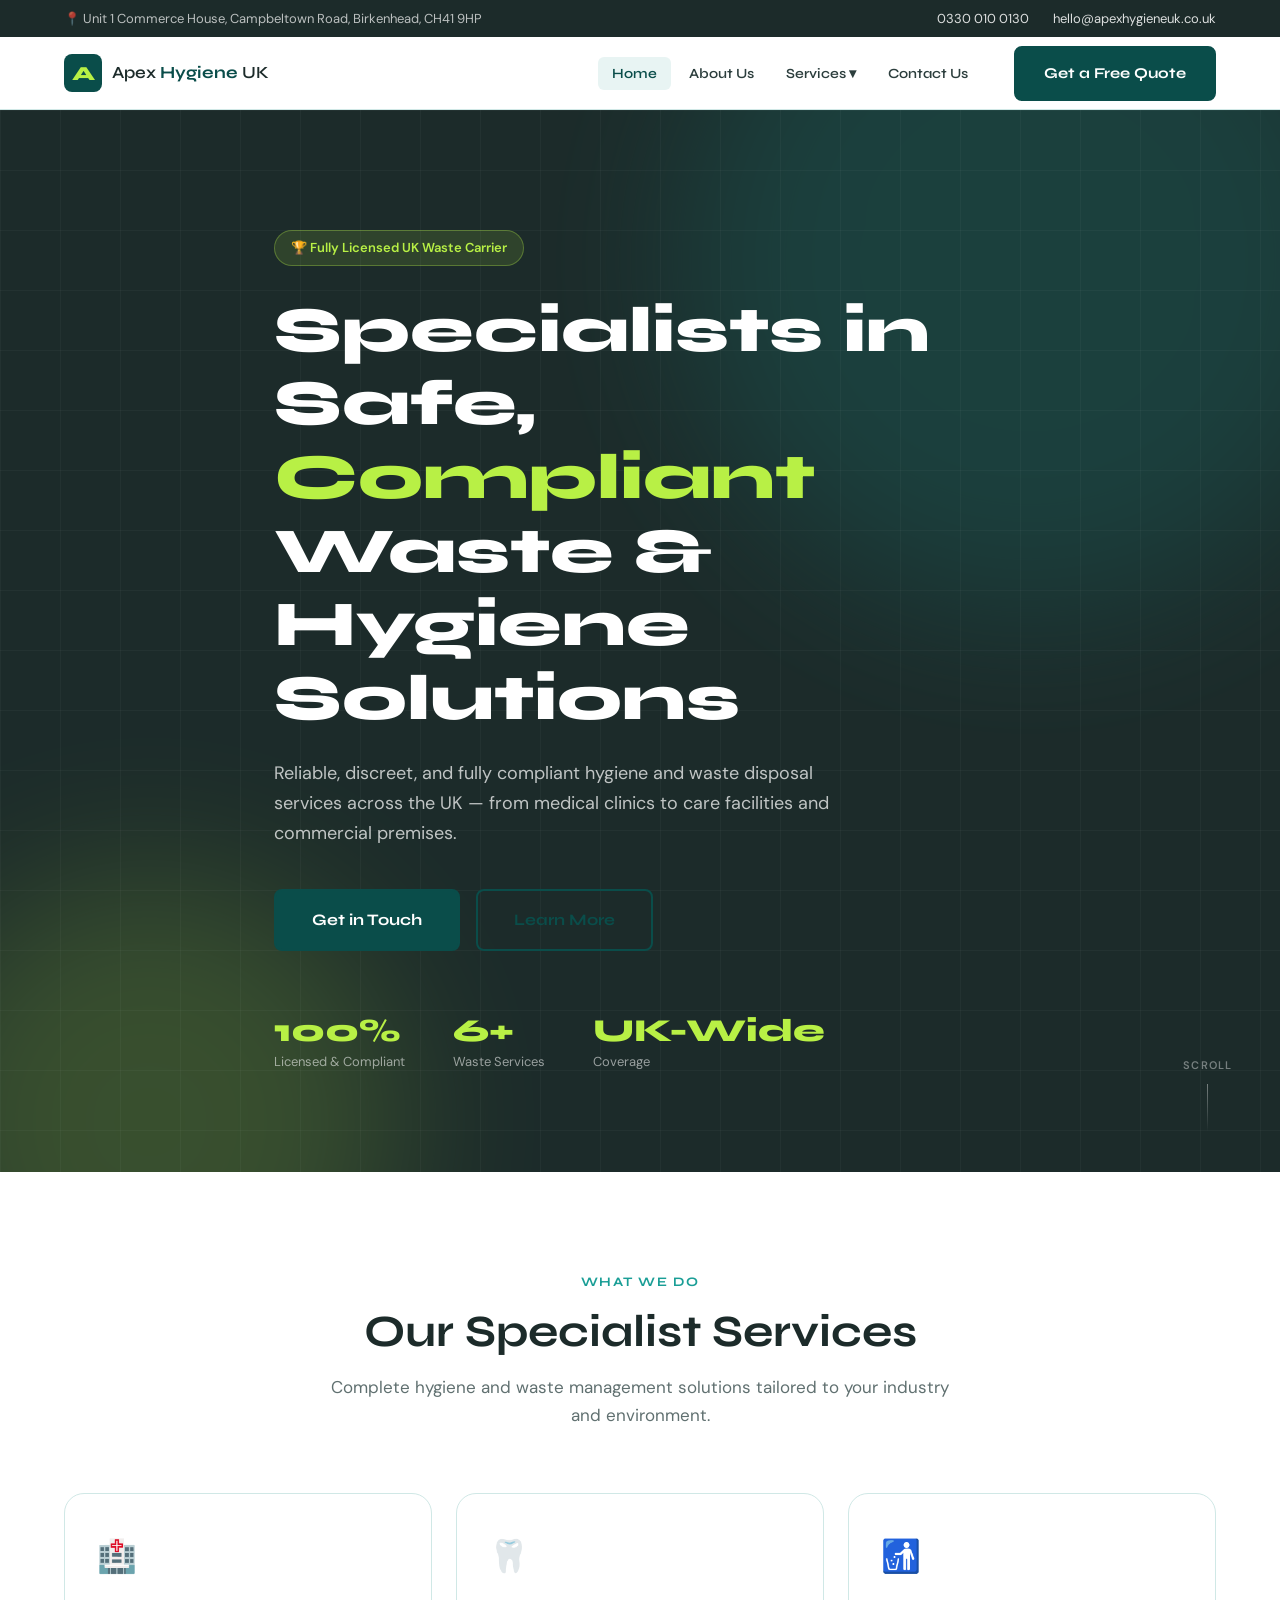
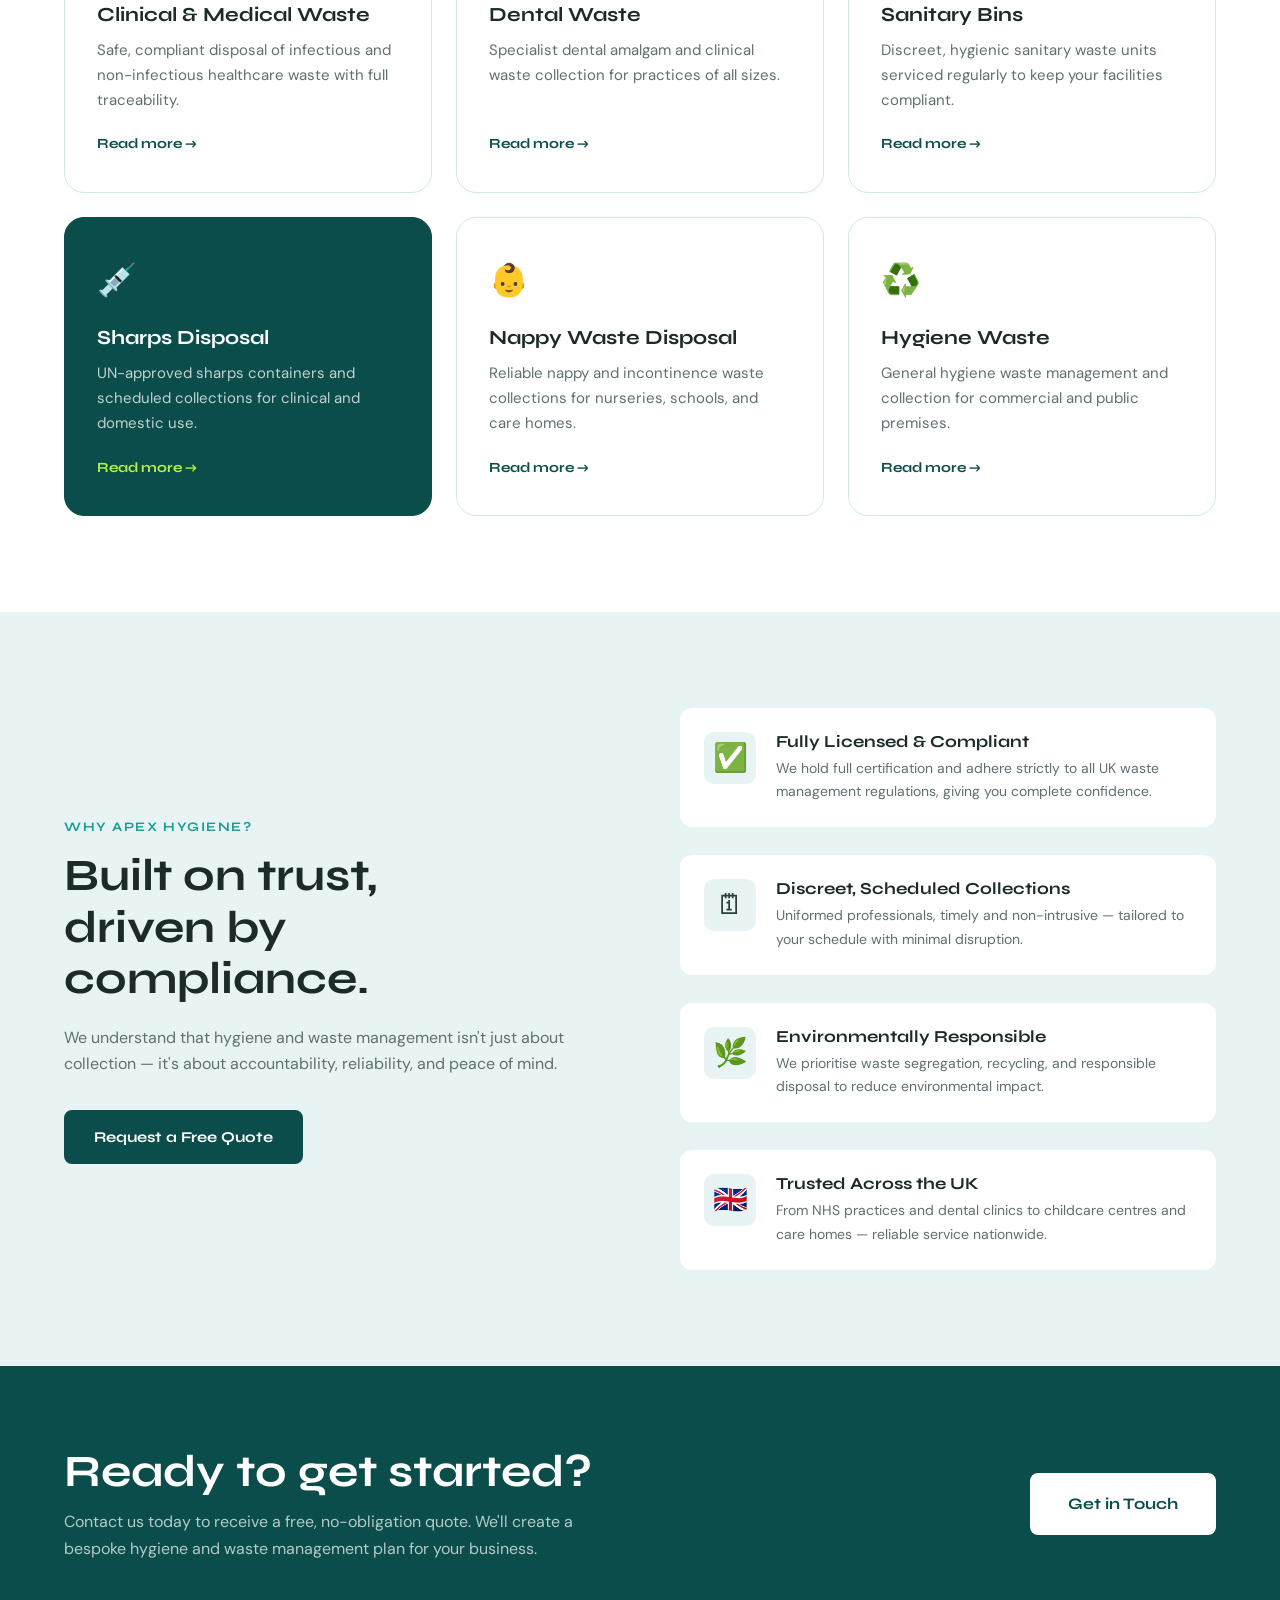
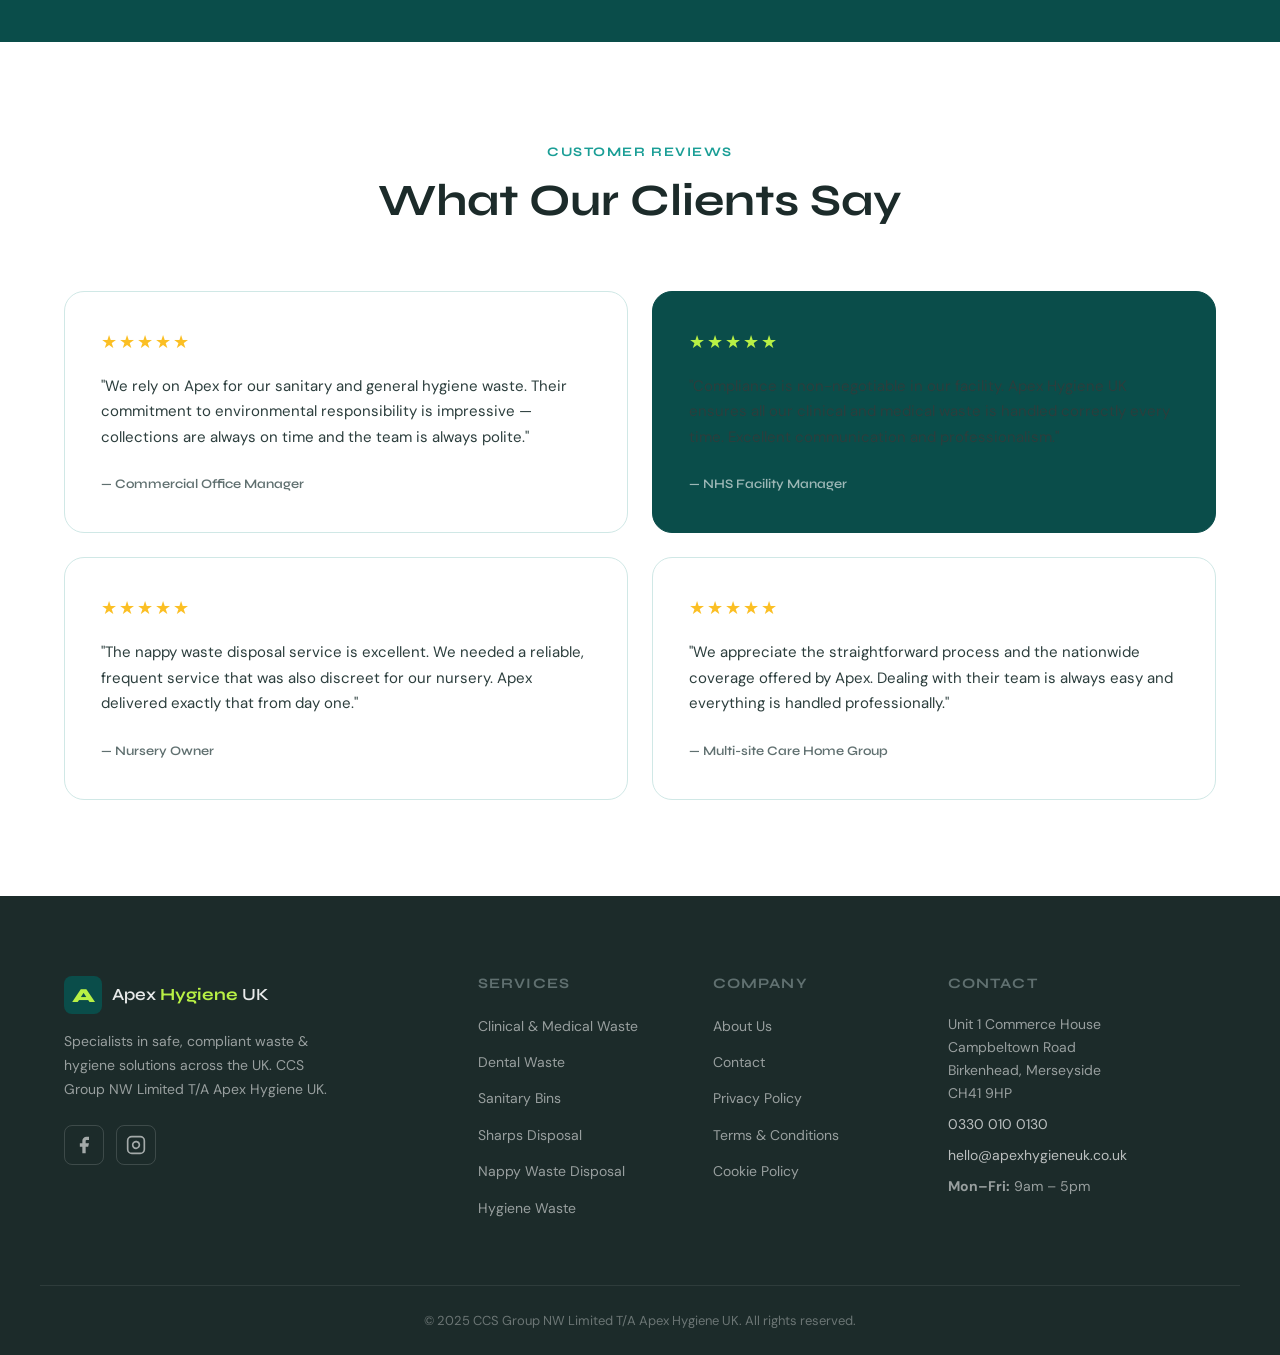
==== index.html @ f3678c31 "Initial commit: Apex Hygiene UK website Static HTML/CSS/JS website with homepage, 6 service pages, a" ====
<!DOCTYPE html>
<html lang="en">
<head>
  <meta charset="UTF-8" />
  <meta name="viewport" content="width=device-width, initial-scale=1.0" />
  <title>Apex Hygiene UK – Safe, Compliant Waste & Hygiene Solutions</title>
  <meta name="description" content="Reliable, discreet, and fully compliant hygiene and waste disposal services across the UK. Clinical, dental, sharps, sanitary and more." />
  <link rel="preconnect" href="https://fonts.googleapis.com" />
  <link rel="preconnect" href="https://fonts.gstatic.com" crossorigin />
  <link href="https://fonts.googleapis.com/css2?family=Syne:wght@400;600;700;800&family=DM+Sans:wght@300;400;500&display=swap" rel="stylesheet" />
  <link rel="stylesheet" href="css/style.css" />
</head>
<body>

  <!-- TOP BAR -->
  <div class="topbar">
    <div class="container topbar__inner">
      <span>📍 Unit 1 Commerce House, Campbeltown Road, Birkenhead, CH41 9HP</span>
      <span class="topbar__right">
        <a href="tel:03300100130">0330 010 0130</a>
        <a href="mailto:hello@apexhygieneuk.co.uk">hello@apexhygieneuk.co.uk</a>
      </span>
    </div>
  </div>

  <!-- HEADER / NAV -->
  <header class="header" id="header">
    <div class="container header__inner">
      <a href="index.html" class="logo">
        <span class="logo__mark">A</span>
        <span class="logo__text">Apex <strong>Hygiene</strong> UK</span>
      </a>
      <nav class="nav" id="nav">
        <ul class="nav__list">
          <li><a href="index.html" class="nav__link active">Home</a></li>
          <li><a href="pages/about.html" class="nav__link">About Us</a></li>
          <li class="nav__dropdown">
            <button class="nav__link nav__drop-btn">Services <span>▾</span></button>
            <ul class="dropdown">
              <li><a href="pages/clinical-medical-waste.html">Clinical &amp; Medical Waste</a></li>
              <li><a href="pages/dental-waste.html">Dental Waste</a></li>
              <li><a href="pages/sanitary-bins.html">Sanitary Bins</a></li>
              <li><a href="pages/sharps-disposal.html">Sharps Disposal</a></li>
              <li><a href="pages/nappy-waste.html">Nappy Waste Disposal</a></li>
              <li><a href="pages/hygiene-waste.html">Hygiene Waste</a></li>
            </ul>
          </li>
          <li><a href="pages/contact.html" class="nav__link">Contact Us</a></li>
        </ul>
      </nav>
      <a href="pages/contact.html" class="btn btn--primary">Get a Free Quote</a>
      <button class="hamburger" id="hamburger" aria-label="Open menu">
        <span></span><span></span><span></span>
      </button>
    </div>
  </header>

  <!-- HERO -->
  <section class="hero">
    <div class="hero__bg">
      <div class="hero__shape hero__shape--1"></div>
      <div class="hero__shape hero__shape--2"></div>
      <div class="hero__grid"></div>
    </div>
    <div class="container hero__inner">
      <div class="hero__badge">🏆 Fully Licensed UK Waste Carrier</div>
      <h1 class="hero__title">
        Specialists in Safe,<br />
        <em>Compliant</em> Waste &amp;<br />
        Hygiene Solutions
      </h1>
      <p class="hero__sub">
        Reliable, discreet, and fully compliant hygiene and waste disposal services
        across the UK — from medical clinics to care facilities and commercial premises.
      </p>
      <div class="hero__ctas">
        <a href="pages/contact.html" class="btn btn--primary btn--lg">Get in Touch</a>
        <a href="pages/about.html" class="btn btn--ghost btn--lg">Learn More</a>
      </div>
      <div class="hero__stats">
        <div class="stat"><strong>100%</strong><span>Licensed &amp; Compliant</span></div>
        <div class="stat"><strong>6+</strong><span>Waste Services</span></div>
        <div class="stat"><strong>UK-Wide</strong><span>Coverage</span></div>
      </div>
    </div>
    <div class="hero__scroll">
      <span>Scroll</span>
      <div class="hero__scroll-line"></div>
    </div>
  </section>

  <!-- SERVICES GRID -->
  <section class="section services" id="services">
    <div class="container">
      <div class="section__header">
        <span class="eyebrow">What We Do</span>
        <h2>Our Specialist Services</h2>
        <p>Complete hygiene and waste management solutions tailored to your industry and environment.</p>
      </div>
      <div class="services__grid">
        <a href="pages/clinical-medical-waste.html" class="service-card">
          <div class="service-card__icon">🏥</div>
          <h3>Clinical &amp; Medical Waste</h3>
          <p>Safe, compliant disposal of infectious and non-infectious healthcare waste with full traceability.</p>
          <span class="service-card__link">Read more →</span>
        </a>
        <a href="pages/dental-waste.html" class="service-card">
          <div class="service-card__icon">🦷</div>
          <h3>Dental Waste</h3>
          <p>Specialist dental amalgam and clinical waste collection for practices of all sizes.</p>
          <span class="service-card__link">Read more →</span>
        </a>
        <a href="pages/sanitary-bins.html" class="service-card">
          <div class="service-card__icon">🚮</div>
          <h3>Sanitary Bins</h3>
          <p>Discreet, hygienic sanitary waste units serviced regularly to keep your facilities compliant.</p>
          <span class="service-card__link">Read more →</span>
        </a>
        <a href="pages/sharps-disposal.html" class="service-card service-card--accent">
          <div class="service-card__icon">💉</div>
          <h3>Sharps Disposal</h3>
          <p>UN-approved sharps containers and scheduled collections for clinical and domestic use.</p>
          <span class="service-card__link">Read more →</span>
        </a>
        <a href="pages/nappy-waste.html" class="service-card">
          <div class="service-card__icon">👶</div>
          <h3>Nappy Waste Disposal</h3>
          <p>Reliable nappy and incontinence waste collections for nurseries, schools, and care homes.</p>
          <span class="service-card__link">Read more →</span>
        </a>
        <a href="pages/hygiene-waste.html" class="service-card">
          <div class="service-card__icon">♻️</div>
          <h3>Hygiene Waste</h3>
          <p>General hygiene waste management and collection for commercial and public premises.</p>
          <span class="service-card__link">Read more →</span>
        </a>
      </div>
    </div>
  </section>

  <!-- WHY CHOOSE -->
  <section class="section why-us">
    <div class="container why-us__inner">
      <div class="why-us__text">
        <span class="eyebrow">Why Apex Hygiene?</span>
        <h2>Built on trust,<br />driven by compliance.</h2>
        <p>We understand that hygiene and waste management isn't just about collection — it's about accountability, reliability, and peace of mind.</p>
        <a href="pages/contact.html" class="btn btn--primary">Request a Free Quote</a>
      </div>
      <div class="why-us__features">
        <div class="feature">
          <div class="feature__icon">✅</div>
          <div>
            <h4>Fully Licensed &amp; Compliant</h4>
            <p>We hold full certification and adhere strictly to all UK waste management regulations, giving you complete confidence.</p>
          </div>
        </div>
        <div class="feature">
          <div class="feature__icon">🗓</div>
          <div>
            <h4>Discreet, Scheduled Collections</h4>
            <p>Uniformed professionals, timely and non-intrusive — tailored to your schedule with minimal disruption.</p>
          </div>
        </div>
        <div class="feature">
          <div class="feature__icon">🌿</div>
          <div>
            <h4>Environmentally Responsible</h4>
            <p>We prioritise waste segregation, recycling, and responsible disposal to reduce environmental impact.</p>
          </div>
        </div>
        <div class="feature">
          <div class="feature__icon">🇬🇧</div>
          <div>
            <h4>Trusted Across the UK</h4>
            <p>From NHS practices and dental clinics to childcare centres and care homes — reliable service nationwide.</p>
          </div>
        </div>
      </div>
    </div>
  </section>

  <!-- CTA BANNER -->
  <section class="cta-banner">
    <div class="container cta-banner__inner">
      <div>
        <h2>Ready to get started?</h2>
        <p>Contact us today to receive a free, no-obligation quote. We'll create a bespoke hygiene and waste management plan for your business.</p>
      </div>
      <a href="pages/contact.html" class="btn btn--white btn--lg">Get in Touch</a>
    </div>
  </section>

  <!-- TESTIMONIALS -->
  <section class="section testimonials">
    <div class="container">
      <div class="section__header">
        <span class="eyebrow">Customer Reviews</span>
        <h2>What Our Clients Say</h2>
      </div>
      <div class="testimonials__grid">
        <div class="testimonial">
          <div class="testimonial__stars">★★★★★</div>
          <p>"We rely on Apex for our sanitary and general hygiene waste. Their commitment to environmental responsibility is impressive — collections are always on time and the team is always polite."</p>
          <span class="testimonial__author">— Commercial Office Manager</span>
        </div>
        <div class="testimonial testimonial--featured">
          <div class="testimonial__stars">★★★★★</div>
          <p>"Compliance is non-negotiable in our facility. Apex Hygiene UK ensures all our clinical and medical waste is handled correctly every time. Excellent communication and professionalism."</p>
          <span class="testimonial__author">— NHS Facility Manager</span>
        </div>
        <div class="testimonial">
          <div class="testimonial__stars">★★★★★</div>
          <p>"The nappy waste disposal service is excellent. We needed a reliable, frequent service that was also discreet for our nursery. Apex delivered exactly that from day one."</p>
          <span class="testimonial__author">— Nursery Owner</span>
        </div>
        <div class="testimonial">
          <div class="testimonial__stars">★★★★★</div>
          <p>"We appreciate the straightforward process and the nationwide coverage offered by Apex. Dealing with their team is always easy and everything is handled professionally."</p>
          <span class="testimonial__author">— Multi-site Care Home Group</span>
        </div>
      </div>
    </div>
  </section>

  <!-- FOOTER -->
  <footer class="footer">
    <div class="container footer__inner">
      <div class="footer__brand">
        <a href="index.html" class="logo logo--light">
          <span class="logo__mark">A</span>
          <span class="logo__text">Apex <strong>Hygiene</strong> UK</span>
        </a>
        <p>Specialists in safe, compliant waste &amp; hygiene solutions across the UK. CCS Group NW Limited T/A Apex Hygiene UK.</p>
        <div class="footer__social">
          <a href="https://facebook.com/" target="_blank" rel="noopener" aria-label="Facebook">
            <svg width="20" height="20" viewBox="0 0 24 24" fill="currentColor"><path d="M18 2h-3a5 5 0 00-5 5v3H7v4h3v8h4v-8h3l1-4h-4V7a1 1 0 011-1h3z"/></svg>
          </a>
          <a href="https://instagram.com/" target="_blank" rel="noopener" aria-label="Instagram">
            <svg width="20" height="20" viewBox="0 0 24 24" fill="none" stroke="currentColor" stroke-width="2"><rect x="2" y="2" width="20" height="20" rx="5" ry="5"/><path d="M16 11.37A4 4 0 1112.63 8 4 4 0 0116 11.37z"/><line x1="17.5" y1="6.5" x2="17.51" y2="6.5"/></svg>
          </a>
        </div>
      </div>
      <div class="footer__col">
        <h5>Services</h5>
        <ul>
          <li><a href="pages/clinical-medical-waste.html">Clinical &amp; Medical Waste</a></li>
          <li><a href="pages/dental-waste.html">Dental Waste</a></li>
          <li><a href="pages/sanitary-bins.html">Sanitary Bins</a></li>
          <li><a href="pages/sharps-disposal.html">Sharps Disposal</a></li>
          <li><a href="pages/nappy-waste.html">Nappy Waste Disposal</a></li>
          <li><a href="pages/hygiene-waste.html">Hygiene Waste</a></li>
        </ul>
      </div>
      <div class="footer__col">
        <h5>Company</h5>
        <ul>
          <li><a href="pages/about.html">About Us</a></li>
          <li><a href="pages/contact.html">Contact</a></li>
          <li><a href="pages/privacy-policy.html">Privacy Policy</a></li>
          <li><a href="pages/terms.html">Terms &amp; Conditions</a></li>
          <li><a href="pages/cookie-policy.html">Cookie Policy</a></li>
        </ul>
      </div>
      <div class="footer__col">
        <h5>Contact</h5>
        <address>
          <p>Unit 1 Commerce House<br />Campbeltown Road<br />Birkenhead, Merseyside<br />CH41 9HP</p>
          <p><a href="tel:03300100130">0330 010 0130</a></p>
          <p><a href="mailto:hello@apexhygieneuk.co.uk">hello@apexhygieneuk.co.uk</a></p>
          <p><strong>Mon–Fri:</strong> 9am – 5pm</p>
        </address>
      </div>
    </div>
    <div class="footer__bottom">
      <div class="container">
        <p>© 2025 CCS Group NW Limited T/A Apex Hygiene UK. All rights reserved.</p>
      </div>
    </div>
  </footer>

  <script src="js/main.js"></script>
</body>
</html>
---- css/style.css ----
/* ============================================
   APEX HYGIENE UK — Main Stylesheet
   Aesthetic: Clean authority meets environmental trust
   Fonts: Syne (headings) + DM Sans (body)
   Palette: Deep teal / slate / white / lime accent
============================================ */

:root {
  --teal:       #0a4d4a;
  --teal-mid:   #0d6b66;
  --teal-light: #1a9e96;
  --lime:       #b8f045;
  --slate:      #1c2b2a;
  --mist:       #e8f4f3;
  --white:      #ffffff;
  --text:       #2c3e3d;
  --text-muted: #607070;
  --border:     #d0e8e6;

  --font-display: 'Syne', sans-serif;
  --font-body:    'DM Sans', sans-serif;

  --radius:   12px;
  --radius-lg: 20px;
  --shadow:   0 4px 24px rgba(10,77,74,0.10);
  --shadow-lg: 0 16px 56px rgba(10,77,74,0.16);

  --max-w: 1200px;
  --transition: 0.22s ease;
}

/* RESET */
*, *::before, *::after { box-sizing: border-box; margin: 0; padding: 0; }
html { scroll-behavior: smooth; }
body {
  font-family: var(--font-body);
  font-size: 16px;
  line-height: 1.65;
  color: var(--text);
  background: var(--white);
  -webkit-font-smoothing: antialiased;
}
img { display: block; max-width: 100%; }
a { color: inherit; text-decoration: none; }
address { font-style: normal; }
ul { list-style: none; }

/* UTILS */
.container {
  width: 100%;
  max-width: var(--max-w);
  margin: 0 auto;
  padding: 0 24px;
}
.section { padding: 96px 0; }
.eyebrow {
  display: inline-block;
  font-family: var(--font-display);
  font-size: 13px;
  font-weight: 700;
  letter-spacing: 0.12em;
  text-transform: uppercase;
  color: var(--teal-light);
  margin-bottom: 12px;
}
.section__header {
  text-align: center;
  max-width: 640px;
  margin: 0 auto 64px;
}
.section__header h2 { margin-bottom: 16px; }
.section__header p { color: var(--text-muted); font-size: 17px; }

/* TYPOGRAPHY */
h1, h2, h3, h4, h5 {
  font-family: var(--font-display);
  line-height: 1.15;
  color: var(--slate);
}
h1 { font-size: clamp(2.4rem, 5vw, 4rem); font-weight: 800; }
h2 { font-size: clamp(1.8rem, 3.5vw, 2.8rem); font-weight: 700; }
h3 { font-size: 1.25rem; font-weight: 700; }
h4 { font-size: 1.05rem; font-weight: 700; }
h5 { font-size: 0.9rem; font-weight: 700; letter-spacing: 0.08em; text-transform: uppercase; color: var(--text-muted); margin-bottom: 20px; }
p { margin-bottom: 1em; }
p:last-child { margin-bottom: 0; }

/* BUTTONS */
.btn {
  display: inline-flex;
  align-items: center;
  gap: 8px;
  font-family: var(--font-display);
  font-size: 15px;
  font-weight: 700;
  padding: 13px 28px;
  border-radius: 8px;
  border: 2px solid transparent;
  cursor: pointer;
  transition: all var(--transition);
  text-decoration: none;
  white-space: nowrap;
}
.btn--primary {
  background: var(--teal);
  color: var(--white);
  border-color: var(--teal);
}
.btn--primary:hover {
  background: var(--teal-mid);
  border-color: var(--teal-mid);
  transform: translateY(-1px);
  box-shadow: 0 8px 24px rgba(10,77,74,0.25);
}
.btn--ghost {
  background: transparent;
  color: var(--teal);
  border-color: var(--teal);
}
.btn--ghost:hover {
  background: var(--teal);
  color: var(--white);
  transform: translateY(-1px);
}
.btn--white {
  background: var(--white);
  color: var(--teal);
  border-color: var(--white);
}
.btn--white:hover {
  background: var(--lime);
  border-color: var(--lime);
  transform: translateY(-1px);
}
.btn--lg { padding: 16px 36px; font-size: 16px; }

/* ============================================
   TOP BAR
============================================ */
.topbar {
  background: var(--slate);
  color: rgba(255,255,255,0.7);
  font-size: 13px;
  padding: 8px 0;
}
.topbar__inner {
  display: flex;
  justify-content: space-between;
  align-items: center;
  flex-wrap: wrap;
  gap: 8px;
}
.topbar__right { display: flex; gap: 24px; }
.topbar a { color: rgba(255,255,255,0.85); }
.topbar a:hover { color: var(--lime); }

/* ============================================
   HEADER / NAV
============================================ */
.header {
  position: sticky;
  top: 0;
  z-index: 100;
  background: var(--white);
  border-bottom: 1px solid var(--border);
  transition: box-shadow var(--transition);
}
.header.scrolled { box-shadow: var(--shadow); }
.header__inner {
  display: flex;
  align-items: center;
  gap: 32px;
  height: 72px;
}

/* Logo */
.logo {
  display: flex;
  align-items: center;
  gap: 10px;
  text-decoration: none;
  flex-shrink: 0;
}
.logo__mark {
  width: 38px; height: 38px;
  background: var(--teal);
  color: var(--lime);
  font-family: var(--font-display);
  font-size: 20px;
  font-weight: 800;
  display: flex;
  align-items: center;
  justify-content: center;
  border-radius: 8px;
}
.logo__text {
  font-family: var(--font-display);
  font-size: 17px;
  font-weight: 600;
  color: var(--slate);
}
.logo__text strong { color: var(--teal); }
.logo--light .logo__text { color: rgba(255,255,255,0.9); }
.logo--light .logo__text strong { color: var(--lime); }

/* Nav */
.nav { margin-left: auto; }
.nav__list {
  display: flex;
  align-items: center;
  gap: 4px;
}
.nav__link {
  font-family: var(--font-display);
  font-size: 14px;
  font-weight: 600;
  color: var(--text);
  padding: 8px 14px;
  border-radius: 6px;
  transition: all var(--transition);
  background: none;
  border: none;
  cursor: pointer;
}
.nav__link:hover, .nav__link.active {
  color: var(--teal);
  background: var(--mist);
}

/* Dropdown */
.nav__dropdown { position: relative; }
.dropdown {
  position: absolute;
  top: calc(100% + 8px);
  left: 0;
  min-width: 220px;
  background: var(--white);
  border: 1px solid var(--border);
  border-radius: var(--radius);
  box-shadow: var(--shadow-lg);
  padding: 8px;
  opacity: 0;
  visibility: hidden;
  transform: translateY(-8px);
  transition: all var(--transition);
  z-index: 200;
}
.nav__dropdown:hover .dropdown,
.nav__dropdown:focus-within .dropdown {
  opacity: 1;
  visibility: visible;
  transform: translateY(0);
}
.dropdown li a {
  display: block;
  padding: 10px 14px;
  font-size: 14px;
  font-weight: 500;
  color: var(--text);
  border-radius: 6px;
  transition: all var(--transition);
}
.dropdown li a:hover {
  background: var(--mist);
  color: var(--teal);
}

.hamburger {
  display: none;
  flex-direction: column;
  gap: 5px;
  background: none;
  border: none;
  cursor: pointer;
  padding: 4px;
  margin-left: auto;
}
.hamburger span {
  display: block;
  width: 24px;
  height: 2px;
  background: var(--slate);
  border-radius: 2px;
  transition: all var(--transition);
}

/* ============================================
   HERO
============================================ */
.hero {
  position: relative;
  min-height: 90vh;
  display: flex;
  align-items: center;
  overflow: hidden;
  background: var(--slate);
  color: var(--white);
}
.hero__bg {
  position: absolute;
  inset: 0;
  overflow: hidden;
}
.hero__shape {
  position: absolute;
  border-radius: 50%;
  filter: blur(80px);
  opacity: 0.18;
}
.hero__shape--1 {
  width: 700px; height: 700px;
  background: var(--teal-light);
  top: -200px; right: -100px;
}
.hero__shape--2 {
  width: 500px; height: 500px;
  background: var(--lime);
  bottom: -200px; left: -100px;
}
.hero__grid {
  position: absolute;
  inset: 0;
  background-image:
    linear-gradient(rgba(255,255,255,0.03) 1px, transparent 1px),
    linear-gradient(90deg, rgba(255,255,255,0.03) 1px, transparent 1px);
  background-size: 60px 60px;
}
.hero__inner {
  position: relative;
  z-index: 2;
  padding: 120px 24px 100px;
  max-width: 780px;
}
.hero__badge {
  display: inline-flex;
  align-items: center;
  gap: 8px;
  background: rgba(184,240,69,0.12);
  border: 1px solid rgba(184,240,69,0.3);
  color: var(--lime);
  font-size: 13px;
  font-weight: 600;
  padding: 6px 16px;
  border-radius: 100px;
  margin-bottom: 28px;
  animation: fadeUp 0.6s ease both;
}
.hero__title {
  color: var(--white);
  margin-bottom: 24px;
  animation: fadeUp 0.6s 0.1s ease both;
}
.hero__title em {
  font-style: normal;
  color: var(--lime);
}
.hero__sub {
  font-size: 18px;
  color: rgba(255,255,255,0.72);
  max-width: 560px;
  margin-bottom: 40px;
  animation: fadeUp 0.6s 0.2s ease both;
}
.hero__ctas {
  display: flex;
  gap: 16px;
  flex-wrap: wrap;
  margin-bottom: 64px;
  animation: fadeUp 0.6s 0.3s ease both;
}
.hero__stats {
  display: flex;
  gap: 48px;
  flex-wrap: wrap;
  animation: fadeUp 0.6s 0.4s ease both;
}
.stat {
  display: flex;
  flex-direction: column;
}
.stat strong {
  font-family: var(--font-display);
  font-size: 2rem;
  font-weight: 800;
  color: var(--lime);
  line-height: 1;
}
.stat span {
  font-size: 13px;
  color: rgba(255,255,255,0.55);
  margin-top: 4px;
}
.hero__scroll {
  position: absolute;
  bottom: 40px;
  right: 48px;
  display: flex;
  flex-direction: column;
  align-items: center;
  gap: 10px;
  color: rgba(255,255,255,0.4);
  font-size: 11px;
  font-weight: 600;
  letter-spacing: 0.1em;
  text-transform: uppercase;
  z-index: 2;
}
.hero__scroll-line {
  width: 1px;
  height: 48px;
  background: linear-gradient(to bottom, rgba(255,255,255,0.4), transparent);
  animation: scrollLine 1.8s ease-in-out infinite;
}
@keyframes scrollLine {
  0%, 100% { transform: scaleY(1); opacity: 0.4; }
  50% { transform: scaleY(1.3); opacity: 0.9; }
}

/* ============================================
   SERVICES
============================================ */
.services { background: var(--white); }
.services__grid {
  display: grid;
  grid-template-columns: repeat(3, 1fr);
  gap: 24px;
}
.service-card {
  display: flex;
  flex-direction: column;
  padding: 36px 32px;
  border: 1px solid var(--border);
  border-radius: var(--radius-lg);
  background: var(--white);
  transition: all var(--transition);
  text-decoration: none;
  color: var(--text);
  position: relative;
  overflow: hidden;
}
.service-card::before {
  content: '';
  position: absolute;
  bottom: 0; left: 0; right: 0;
  height: 3px;
  background: var(--teal-light);
  transform: scaleX(0);
  transition: transform var(--transition);
  transform-origin: left;
}
.service-card:hover {
  box-shadow: var(--shadow-lg);
  transform: translateY(-4px);
  border-color: var(--teal-light);
}
.service-card:hover::before { transform: scaleX(1); }
.service-card--accent {
  background: var(--teal);
  border-color: var(--teal);
  color: var(--white);
}
.service-card--accent h3 { color: var(--white); }
.service-card--accent p { color: rgba(255,255,255,0.75); }
.service-card--accent .service-card__link { color: var(--lime); }
.service-card--accent::before { background: var(--lime); }
.service-card__icon {
  font-size: 32px;
  margin-bottom: 20px;
}
.service-card h3 { margin-bottom: 12px; }
.service-card p { font-size: 15px; color: var(--text-muted); flex: 1; margin-bottom: 20px; }
.service-card--accent p { color: rgba(255,255,255,0.75); }
.service-card__link {
  font-family: var(--font-display);
  font-size: 14px;
  font-weight: 700;
  color: var(--teal);
  transition: gap var(--transition);
}

/* ============================================
   WHY CHOOSE
============================================ */
.why-us { background: var(--mist); }
.why-us__inner {
  display: grid;
  grid-template-columns: 1fr 1fr;
  gap: 80px;
  align-items: center;
}
.why-us__text h2 { margin-bottom: 20px; }
.why-us__text p { color: var(--text-muted); margin-bottom: 32px; }
.why-us__features { display: flex; flex-direction: column; gap: 28px; }
.feature {
  display: flex;
  gap: 20px;
  align-items: flex-start;
  padding: 24px;
  background: var(--white);
  border-radius: var(--radius);
  transition: all var(--transition);
}
.feature:hover {
  box-shadow: var(--shadow);
  transform: translateX(4px);
}
.feature__icon {
  font-size: 28px;
  flex-shrink: 0;
  width: 52px; height: 52px;
  display: flex; align-items: center; justify-content: center;
  background: var(--mist);
  border-radius: 10px;
}
.feature h4 { margin-bottom: 6px; }
.feature p { font-size: 14px; color: var(--text-muted); margin: 0; }

/* ============================================
   CTA BANNER
============================================ */
.cta-banner {
  background: var(--teal);
  padding: 80px 0;
}
.cta-banner__inner {
  display: flex;
  align-items: center;
  justify-content: space-between;
  gap: 40px;
  flex-wrap: wrap;
}
.cta-banner h2 { color: var(--white); margin-bottom: 12px; }
.cta-banner p { color: rgba(255,255,255,0.7); max-width: 520px; font-size: 16px; }

/* ============================================
   TESTIMONIALS
============================================ */
.testimonials { background: var(--white); }
.testimonials__grid {
  display: grid;
  grid-template-columns: repeat(2, 1fr);
  gap: 24px;
}
.testimonial {
  padding: 36px;
  border: 1px solid var(--border);
  border-radius: var(--radius-lg);
  background: var(--white);
  transition: all var(--transition);
}
.testimonial:hover {
  box-shadow: var(--shadow);
  border-color: var(--teal-light);
}
.testimonial--featured {
  background: var(--teal);
  border-color: var(--teal);
  color: var(--white);
}
.testimonial--featured p { color: rgba(255,255,255,0.85); }
.testimonial__stars {
  color: #fbbf24;
  font-size: 18px;
  margin-bottom: 16px;
  letter-spacing: 2px;
}
.testimonial--featured .testimonial__stars { color: var(--lime); }
.testimonial p {
  font-size: 15px;
  line-height: 1.7;
  color: var(--text);
  margin-bottom: 20px;
}
.testimonial__author {
  font-size: 13px;
  font-weight: 600;
  font-family: var(--font-display);
  color: var(--text-muted);
}
.testimonial--featured .testimonial__author { color: rgba(255,255,255,0.6); }

/* ============================================
   FOOTER
============================================ */
.footer {
  background: var(--slate);
  color: rgba(255,255,255,0.7);
  padding: 80px 0 0;
}
.footer__inner {
  display: grid;
  grid-template-columns: 2fr 1fr 1fr 1.5fr;
  gap: 56px;
  padding-bottom: 64px;
  border-bottom: 1px solid rgba(255,255,255,0.08);
}
.footer__brand p {
  font-size: 14px;
  color: rgba(255,255,255,0.55);
  margin: 16px 0 24px;
  max-width: 280px;
  line-height: 1.7;
}
.footer__social {
  display: flex;
  gap: 12px;
}
.footer__social a {
  width: 40px; height: 40px;
  display: flex; align-items: center; justify-content: center;
  border: 1px solid rgba(255,255,255,0.15);
  border-radius: 8px;
  color: rgba(255,255,255,0.6);
  transition: all var(--transition);
}
.footer__social a:hover {
  background: var(--teal);
  border-color: var(--teal);
  color: var(--white);
}
.footer__col ul { display: flex; flex-direction: column; gap: 10px; }
.footer__col li a {
  font-size: 14px;
  color: rgba(255,255,255,0.55);
  transition: color var(--transition);
}
.footer__col li a:hover { color: var(--lime); }
.footer__col address p { font-size: 14px; color: rgba(255,255,255,0.55); margin-bottom: 8px; }
.footer__col address a { color: rgba(255,255,255,0.7); }
.footer__col address a:hover { color: var(--lime); }
.footer__bottom {
  padding: 24px 0;
  text-align: center;
  font-size: 13px;
  color: rgba(255,255,255,0.35);
}

/* ============================================
   PAGE HERO (inner pages)
============================================ */
.page-hero {
  background: var(--slate);
  color: var(--white);
  padding: 80px 0;
  position: relative;
  overflow: hidden;
}
.page-hero::after {
  content: '';
  position: absolute;
  top: 0; right: 0;
  width: 400px; height: 400px;
  background: var(--teal-light);
  border-radius: 50%;
  filter: blur(100px);
  opacity: 0.1;
}
.page-hero .breadcrumb {
  display: flex;
  gap: 8px;
  align-items: center;
  font-size: 13px;
  color: rgba(255,255,255,0.45);
  margin-bottom: 20px;
}
.page-hero .breadcrumb a { color: rgba(255,255,255,0.55); }
.page-hero .breadcrumb a:hover { color: var(--lime); }
.page-hero .breadcrumb span { color: rgba(255,255,255,0.25); }
.page-hero h1 { color: var(--white); }
.page-hero p { color: rgba(255,255,255,0.65); max-width: 600px; font-size: 18px; margin-top: 16px; }

/* ============================================
   SERVICE PAGE
============================================ */
.service-page { padding: 96px 0; }
.service-page__inner {
  display: grid;
  grid-template-columns: 1fr 380px;
  gap: 64px;
  align-items: start;
}
.service-content h2 { margin: 40px 0 16px; }
.service-content h2:first-child { margin-top: 0; }
.service-content p { font-size: 16px; color: var(--text-muted); margin-bottom: 20px; }
.service-content ul {
  list-style: none;
  display: flex;
  flex-direction: column;
  gap: 12px;
  margin-bottom: 32px;
}
.service-content ul li {
  display: flex;
  align-items: flex-start;
  gap: 12px;
  font-size: 15px;
  color: var(--text);
}
.service-content ul li::before {
  content: '✓';
  width: 22px; height: 22px;
  background: var(--teal);
  color: var(--white);
  border-radius: 50%;
  display: flex; align-items: center; justify-content: center;
  font-size: 12px;
  font-weight: 700;
  flex-shrink: 0;
  margin-top: 2px;
}
.service-sidebar {
  position: sticky;
  top: 100px;
}
.sidebar-card {
  background: var(--teal);
  color: var(--white);
  padding: 36px;
  border-radius: var(--radius-lg);
  margin-bottom: 24px;
}
.sidebar-card h4 { color: var(--lime); margin-bottom: 16px; font-size: 11px; letter-spacing: 0.12em; text-transform: uppercase; }
.sidebar-card p { color: rgba(255,255,255,0.75); font-size: 15px; margin-bottom: 24px; }
.sidebar-card .btn { width: 100%; justify-content: center; }
.sidebar-links {
  background: var(--mist);
  padding: 32px;
  border-radius: var(--radius-lg);
}
.sidebar-links h5 { margin-bottom: 16px; color: var(--text-muted); }
.sidebar-links ul { display: flex; flex-direction: column; gap: 8px; }
.sidebar-links li a {
  display: flex;
  align-items: center;
  gap: 10px;
  padding: 10px 14px;
  border-radius: 8px;
  font-size: 14px;
  color: var(--text);
  transition: all var(--transition);
}
.sidebar-links li a:hover {
  background: var(--white);
  color: var(--teal);
}
.sidebar-links li a.active {
  background: var(--teal);
  color: var(--white);
}

/* ============================================
   CONTACT PAGE
============================================ */
.contact-page { padding: 96px 0; }
.contact-page__inner {
  display: grid;
  grid-template-columns: 1fr 1.2fr;
  gap: 64px;
}
.contact-info h2 { margin-bottom: 16px; }
.contact-info p { color: var(--text-muted); margin-bottom: 40px; }
.contact-detail {
  display: flex;
  gap: 16px;
  align-items: flex-start;
  margin-bottom: 28px;
}
.contact-detail__icon {
  width: 48px; height: 48px;
  background: var(--mist);
  border-radius: 12px;
  display: flex; align-items: center; justify-content: center;
  font-size: 22px;
  flex-shrink: 0;
}
.contact-detail h4 { margin-bottom: 4px; font-size: 14px; }
.contact-detail p { font-size: 15px; color: var(--text-muted); margin: 0; }
.contact-detail a { color: var(--teal); }
.contact-form {
  background: var(--white);
  padding: 48px;
  border-radius: var(--radius-lg);
  box-shadow: var(--shadow-lg);
  border: 1px solid var(--border);
}
.contact-form h3 { margin-bottom: 32px; }
.form-group { margin-bottom: 20px; }
.form-group label {
  display: block;
  font-size: 13px;
  font-weight: 600;
  font-family: var(--font-display);
  color: var(--text);
  margin-bottom: 8px;
}
.form-group input,
.form-group select,
.form-group textarea {
  width: 100%;
  padding: 13px 16px;
  border: 1px solid var(--border);
  border-radius: 8px;
  font-family: var(--font-body);
  font-size: 15px;
  color: var(--text);
  background: var(--white);
  transition: border-color var(--transition);
  outline: none;
}
.form-group input:focus,
.form-group select:focus,
.form-group textarea:focus {
  border-color: var(--teal);
  box-shadow: 0 0 0 3px rgba(10,77,74,0.08);
}
.form-group textarea { resize: vertical; min-height: 120px; }
.form-row { display: grid; grid-template-columns: 1fr 1fr; gap: 16px; }

/* ============================================
   ABOUT PAGE
============================================ */
.about-section { padding: 96px 0; }
.about-grid {
  display: grid;
  grid-template-columns: 1fr 1fr;
  gap: 80px;
  align-items: center;
}
.about-visual {
  background: var(--teal);
  border-radius: var(--radius-lg);
  padding: 60px 48px;
  color: var(--white);
  position: relative;
  overflow: hidden;
}
.about-visual::before {
  content: '';
  position: absolute;
  top: -40px; right: -40px;
  width: 200px; height: 200px;
  background: var(--lime);
  opacity: 0.08;
  border-radius: 50%;
}
.about-visual__stat {
  text-align: center;
  padding: 24px;
  border-radius: var(--radius);
  background: rgba(255,255,255,0.07);
  margin-bottom: 16px;
}
.about-visual__stat strong {
  display: block;
  font-family: var(--font-display);
  font-size: 3rem;
  font-weight: 800;
  color: var(--lime);
  line-height: 1;
}
.about-visual__stat span { font-size: 14px; color: rgba(255,255,255,0.65); }
.about-stats-row {
  display: grid;
  grid-template-columns: 1fr 1fr;
  gap: 16px;
}

/* ============================================
   ANIMATIONS
============================================ */
@keyframes fadeUp {
  from { opacity: 0; transform: translateY(20px); }
  to   { opacity: 1; transform: translateY(0); }
}
.animate-in {
  opacity: 0;
  transform: translateY(24px);
  transition: opacity 0.5s ease, transform 0.5s ease;
}
.animate-in.visible {
  opacity: 1;
  transform: translateY(0);
}

/* ============================================
   RESPONSIVE
============================================ */
@media (max-width: 1024px) {
  .services__grid { grid-template-columns: repeat(2, 1fr); }
  .footer__inner { grid-template-columns: 1fr 1fr; gap: 40px; }
  .why-us__inner { grid-template-columns: 1fr; gap: 48px; }
  .service-page__inner { grid-template-columns: 1fr; }
  .service-sidebar { position: static; }
}

@media (max-width: 768px) {
  .topbar { display: none; }
  .nav { display: none; }
  .nav.open {
    display: block;
    position: fixed;
    inset: 72px 0 0 0;
    background: var(--white);
    z-index: 99;
    padding: 24px;
    overflow-y: auto;
  }
  .nav.open .nav__list {
    flex-direction: column;
    align-items: flex-start;
    gap: 4px;
  }
  .nav.open .dropdown {
    position: static;
    opacity: 1;
    visibility: visible;
    transform: none;
    box-shadow: none;
    border: none;
    padding: 0 0 0 16px;
    margin-top: 4px;
  }
  .hamburger { display: flex; }
  .header .btn--primary { display: none; }
  .services__grid { grid-template-columns: 1fr; }
  .testimonials__grid { grid-template-columns: 1fr; }
  .footer__inner { grid-template-columns: 1fr; gap: 32px; }
  .contact-page__inner { grid-template-columns: 1fr; }
  .about-grid { grid-template-columns: 1fr; }
  .contact-form { padding: 32px 24px; }
  .form-row { grid-template-columns: 1fr; }
  .cta-banner__inner { flex-direction: column; text-align: center; }
  .hero__stats { gap: 32px; }
  .hero__scroll { display: none; }
}

@media (max-width: 480px) {
  .section { padding: 64px 0; }
  .hero__inner { padding: 80px 24px 60px; }
}
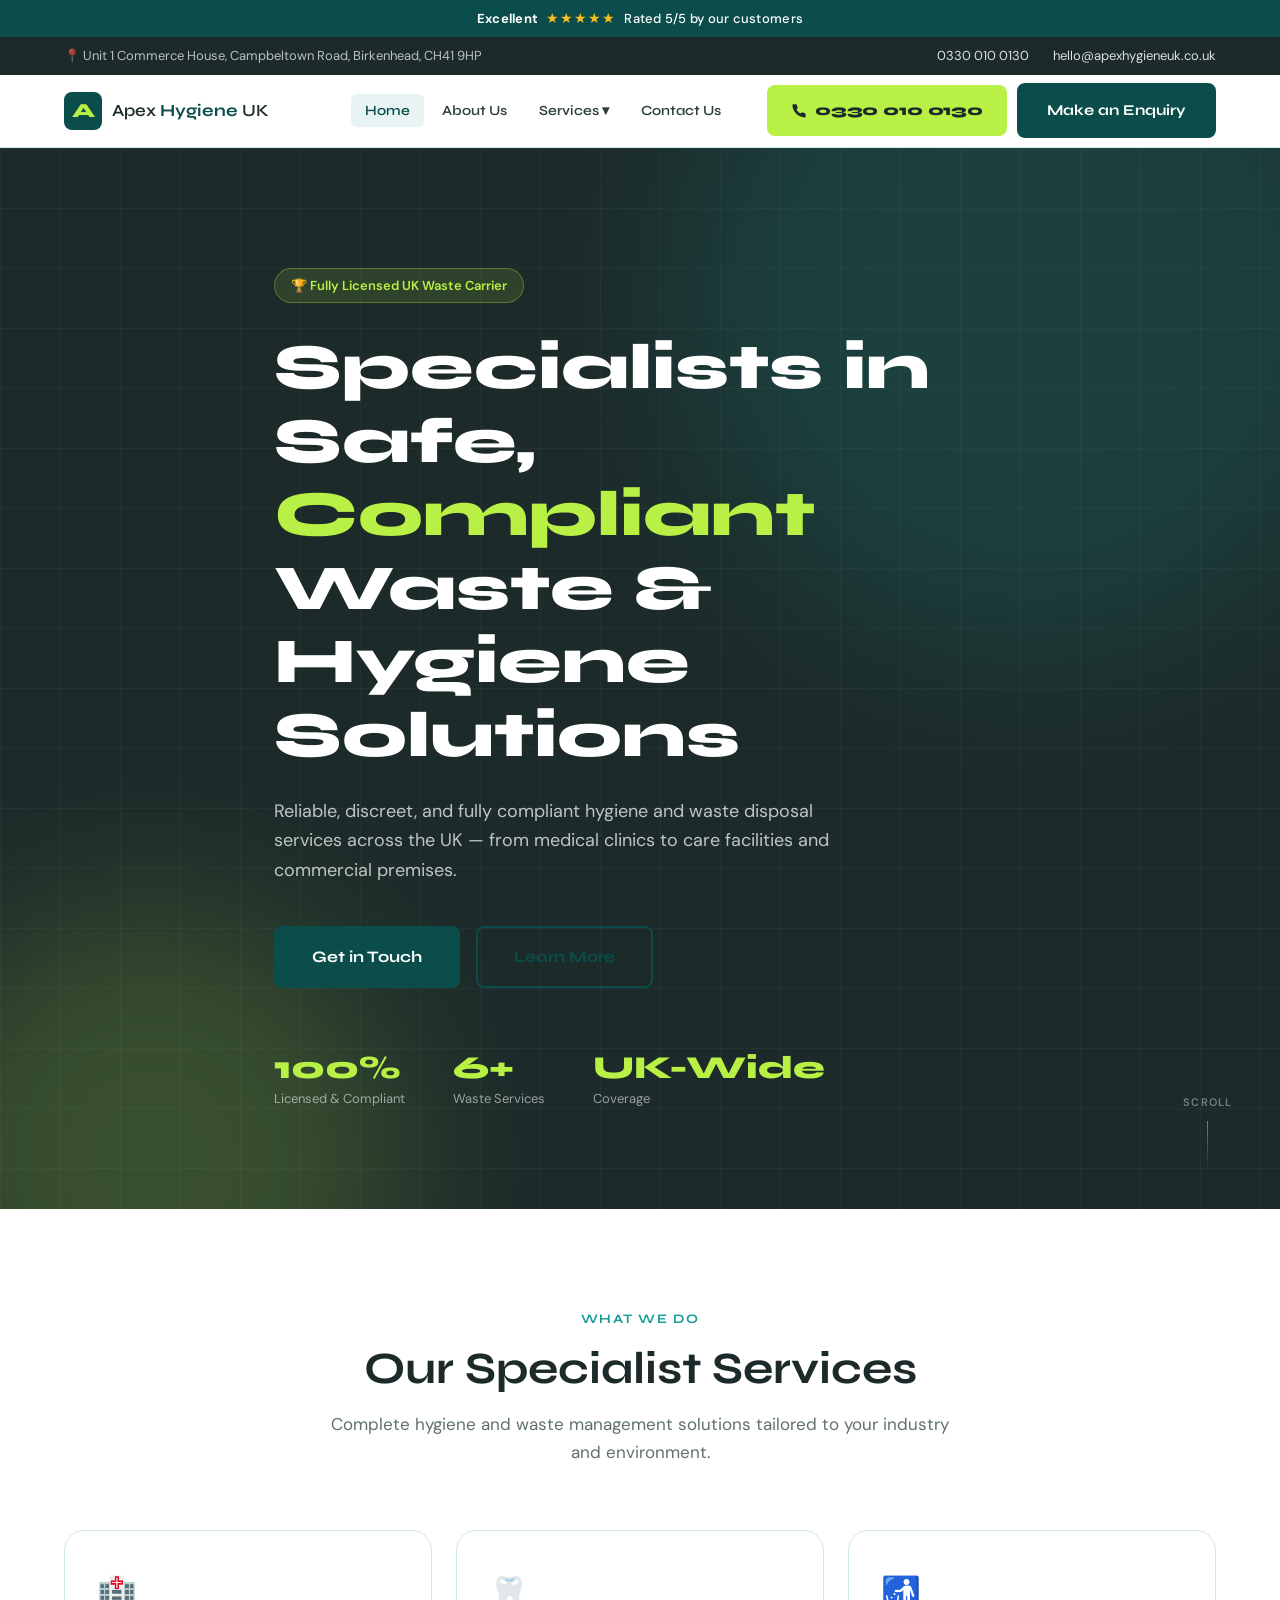
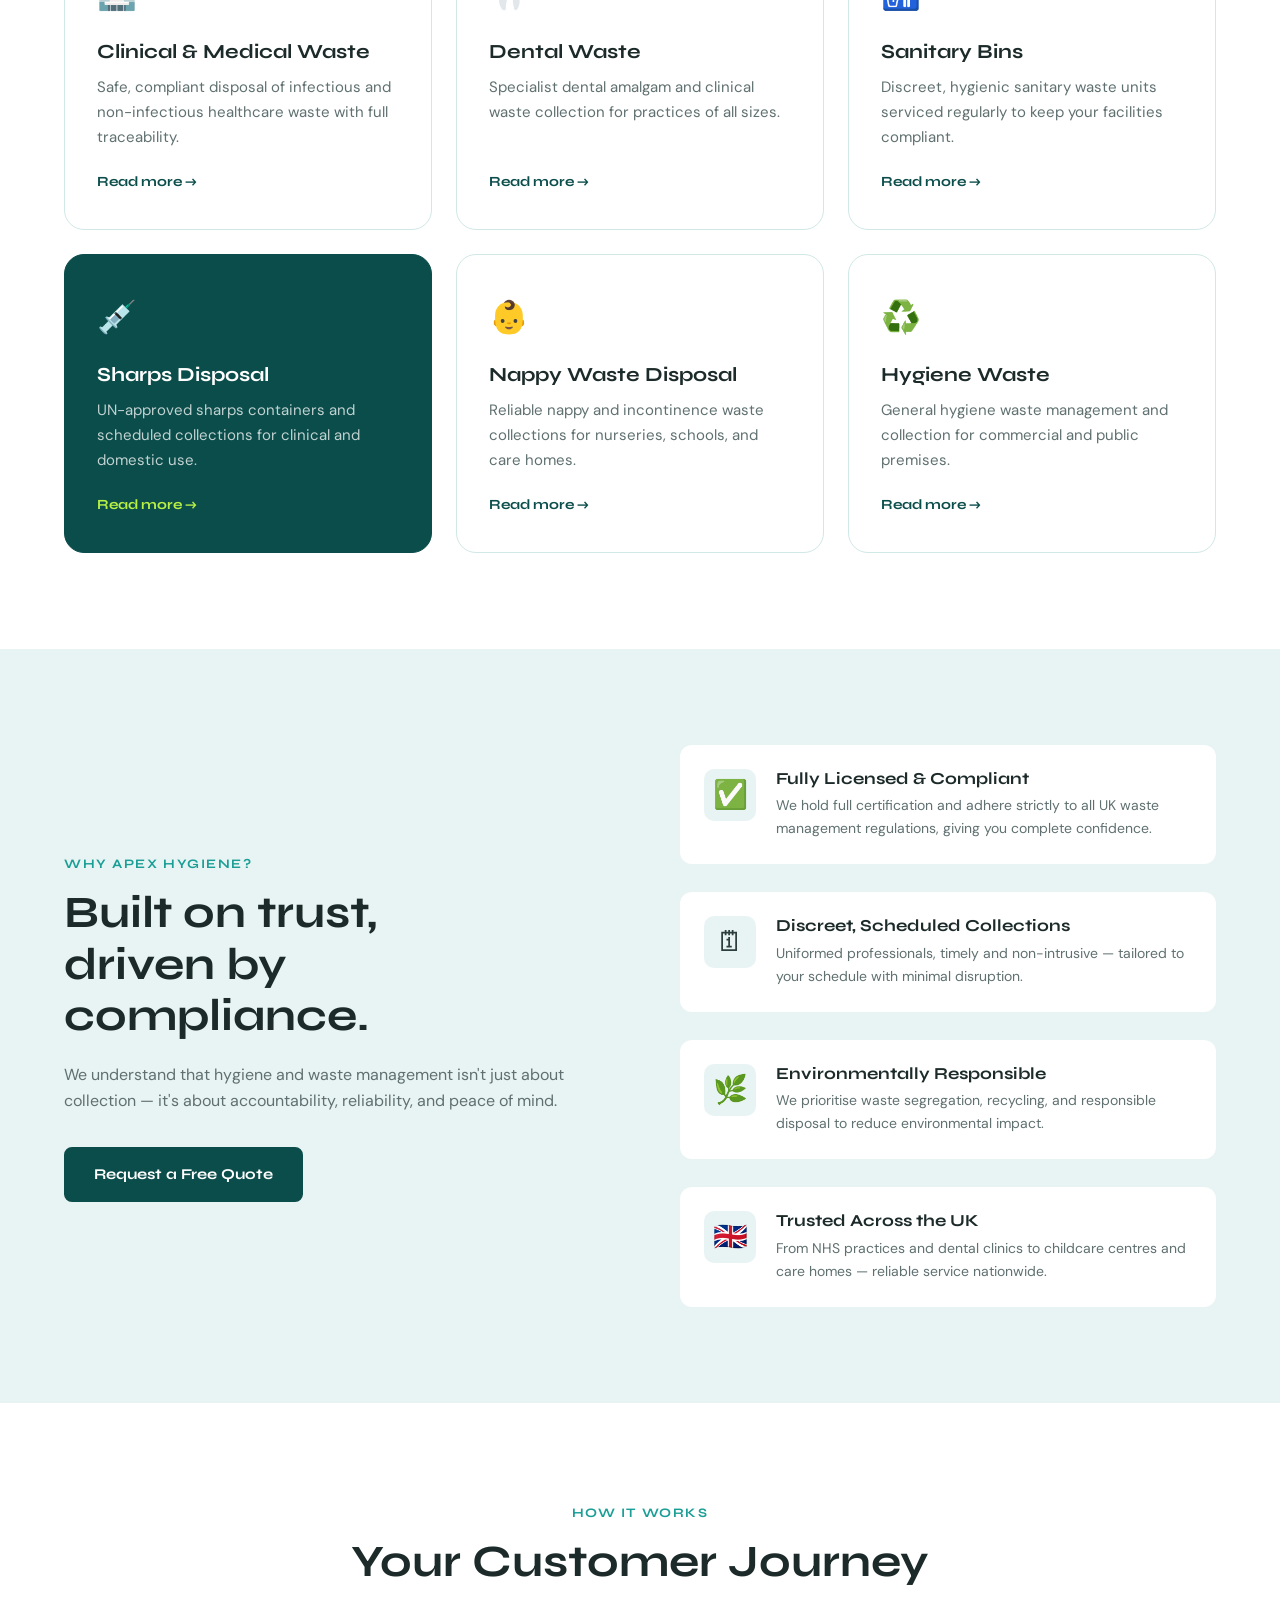
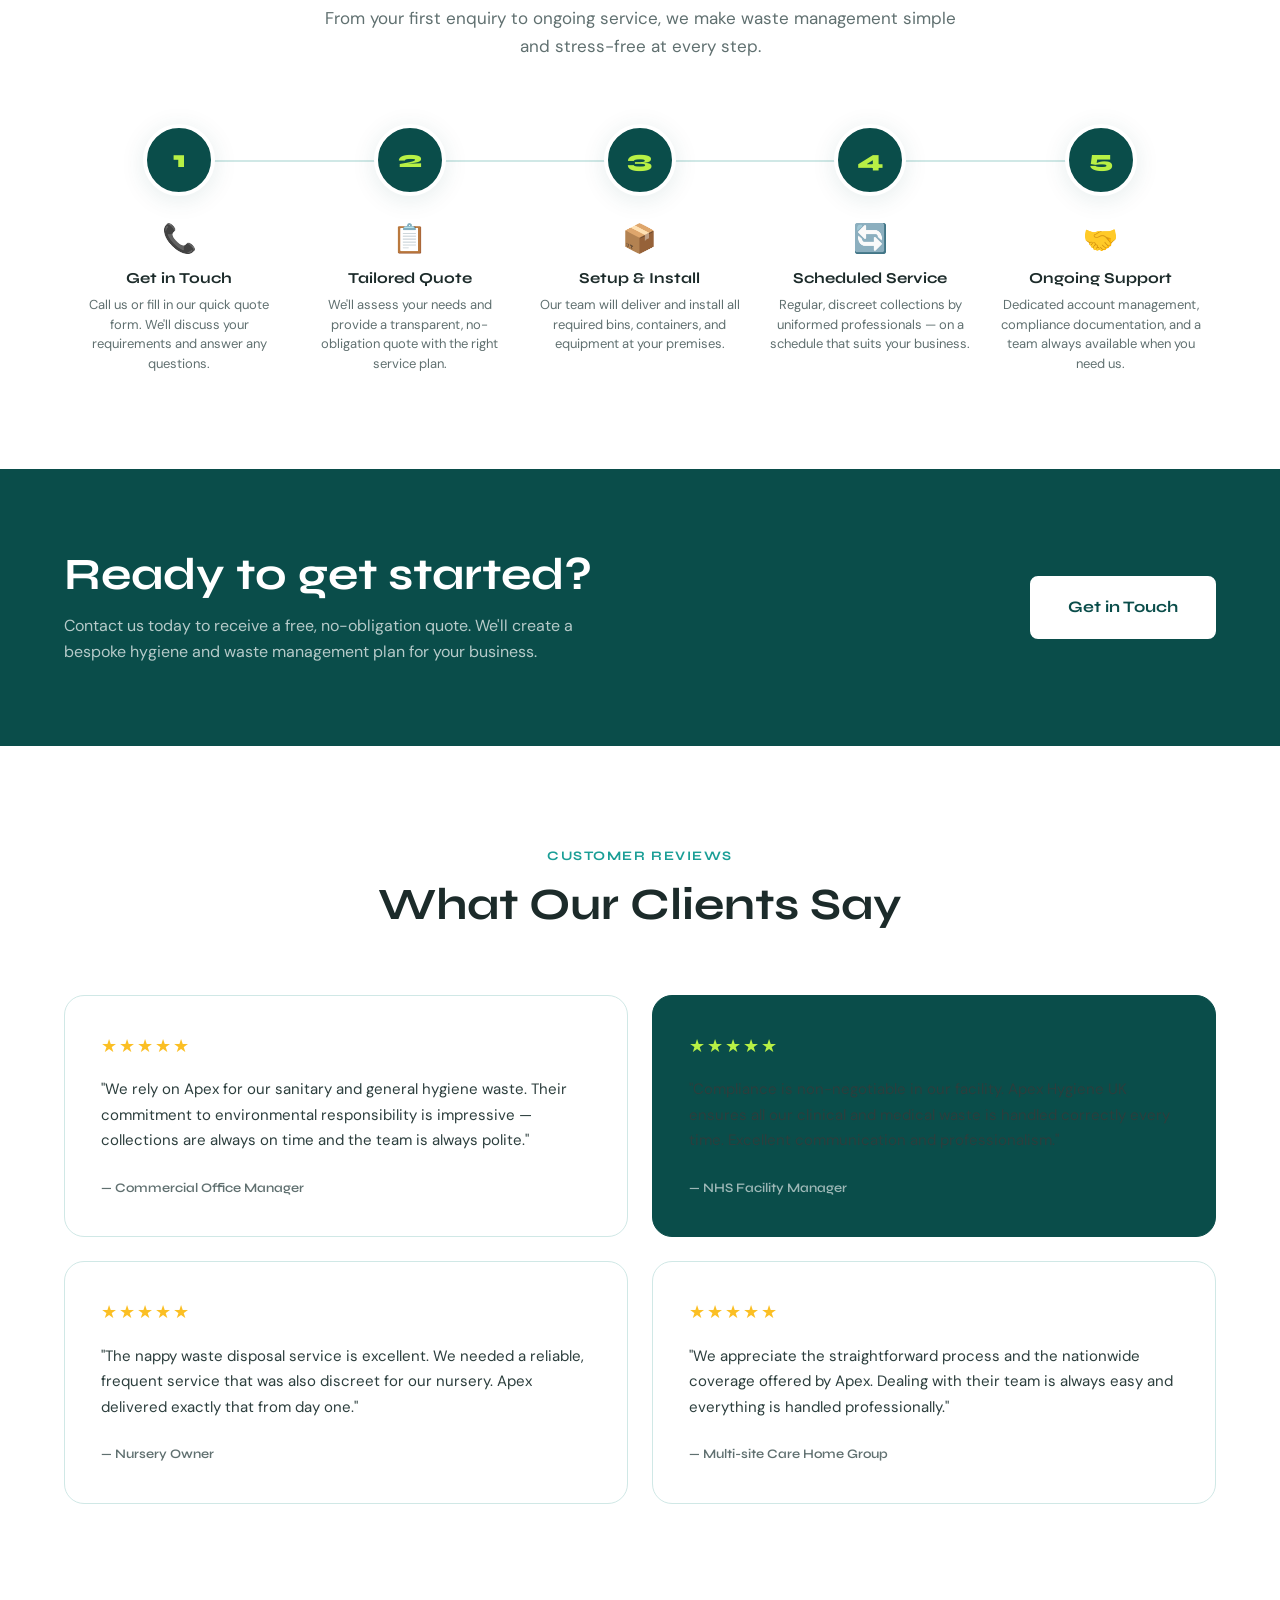
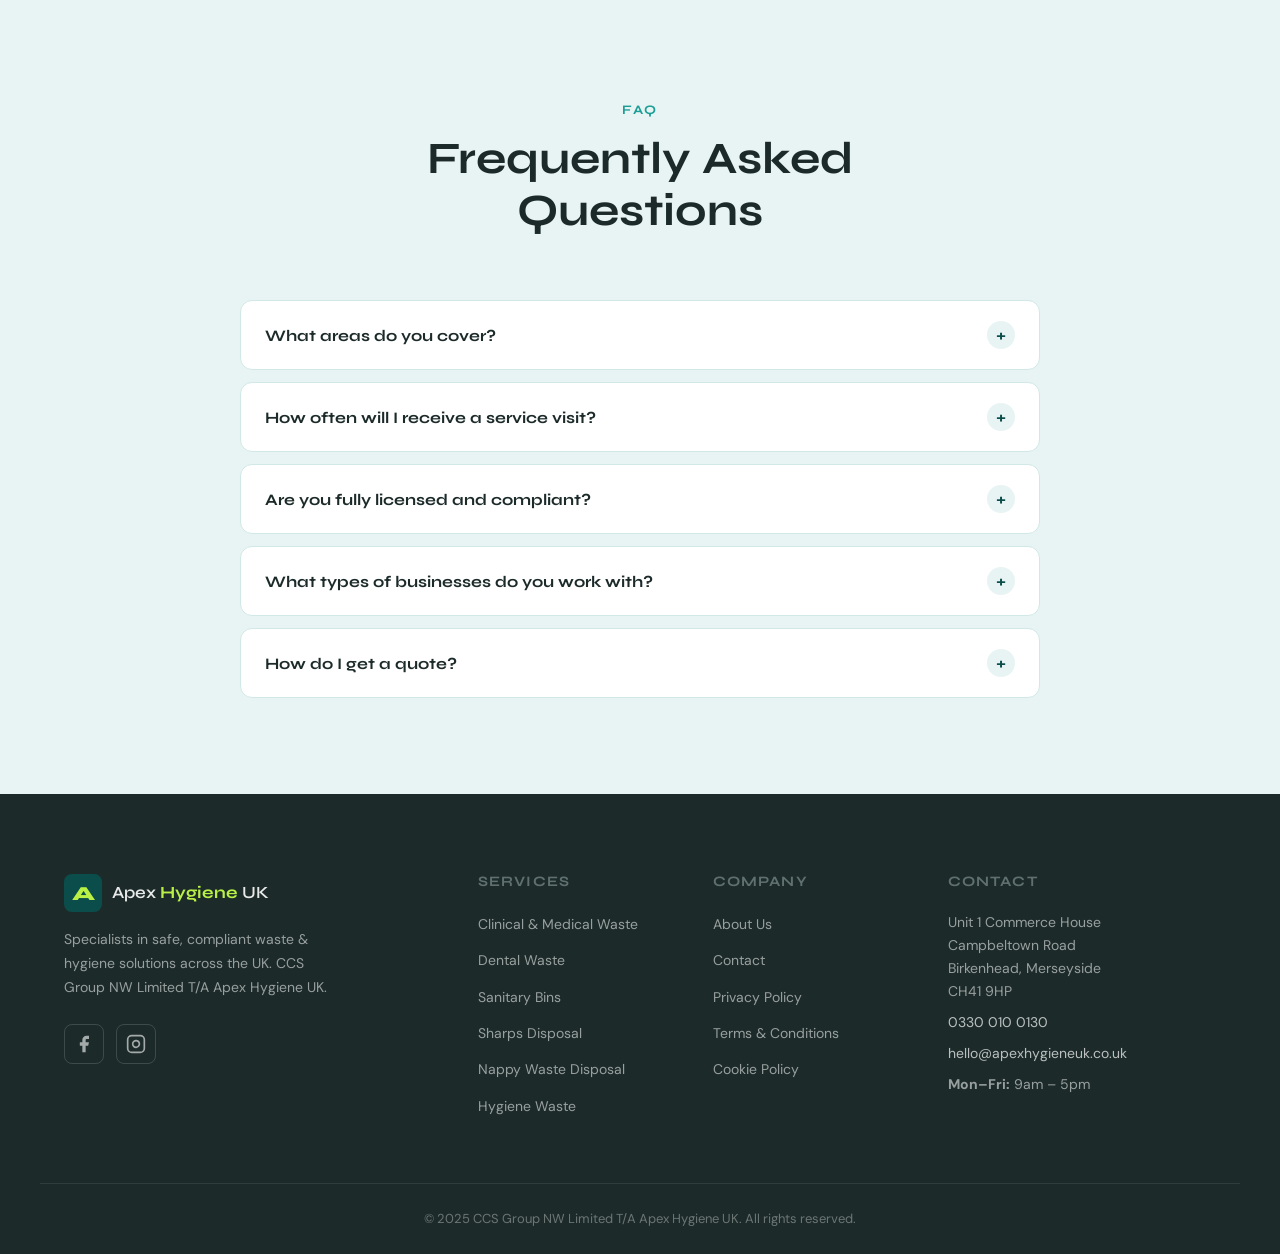
==== commit f4873310: "Add review bar, dual-CTA header, How It Works section, and FAQ accordion Inspired by Cathedral Hygie" ====
--- a/index.html
+++ b/index.html
@@ -11,6 +11,15 @@
   <link rel="stylesheet" href="css/style.css" />
 </head>
 <body>
+
+  <!-- REVIEW BAR -->
+  <div class="review-bar">
+    <div class="review-bar__inner">
+      <strong>Excellent</strong>
+      <span class="review-bar__stars">★★★★★</span>
+      <span>Rated 5/5 by our customers</span>
+    </div>
+  </div>
 
   <!-- TOP BAR -->
   <div class="topbar">
@@ -48,7 +57,10 @@
           <li><a href="pages/contact.html" class="nav__link">Contact Us</a></li>
         </ul>
       </nav>
-      <a href="pages/contact.html" class="btn btn--primary">Get a Free Quote</a>
+      <div class="header__ctas">
+        <a href="tel:03300100130" class="btn btn--phone"><svg viewBox="0 0 24 24"><path d="M22 16.92v3a2 2 0 01-2.18 2 19.79 19.79 0 01-8.63-3.07 19.5 19.5 0 01-6-6 19.79 19.79 0 01-3.07-8.67A2 2 0 014.11 2h3a2 2 0 012 1.72c.127.96.361 1.903.7 2.81a2 2 0 01-.45 2.11L8.09 9.91a16 16 0 006 6l1.27-1.27a2 2 0 012.11-.45c.907.339 1.85.573 2.81.7A2 2 0 0122 16.92z"/></svg> 0330 010 0130</a>
+        <a href="pages/contact.html" class="btn btn--primary">Make an Enquiry</a>
+      </div>
       <button class="hamburger" id="hamburger" aria-label="Open menu">
         <span></span><span></span><span></span>
       </button>
@@ -180,6 +192,49 @@
     </div>
   </section>
 
+  <!-- HOW IT WORKS -->
+  <section class="section how-it-works">
+    <div class="container">
+      <div class="section__header">
+        <span class="eyebrow">How It Works</span>
+        <h2>Your Customer Journey</h2>
+        <p>From your first enquiry to ongoing service, we make waste management simple and stress-free at every step.</p>
+      </div>
+      <div class="steps">
+        <div class="step">
+          <div class="step__number">1</div>
+          <div class="step__icon">📞</div>
+          <h4>Get in Touch</h4>
+          <p>Call us or fill in our quick quote form. We'll discuss your requirements and answer any questions.</p>
+        </div>
+        <div class="step">
+          <div class="step__number">2</div>
+          <div class="step__icon">📋</div>
+          <h4>Tailored Quote</h4>
+          <p>We'll assess your needs and provide a transparent, no-obligation quote with the right service plan.</p>
+        </div>
+        <div class="step">
+          <div class="step__number">3</div>
+          <div class="step__icon">📦</div>
+          <h4>Setup &amp; Install</h4>
+          <p>Our team will deliver and install all required bins, containers, and equipment at your premises.</p>
+        </div>
+        <div class="step">
+          <div class="step__number">4</div>
+          <div class="step__icon">🔄</div>
+          <h4>Scheduled Service</h4>
+          <p>Regular, discreet collections by uniformed professionals — on a schedule that suits your business.</p>
+        </div>
+        <div class="step">
+          <div class="step__number">5</div>
+          <div class="step__icon">🤝</div>
+          <h4>Ongoing Support</h4>
+          <p>Dedicated account management, compliance documentation, and a team always available when you need us.</p>
+        </div>
+      </div>
+    </div>
+  </section>
+
   <!-- CTA BANNER -->
   <section class="cta-banner">
     <div class="container cta-banner__inner">
@@ -218,6 +273,38 @@
           <div class="testimonial__stars">★★★★★</div>
           <p>"We appreciate the straightforward process and the nationwide coverage offered by Apex. Dealing with their team is always easy and everything is handled professionally."</p>
           <span class="testimonial__author">— Multi-site Care Home Group</span>
+        </div>
+      </div>
+    </div>
+  </section>
+
+  <!-- FAQ -->
+  <section class="section faq">
+    <div class="container">
+      <div class="section__header">
+        <span class="eyebrow">FAQ</span>
+        <h2>Frequently Asked Questions</h2>
+      </div>
+      <div class="faq__list">
+        <div class="faq__item">
+          <button class="faq__question">What areas do you cover? <span class="faq__icon">+</span></button>
+          <div class="faq__answer"><div class="faq__answer-inner">We provide nationwide coverage across the UK. Whether you're based in a major city or a rural area, our regional teams can service your premises on a regular, scheduled basis.</div></div>
+        </div>
+        <div class="faq__item">
+          <button class="faq__question">How often will I receive a service visit? <span class="faq__icon">+</span></button>
+          <div class="faq__answer"><div class="faq__answer-inner">Service frequency depends on your needs and the type of waste. We offer weekly, fortnightly, four-weekly, and custom schedules. Your account manager will work with you to find the right plan.</div></div>
+        </div>
+        <div class="faq__item">
+          <button class="faq__question">Are you fully licensed and compliant? <span class="faq__icon">+</span></button>
+          <div class="faq__answer"><div class="faq__answer-inner">Yes. We hold full waste carrier licences and operate in strict compliance with all UK waste management and environmental regulations. Every collection is documented and fully traceable.</div></div>
+        </div>
+        <div class="faq__item">
+          <button class="faq__question">What types of businesses do you work with? <span class="faq__icon">+</span></button>
+          <div class="faq__answer"><div class="faq__answer-inner">We work with healthcare facilities, dental practices, nurseries, schools, care homes, commercial offices, hospitality venues, and public buildings — any business that requires professional hygiene or waste management.</div></div>
+        </div>
+        <div class="faq__item">
+          <button class="faq__question">How do I get a quote? <span class="faq__icon">+</span></button>
+          <div class="faq__answer"><div class="faq__answer-inner">Simply call us on 0330 010 0130 or fill in our online contact form. We'll get back to you promptly with a free, no-obligation quote tailored to your requirements.</div></div>
         </div>
       </div>
     </div>
--- a/css/style.css
+++ b/css/style.css
@@ -133,6 +133,39 @@
   transform: translateY(-1px);
 }
 .btn--lg { padding: 16px 36px; font-size: 16px; }
+
+/* ============================================
+   REVIEW BAR (Trustpilot-style)
+============================================ */
+.review-bar {
+  background: var(--teal);
+  color: var(--white);
+  text-align: center;
+  padding: 7px 0;
+  font-size: 13px;
+  font-weight: 500;
+  letter-spacing: 0.02em;
+}
+.review-bar__inner {
+  display: flex;
+  align-items: center;
+  justify-content: center;
+  gap: 8px;
+}
+.review-bar__stars {
+  color: #fbbf24;
+  font-size: 14px;
+  letter-spacing: 1px;
+}
+.review-bar strong {
+  font-weight: 700;
+}
+.review-bar a {
+  color: var(--lime);
+  text-decoration: underline;
+  text-underline-offset: 2px;
+}
+.review-bar a:hover { opacity: 0.85; }
 
 /* ============================================
    TOP BAR
@@ -265,6 +298,34 @@
   color: var(--teal);
 }
 
+/* Header CTAs */
+.header__ctas {
+  display: flex;
+  align-items: center;
+  gap: 10px;
+  flex-shrink: 0;
+}
+.btn--phone {
+  background: var(--lime);
+  color: var(--slate);
+  border-color: var(--lime);
+  font-size: 15px;
+  font-weight: 800;
+  padding: 11px 22px;
+  letter-spacing: -0.01em;
+}
+.btn--phone:hover {
+  background: #a6d83e;
+  border-color: #a6d83e;
+  transform: translateY(-1px);
+  box-shadow: 0 8px 24px rgba(184,240,69,0.3);
+}
+.btn--phone svg {
+  width: 16px;
+  height: 16px;
+  fill: currentColor;
+}
+
 .hamburger {
   display: none;
   flex-direction: column;
@@ -866,6 +927,141 @@
 }
 
 /* ============================================
+   HOW IT WORKS
+============================================ */
+.how-it-works { background: var(--white); }
+.steps {
+  display: grid;
+  grid-template-columns: repeat(5, 1fr);
+  gap: 0;
+  position: relative;
+  counter-reset: step;
+}
+.steps::before {
+  content: '';
+  position: absolute;
+  top: 36px;
+  left: 10%;
+  right: 10%;
+  height: 2px;
+  background: var(--border);
+  z-index: 0;
+}
+.step {
+  text-align: center;
+  position: relative;
+  z-index: 1;
+  padding: 0 12px;
+}
+.step__number {
+  width: 72px;
+  height: 72px;
+  border-radius: 50%;
+  background: var(--teal);
+  color: var(--lime);
+  font-family: var(--font-display);
+  font-size: 24px;
+  font-weight: 800;
+  display: flex;
+  align-items: center;
+  justify-content: center;
+  margin: 0 auto 20px;
+  border: 4px solid var(--white);
+  box-shadow: var(--shadow);
+  transition: all var(--transition);
+}
+.step:hover .step__number {
+  transform: scale(1.1);
+  background: var(--teal-mid);
+  box-shadow: var(--shadow-lg);
+}
+.step__icon {
+  font-size: 28px;
+  margin-bottom: 8px;
+}
+.step h4 {
+  font-size: 0.95rem;
+  margin-bottom: 8px;
+}
+.step p {
+  font-size: 13px;
+  color: var(--text-muted);
+  line-height: 1.5;
+}
+
+/* ============================================
+   FAQ ACCORDION
+============================================ */
+.faq { background: var(--mist); }
+.faq__list {
+  max-width: 800px;
+  margin: 0 auto;
+  display: flex;
+  flex-direction: column;
+  gap: 12px;
+}
+.faq__item {
+  background: var(--white);
+  border-radius: var(--radius);
+  border: 1px solid var(--border);
+  overflow: hidden;
+  transition: border-color var(--transition);
+}
+.faq__item:hover {
+  border-color: var(--teal-light);
+}
+.faq__question {
+  width: 100%;
+  display: flex;
+  align-items: center;
+  justify-content: space-between;
+  padding: 20px 24px;
+  background: none;
+  border: none;
+  cursor: pointer;
+  font-family: var(--font-display);
+  font-size: 16px;
+  font-weight: 700;
+  color: var(--slate);
+  text-align: left;
+  gap: 16px;
+  transition: color var(--transition);
+}
+.faq__question:hover {
+  color: var(--teal);
+}
+.faq__icon {
+  width: 28px;
+  height: 28px;
+  border-radius: 50%;
+  background: var(--mist);
+  display: flex;
+  align-items: center;
+  justify-content: center;
+  font-size: 18px;
+  font-weight: 700;
+  color: var(--teal);
+  flex-shrink: 0;
+  transition: all var(--transition);
+}
+.faq__item.open .faq__icon {
+  background: var(--teal);
+  color: var(--white);
+  transform: rotate(45deg);
+}
+.faq__answer {
+  max-height: 0;
+  overflow: hidden;
+  transition: max-height 0.3s ease;
+}
+.faq__answer-inner {
+  padding: 0 24px 20px;
+  font-size: 15px;
+  color: var(--text-muted);
+  line-height: 1.7;
+}
+
+/* ============================================
    ANIMATIONS
 ============================================ */
 @keyframes fadeUp {
@@ -891,6 +1087,8 @@
   .why-us__inner { grid-template-columns: 1fr; gap: 48px; }
   .service-page__inner { grid-template-columns: 1fr; }
   .service-sidebar { position: static; }
+  .steps { grid-template-columns: repeat(3, 1fr); gap: 32px; }
+  .steps::before { display: none; }
 }
 
 @media (max-width: 768px) {
@@ -921,7 +1119,9 @@
     margin-top: 4px;
   }
   .hamburger { display: flex; }
-  .header .btn--primary { display: none; }
+  .header__ctas { display: none; }
+  .review-bar { font-size: 12px; }
+  .review-bar__inner { gap: 6px; }
   .services__grid { grid-template-columns: 1fr; }
   .testimonials__grid { grid-template-columns: 1fr; }
   .footer__inner { grid-template-columns: 1fr; gap: 32px; }
@@ -932,9 +1132,11 @@
   .cta-banner__inner { flex-direction: column; text-align: center; }
   .hero__stats { gap: 32px; }
   .hero__scroll { display: none; }
+  .steps { grid-template-columns: repeat(2, 1fr); gap: 24px; }
 }
 
 @media (max-width: 480px) {
+  .steps { grid-template-columns: 1fr; gap: 20px; }
   .section { padding: 64px 0; }
   .hero__inner { padding: 80px 24px 60px; }
 }
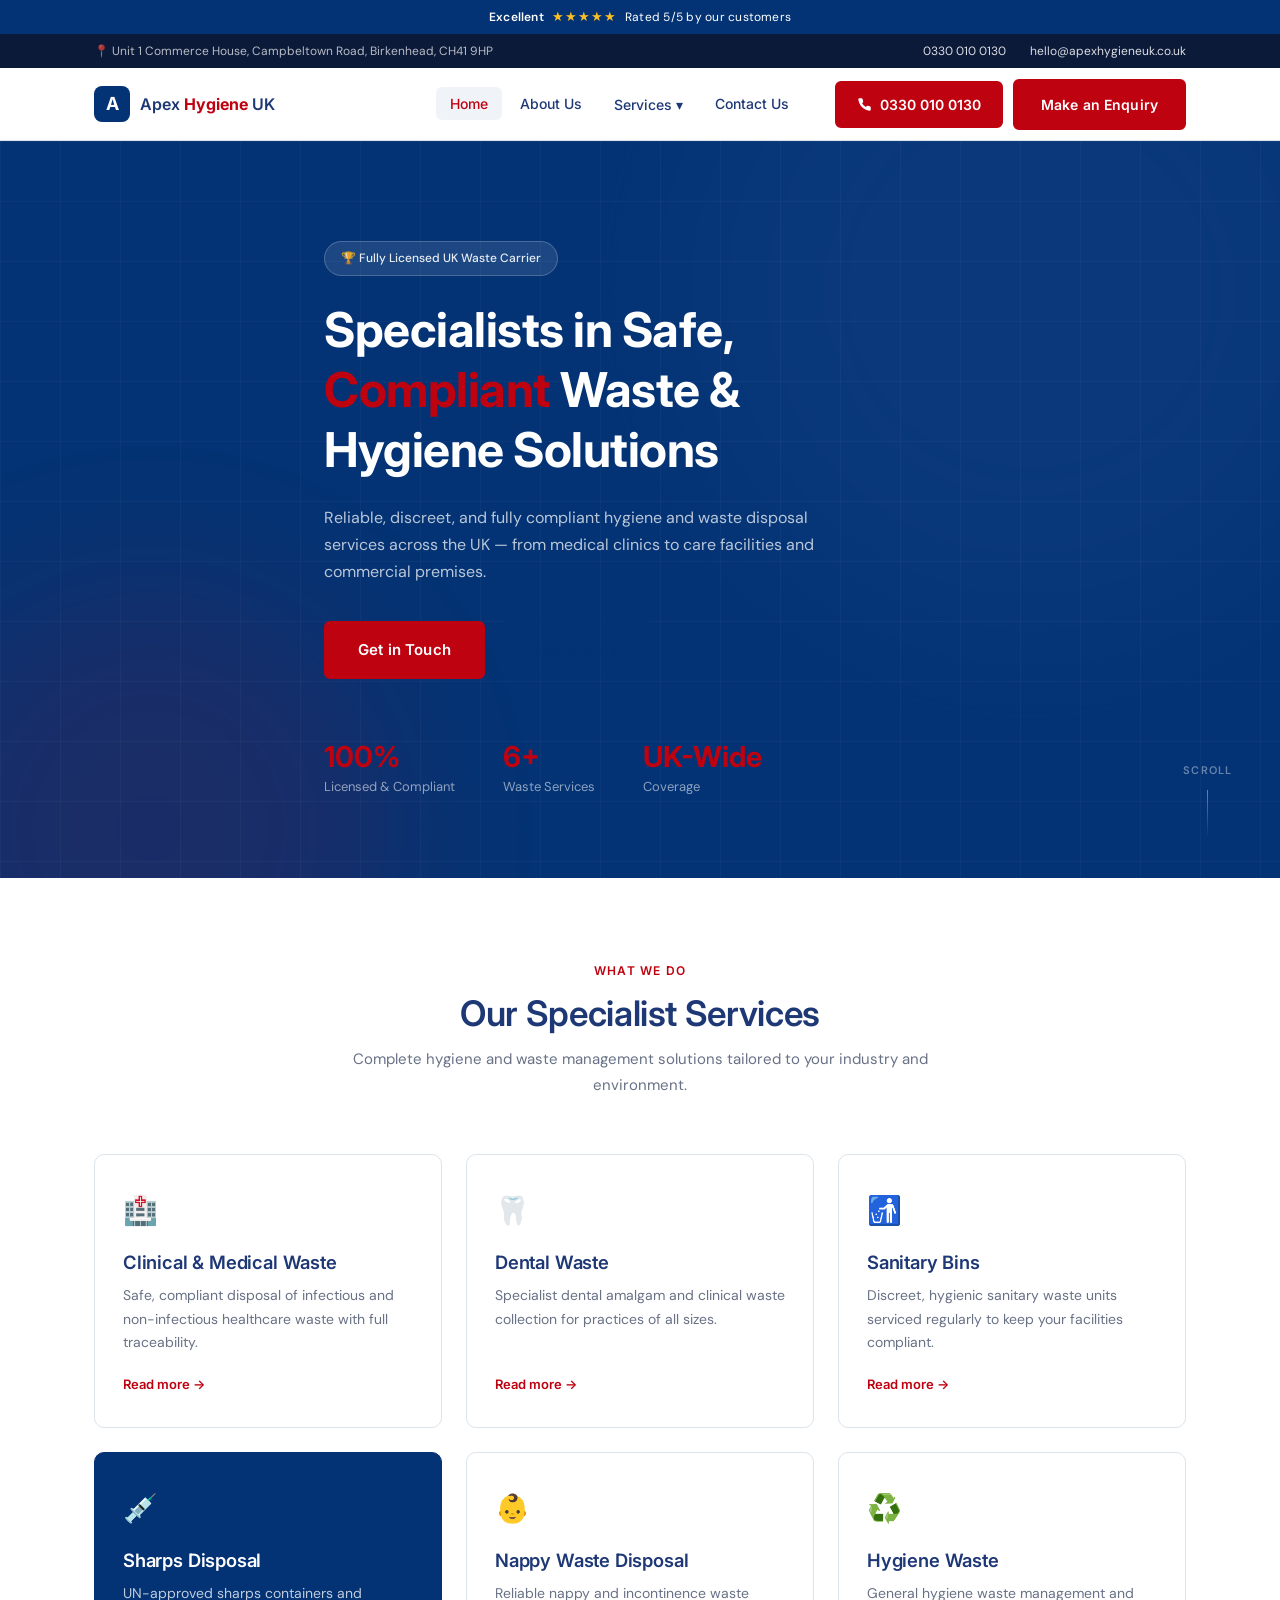
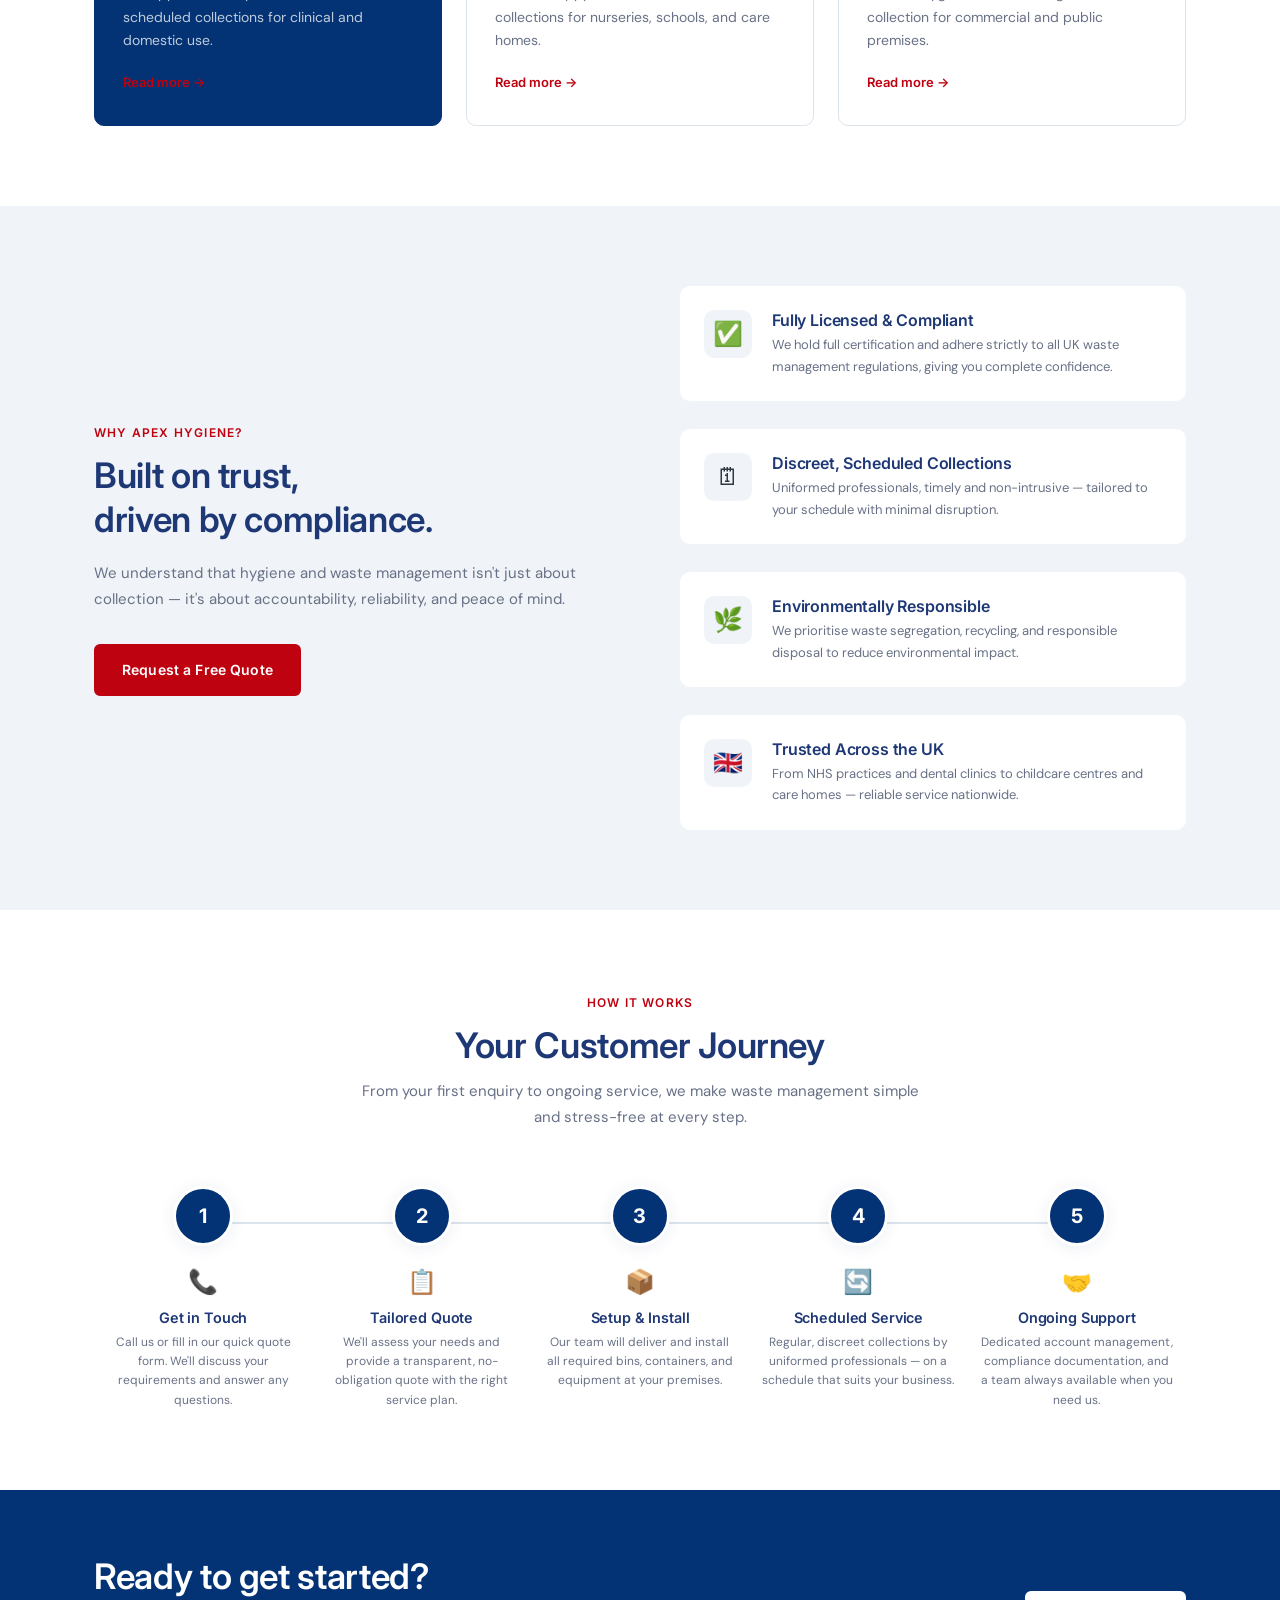
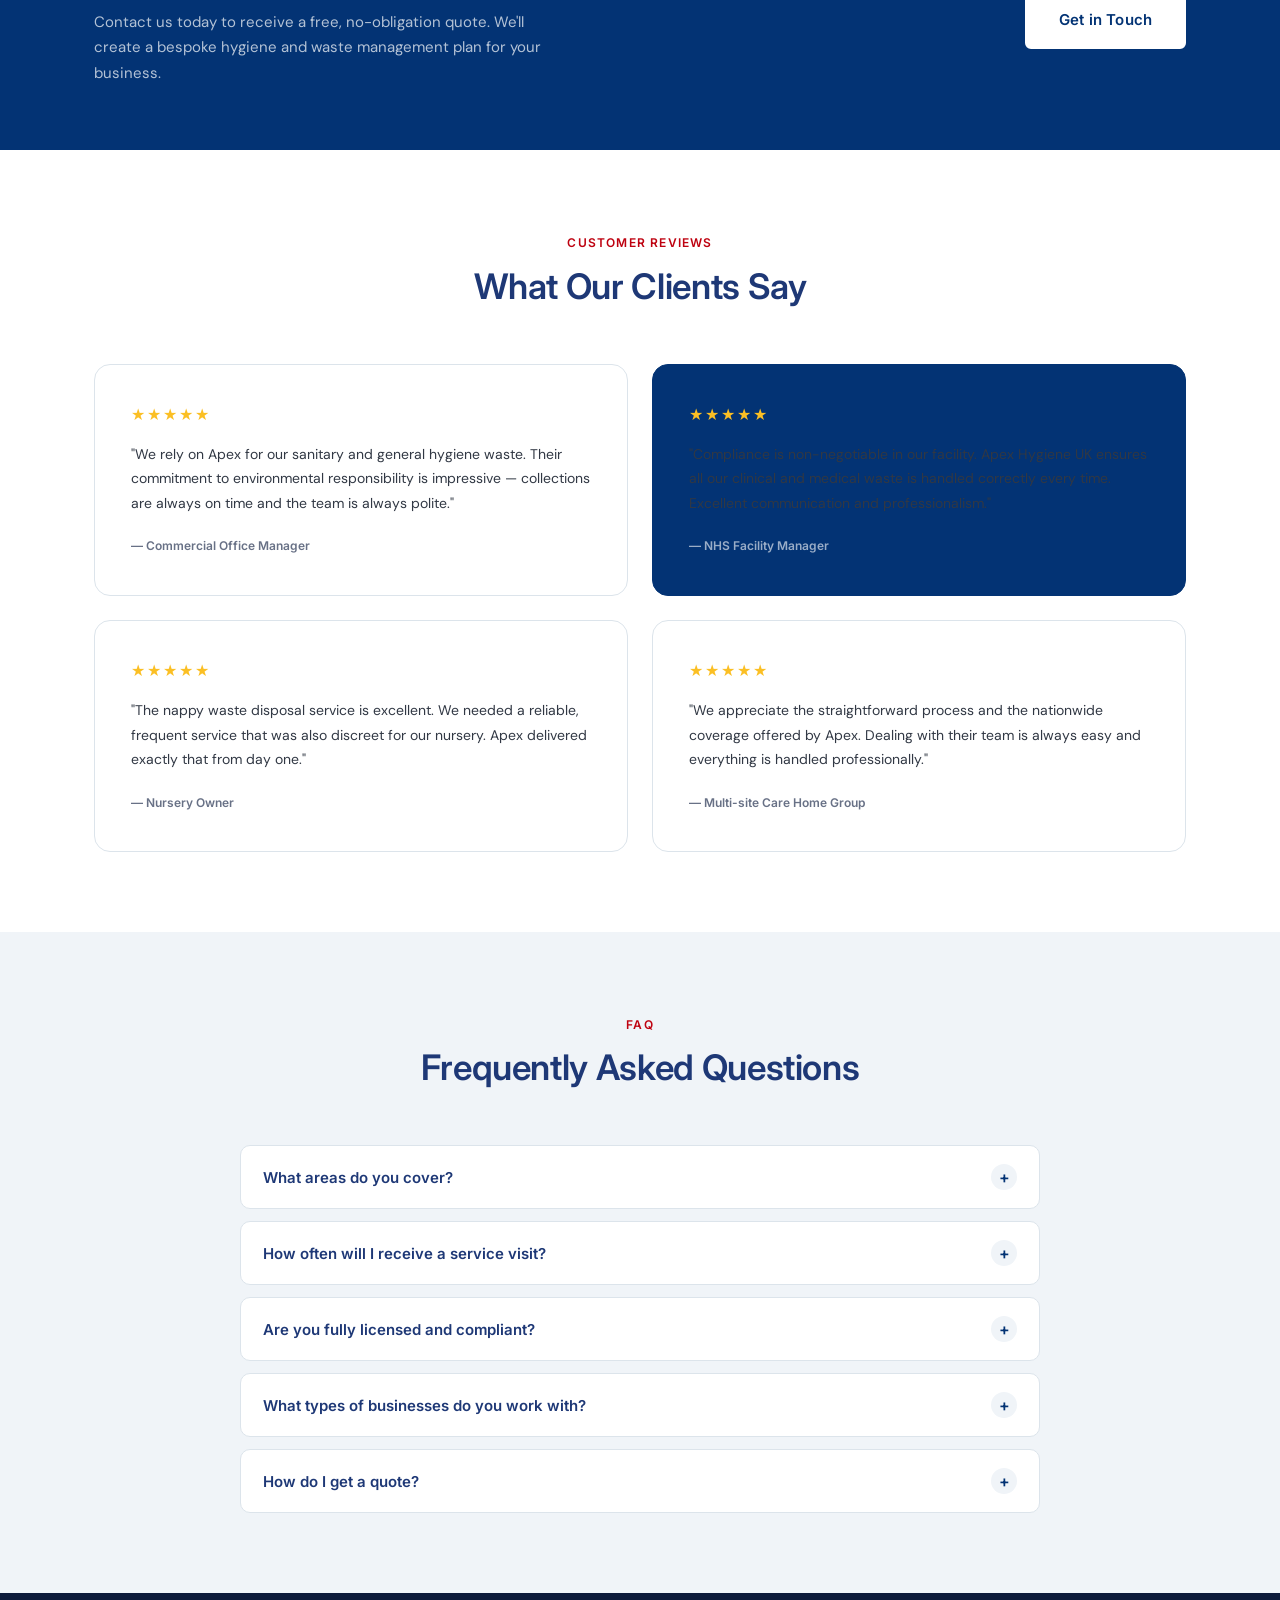
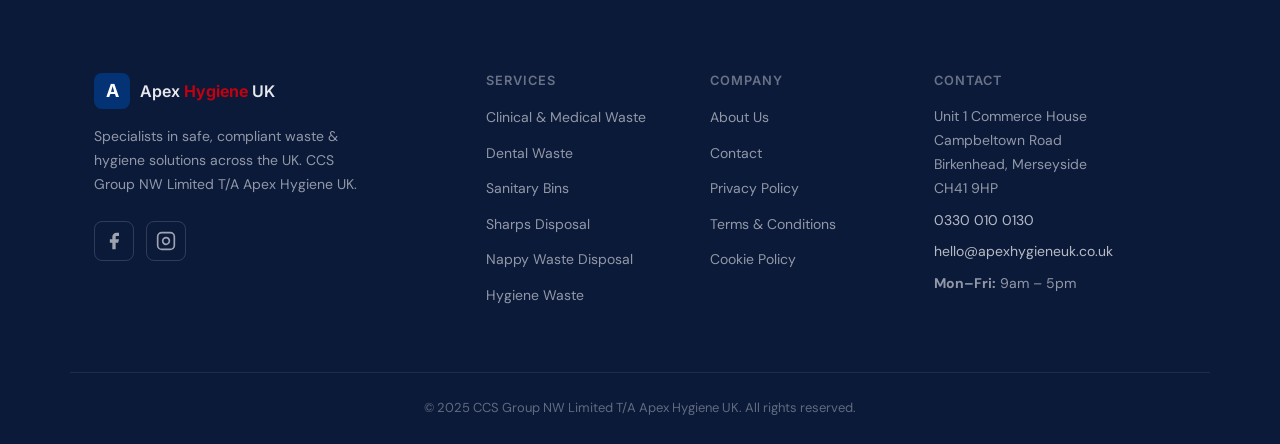
==== commit 48cbf449: "Rebrand to navy/red colour scheme with improved typography - Replace teal/lime palette with navy (#0" ====
--- a/index.html
+++ b/index.html
@@ -7,7 +7,7 @@
   <meta name="description" content="Reliable, discreet, and fully compliant hygiene and waste disposal services across the UK. Clinical, dental, sharps, sanitary and more." />
   <link rel="preconnect" href="https://fonts.googleapis.com" />
   <link rel="preconnect" href="https://fonts.gstatic.com" crossorigin />
-  <link href="https://fonts.googleapis.com/css2?family=Syne:wght@400;600;700;800&family=DM+Sans:wght@300;400;500&display=swap" rel="stylesheet" />
+  <link href="https://fonts.googleapis.com/css2?family=Inter:wght@400;500;600;700&family=DM+Sans:opsz,wght@9..40,300;9..40,400;9..40,500&display=swap" rel="stylesheet" />
   <link rel="stylesheet" href="css/style.css" />
 </head>
 <body>
--- a/css/style.css
+++ b/css/style.css
@@ -1,32 +1,39 @@
 /* ============================================
    APEX HYGIENE UK — Main Stylesheet
-   Aesthetic: Clean authority meets environmental trust
-   Fonts: Syne (headings) + DM Sans (body)
-   Palette: Deep teal / slate / white / lime accent
+   Aesthetic: Professional authority, clean & modern
+   Fonts: Inter (headings) + DM Sans (body)
+   Palette: Navy / white / red accent
 ============================================ */
 
 :root {
-  --teal:       #0a4d4a;
-  --teal-mid:   #0d6b66;
-  --teal-light: #1a9e96;
-  --lime:       #b8f045;
-  --slate:      #1c2b2a;
-  --mist:       #e8f4f3;
+  --navy:       #033374;
+  --navy-mid:   #1E3876;
+  --navy-light: #2a5298;
+  --red:        #BE0210;
+  --red-hover:  #a50010;
+  --slate:      #0c1a3a;
+  --mist:       #F0F4F8;
   --white:      #ffffff;
-  --text:       #2c3e3d;
-  --text-muted: #607070;
-  --border:     #d0e8e6;
-
-  --font-display: 'Syne', sans-serif;
+  --text:       #313844;
+  --text-muted: #687186;
+  --border:     #DCE4EB;
+
+  /* Legacy aliases for easy migration */
+  --teal:       var(--navy);
+  --teal-mid:   var(--navy-mid);
+  --teal-light: var(--navy-light);
+  --lime:       var(--red);
+
+  --font-display: 'Inter', sans-serif;
   --font-body:    'DM Sans', sans-serif;
 
-  --radius:   12px;
-  --radius-lg: 20px;
-  --shadow:   0 4px 24px rgba(10,77,74,0.10);
-  --shadow-lg: 0 16px 56px rgba(10,77,74,0.16);
-
-  --max-w: 1200px;
-  --transition: 0.22s ease;
+  --radius:   10px;
+  --radius-lg: 16px;
+  --shadow:   0 2px 16px rgba(3,51,116,0.08);
+  --shadow-lg: 0 12px 40px rgba(3,51,116,0.12);
+
+  --max-w: 1140px;
+  --transition: 0.2s ease;
 }
 
 /* RESET */
@@ -34,11 +41,12 @@
 html { scroll-behavior: smooth; }
 body {
   font-family: var(--font-body);
-  font-size: 16px;
-  line-height: 1.65;
+  font-size: 15px;
+  line-height: 1.7;
   color: var(--text);
   background: var(--white);
   -webkit-font-smoothing: antialiased;
+  font-weight: 400;
 }
 img { display: block; max-width: 100%; }
 a { color: inherit; text-decoration: none; }
@@ -52,37 +60,38 @@
   margin: 0 auto;
   padding: 0 24px;
 }
-.section { padding: 96px 0; }
+.section { padding: 80px 0; }
 .eyebrow {
   display: inline-block;
   font-family: var(--font-display);
-  font-size: 13px;
-  font-weight: 700;
-  letter-spacing: 0.12em;
+  font-size: 12px;
+  font-weight: 600;
+  letter-spacing: 0.1em;
   text-transform: uppercase;
-  color: var(--teal-light);
-  margin-bottom: 12px;
+  color: var(--red);
+  margin-bottom: 10px;
 }
 .section__header {
   text-align: center;
-  max-width: 640px;
-  margin: 0 auto 64px;
-}
-.section__header h2 { margin-bottom: 16px; }
-.section__header p { color: var(--text-muted); font-size: 17px; }
+  max-width: 580px;
+  margin: 0 auto 56px;
+}
+.section__header h2 { margin-bottom: 12px; }
+.section__header p { color: var(--text-muted); font-size: 15px; line-height: 1.7; }
 
 /* TYPOGRAPHY */
 h1, h2, h3, h4, h5 {
   font-family: var(--font-display);
-  line-height: 1.15;
-  color: var(--slate);
-}
-h1 { font-size: clamp(2.4rem, 5vw, 4rem); font-weight: 800; }
-h2 { font-size: clamp(1.8rem, 3.5vw, 2.8rem); font-weight: 700; }
-h3 { font-size: 1.25rem; font-weight: 700; }
-h4 { font-size: 1.05rem; font-weight: 700; }
-h5 { font-size: 0.9rem; font-weight: 700; letter-spacing: 0.08em; text-transform: uppercase; color: var(--text-muted); margin-bottom: 20px; }
-p { margin-bottom: 1em; }
+  line-height: 1.25;
+  color: var(--navy-mid);
+  letter-spacing: -0.01em;
+}
+h1 { font-size: clamp(1.9rem, 4vw, 3rem); font-weight: 700; }
+h2 { font-size: clamp(1.5rem, 3vw, 2.2rem); font-weight: 600; }
+h3 { font-size: 1.15rem; font-weight: 600; }
+h4 { font-size: 1rem; font-weight: 600; }
+h5 { font-size: 0.8rem; font-weight: 600; letter-spacing: 0.08em; text-transform: uppercase; color: var(--text-muted); margin-bottom: 16px; }
+p { margin-bottom: 0.85em; }
 p:last-child { margin-bottom: 0; }
 
 /* BUTTONS */
@@ -91,59 +100,61 @@
   align-items: center;
   gap: 8px;
   font-family: var(--font-display);
-  font-size: 15px;
-  font-weight: 700;
-  padding: 13px 28px;
-  border-radius: 8px;
+  font-size: 14px;
+  font-weight: 600;
+  padding: 12px 26px;
+  border-radius: 6px;
   border: 2px solid transparent;
   cursor: pointer;
   transition: all var(--transition);
   text-decoration: none;
   white-space: nowrap;
+  letter-spacing: 0.01em;
 }
 .btn--primary {
-  background: var(--teal);
-  color: var(--white);
-  border-color: var(--teal);
+  background: var(--red);
+  color: var(--white);
+  border-color: var(--red);
 }
 .btn--primary:hover {
-  background: var(--teal-mid);
-  border-color: var(--teal-mid);
+  background: var(--red-hover);
+  border-color: var(--red-hover);
   transform: translateY(-1px);
-  box-shadow: 0 8px 24px rgba(10,77,74,0.25);
+  box-shadow: 0 6px 20px rgba(190,2,16,0.25);
 }
 .btn--ghost {
   background: transparent;
-  color: var(--teal);
-  border-color: var(--teal);
+  color: var(--navy);
+  border-color: var(--navy);
 }
 .btn--ghost:hover {
-  background: var(--teal);
+  background: var(--navy);
   color: var(--white);
   transform: translateY(-1px);
 }
 .btn--white {
   background: var(--white);
-  color: var(--teal);
+  color: var(--navy);
   border-color: var(--white);
 }
 .btn--white:hover {
-  background: var(--lime);
-  border-color: var(--lime);
+  background: var(--red);
+  color: var(--white);
+  border-color: var(--red);
   transform: translateY(-1px);
 }
-.btn--lg { padding: 16px 36px; font-size: 16px; }
+.btn--lg { padding: 14px 32px; font-size: 15px; }
 
 /* ============================================
    REVIEW BAR (Trustpilot-style)
 ============================================ */
 .review-bar {
-  background: var(--teal);
+  background: var(--navy);
   color: var(--white);
   text-align: center;
-  padding: 7px 0;
-  font-size: 13px;
-  font-weight: 500;
+  padding: 6px 0;
+  font-size: 12px;
+  font-weight: 400;
   letter-spacing: 0.02em;
 }
 .review-bar__inner {
@@ -154,14 +165,14 @@
 }
 .review-bar__stars {
   color: #fbbf24;
-  font-size: 14px;
+  font-size: 13px;
   letter-spacing: 1px;
 }
 .review-bar strong {
-  font-weight: 700;
+  font-weight: 600;
 }
 .review-bar a {
-  color: var(--lime);
+  color: #fbbf24;
   text-decoration: underline;
   text-underline-offset: 2px;
 }
@@ -173,8 +184,8 @@
 .topbar {
   background: var(--slate);
   color: rgba(255,255,255,0.7);
-  font-size: 13px;
-  padding: 8px 0;
+  font-size: 12px;
+  padding: 7px 0;
 }
 .topbar__inner {
   display: flex;
@@ -185,7 +196,7 @@
 }
 .topbar__right { display: flex; gap: 24px; }
 .topbar a { color: rgba(255,255,255,0.85); }
-.topbar a:hover { color: var(--lime); }
+.topbar a:hover { color: var(--red); }
 
 /* ============================================
    HEADER / NAV
@@ -215,12 +226,12 @@
   flex-shrink: 0;
 }
 .logo__mark {
-  width: 38px; height: 38px;
-  background: var(--teal);
-  color: var(--lime);
-  font-family: var(--font-display);
-  font-size: 20px;
-  font-weight: 800;
+  width: 36px; height: 36px;
+  background: var(--navy);
+  color: var(--white);
+  font-family: var(--font-display);
+  font-size: 18px;
+  font-weight: 700;
   display: flex;
   align-items: center;
   justify-content: center;
@@ -228,13 +239,13 @@
 }
 .logo__text {
   font-family: var(--font-display);
-  font-size: 17px;
+  font-size: 16px;
   font-weight: 600;
-  color: var(--slate);
-}
-.logo__text strong { color: var(--teal); }
+  color: var(--navy-mid);
+}
+.logo__text strong { color: var(--red); }
 .logo--light .logo__text { color: rgba(255,255,255,0.9); }
-.logo--light .logo__text strong { color: var(--lime); }
+.logo--light .logo__text strong { color: var(--red); }
 
 /* Nav */
 .nav { margin-left: auto; }
@@ -246,8 +257,8 @@
 .nav__link {
   font-family: var(--font-display);
   font-size: 14px;
-  font-weight: 600;
-  color: var(--text);
+  font-weight: 500;
+  color: var(--navy-mid);
   padding: 8px 14px;
   border-radius: 6px;
   transition: all var(--transition);
@@ -256,7 +267,7 @@
   cursor: pointer;
 }
 .nav__link:hover, .nav__link.active {
-  color: var(--teal);
+  color: var(--red);
   background: var(--mist);
 }
 
@@ -295,7 +306,7 @@
 }
 .dropdown li a:hover {
   background: var(--mist);
-  color: var(--teal);
+  color: var(--red);
 }
 
 /* Header CTAs */
@@ -306,23 +317,23 @@
   flex-shrink: 0;
 }
 .btn--phone {
-  background: var(--lime);
-  color: var(--slate);
-  border-color: var(--lime);
-  font-size: 15px;
-  font-weight: 800;
-  padding: 11px 22px;
-  letter-spacing: -0.01em;
+  background: var(--red);
+  color: var(--white);
+  border-color: var(--red);
+  font-size: 14px;
+  font-weight: 600;
+  padding: 10px 20px;
+  letter-spacing: 0;
 }
 .btn--phone:hover {
-  background: #a6d83e;
-  border-color: #a6d83e;
+  background: var(--red-hover);
+  border-color: var(--red-hover);
   transform: translateY(-1px);
-  box-shadow: 0 8px 24px rgba(184,240,69,0.3);
+  box-shadow: 0 6px 20px rgba(190,2,16,0.25);
 }
 .btn--phone svg {
-  width: 16px;
-  height: 16px;
+  width: 15px;
+  height: 15px;
   fill: currentColor;
 }
 
@@ -350,11 +361,11 @@
 ============================================ */
 .hero {
   position: relative;
-  min-height: 90vh;
+  min-height: 80vh;
   display: flex;
   align-items: center;
   overflow: hidden;
-  background: var(--slate);
+  background: var(--navy);
   color: var(--white);
 }
 .hero__bg {
@@ -370,13 +381,14 @@
 }
 .hero__shape--1 {
   width: 700px; height: 700px;
-  background: var(--teal-light);
+  background: var(--navy-light);
   top: -200px; right: -100px;
 }
 .hero__shape--2 {
   width: 500px; height: 500px;
-  background: var(--lime);
+  background: var(--red);
   bottom: -200px; left: -100px;
+  opacity: 0.12;
 }
 .hero__grid {
   position: absolute;
@@ -389,21 +401,21 @@
 .hero__inner {
   position: relative;
   z-index: 2;
-  padding: 120px 24px 100px;
-  max-width: 780px;
+  padding: 100px 24px 80px;
+  max-width: 680px;
 }
 .hero__badge {
   display: inline-flex;
   align-items: center;
   gap: 8px;
-  background: rgba(184,240,69,0.12);
-  border: 1px solid rgba(184,240,69,0.3);
-  color: var(--lime);
-  font-size: 13px;
-  font-weight: 600;
+  background: rgba(255,255,255,0.1);
+  border: 1px solid rgba(255,255,255,0.2);
+  color: rgba(255,255,255,0.9);
+  font-size: 12px;
+  font-weight: 500;
   padding: 6px 16px;
   border-radius: 100px;
-  margin-bottom: 28px;
+  margin-bottom: 24px;
   animation: fadeUp 0.6s ease both;
 }
 .hero__title {
@@ -413,13 +425,15 @@
 }
 .hero__title em {
   font-style: normal;
-  color: var(--lime);
+  color: var(--red);
+  font-weight: 700;
 }
 .hero__sub {
-  font-size: 18px;
+  font-size: 16px;
   color: rgba(255,255,255,0.72);
-  max-width: 560px;
-  margin-bottom: 40px;
+  max-width: 520px;
+  margin-bottom: 36px;
+  line-height: 1.7;
   animation: fadeUp 0.6s 0.2s ease both;
 }
 .hero__ctas {
@@ -441,9 +455,9 @@
 }
 .stat strong {
   font-family: var(--font-display);
-  font-size: 2rem;
-  font-weight: 800;
-  color: var(--lime);
+  font-size: 1.8rem;
+  font-weight: 700;
+  color: var(--red);
   line-height: 1;
 }
 .stat span {
@@ -489,9 +503,9 @@
 .service-card {
   display: flex;
   flex-direction: column;
-  padding: 36px 32px;
+  padding: 32px 28px;
   border: 1px solid var(--border);
-  border-radius: var(--radius-lg);
+  border-radius: var(--radius);
   background: var(--white);
   transition: all var(--transition);
   text-decoration: none;
@@ -504,38 +518,38 @@
   position: absolute;
   bottom: 0; left: 0; right: 0;
   height: 3px;
-  background: var(--teal-light);
+  background: var(--red);
   transform: scaleX(0);
   transition: transform var(--transition);
   transform-origin: left;
 }
 .service-card:hover {
   box-shadow: var(--shadow-lg);
-  transform: translateY(-4px);
-  border-color: var(--teal-light);
+  transform: translateY(-3px);
+  border-color: var(--navy-light);
 }
 .service-card:hover::before { transform: scaleX(1); }
 .service-card--accent {
-  background: var(--teal);
-  border-color: var(--teal);
+  background: var(--navy);
+  border-color: var(--navy);
   color: var(--white);
 }
 .service-card--accent h3 { color: var(--white); }
 .service-card--accent p { color: rgba(255,255,255,0.75); }
-.service-card--accent .service-card__link { color: var(--lime); }
-.service-card--accent::before { background: var(--lime); }
+.service-card--accent .service-card__link { color: var(--red); }
+.service-card--accent::before { background: var(--red); }
 .service-card__icon {
-  font-size: 32px;
-  margin-bottom: 20px;
-}
-.service-card h3 { margin-bottom: 12px; }
-.service-card p { font-size: 15px; color: var(--text-muted); flex: 1; margin-bottom: 20px; }
+  font-size: 28px;
+  margin-bottom: 16px;
+}
+.service-card h3 { margin-bottom: 10px; }
+.service-card p { font-size: 14px; color: var(--text-muted); flex: 1; margin-bottom: 18px; line-height: 1.7; }
 .service-card--accent p { color: rgba(255,255,255,0.75); }
 .service-card__link {
   font-family: var(--font-display);
-  font-size: 14px;
-  font-weight: 700;
-  color: var(--teal);
+  font-size: 13px;
+  font-weight: 600;
+  color: var(--red);
   transition: gap var(--transition);
 }
 
@@ -566,22 +580,22 @@
   transform: translateX(4px);
 }
 .feature__icon {
-  font-size: 28px;
+  font-size: 24px;
   flex-shrink: 0;
-  width: 52px; height: 52px;
+  width: 48px; height: 48px;
   display: flex; align-items: center; justify-content: center;
-  background: var(--mist);
+  background: rgba(3,51,116,0.06);
   border-radius: 10px;
 }
-.feature h4 { margin-bottom: 6px; }
-.feature p { font-size: 14px; color: var(--text-muted); margin: 0; }
+.feature h4 { margin-bottom: 4px; }
+.feature p { font-size: 13px; color: var(--text-muted); margin: 0; line-height: 1.65; }
 
 /* ============================================
    CTA BANNER
 ============================================ */
 .cta-banner {
-  background: var(--teal);
-  padding: 80px 0;
+  background: var(--navy);
+  padding: 64px 0;
 }
 .cta-banner__inner {
   display: flex;
@@ -591,7 +605,7 @@
   flex-wrap: wrap;
 }
 .cta-banner h2 { color: var(--white); margin-bottom: 12px; }
-.cta-banner p { color: rgba(255,255,255,0.7); max-width: 520px; font-size: 16px; }
+.cta-banner p { color: rgba(255,255,255,0.7); max-width: 480px; font-size: 15px; line-height: 1.7; }
 
 /* ============================================
    TESTIMONIALS
@@ -614,26 +628,26 @@
   border-color: var(--teal-light);
 }
 .testimonial--featured {
-  background: var(--teal);
-  border-color: var(--teal);
+  background: var(--navy);
+  border-color: var(--navy);
   color: var(--white);
 }
 .testimonial--featured p { color: rgba(255,255,255,0.85); }
 .testimonial__stars {
   color: #fbbf24;
-  font-size: 18px;
-  margin-bottom: 16px;
+  font-size: 16px;
+  margin-bottom: 14px;
   letter-spacing: 2px;
 }
-.testimonial--featured .testimonial__stars { color: var(--lime); }
+.testimonial--featured .testimonial__stars { color: #fbbf24; }
 .testimonial p {
-  font-size: 15px;
-  line-height: 1.7;
+  font-size: 14px;
+  line-height: 1.75;
   color: var(--text);
-  margin-bottom: 20px;
+  margin-bottom: 18px;
 }
 .testimonial__author {
-  font-size: 13px;
+  font-size: 12px;
   font-weight: 600;
   font-family: var(--font-display);
   color: var(--text-muted);
@@ -675,8 +689,8 @@
   transition: all var(--transition);
 }
 .footer__social a:hover {
-  background: var(--teal);
-  border-color: var(--teal);
+  background: var(--red);
+  border-color: var(--red);
   color: var(--white);
 }
 .footer__col ul { display: flex; flex-direction: column; gap: 10px; }
@@ -685,10 +699,10 @@
   color: rgba(255,255,255,0.55);
   transition: color var(--transition);
 }
-.footer__col li a:hover { color: var(--lime); }
+.footer__col li a:hover { color: var(--red); }
 .footer__col address p { font-size: 14px; color: rgba(255,255,255,0.55); margin-bottom: 8px; }
 .footer__col address a { color: rgba(255,255,255,0.7); }
-.footer__col address a:hover { color: var(--lime); }
+.footer__col address a:hover { color: var(--red); }
 .footer__bottom {
   padding: 24px 0;
   text-align: center;
@@ -700,9 +714,9 @@
    PAGE HERO (inner pages)
 ============================================ */
 .page-hero {
-  background: var(--slate);
-  color: var(--white);
-  padding: 80px 0;
+  background: var(--navy);
+  color: var(--white);
+  padding: 64px 0;
   position: relative;
   overflow: hidden;
 }
@@ -711,7 +725,7 @@
   position: absolute;
   top: 0; right: 0;
   width: 400px; height: 400px;
-  background: var(--teal-light);
+  background: var(--navy-light);
   border-radius: 50%;
   filter: blur(100px);
   opacity: 0.1;
@@ -725,15 +739,15 @@
   margin-bottom: 20px;
 }
 .page-hero .breadcrumb a { color: rgba(255,255,255,0.55); }
-.page-hero .breadcrumb a:hover { color: var(--lime); }
+.page-hero .breadcrumb a:hover { color: var(--red); }
 .page-hero .breadcrumb span { color: rgba(255,255,255,0.25); }
 .page-hero h1 { color: var(--white); }
-.page-hero p { color: rgba(255,255,255,0.65); max-width: 600px; font-size: 18px; margin-top: 16px; }
+.page-hero p { color: rgba(255,255,255,0.65); max-width: 560px; font-size: 16px; margin-top: 12px; line-height: 1.7; }
 
 /* ============================================
    SERVICE PAGE
 ============================================ */
-.service-page { padding: 96px 0; }
+.service-page { padding: 80px 0; }
 .service-page__inner {
   display: grid;
   grid-template-columns: 1fr 380px;
@@ -759,12 +773,12 @@
 }
 .service-content ul li::before {
   content: '✓';
-  width: 22px; height: 22px;
-  background: var(--teal);
+  width: 20px; height: 20px;
+  background: var(--navy);
   color: var(--white);
   border-radius: 50%;
   display: flex; align-items: center; justify-content: center;
-  font-size: 12px;
+  font-size: 11px;
   font-weight: 700;
   flex-shrink: 0;
   margin-top: 2px;
@@ -774,13 +788,13 @@
   top: 100px;
 }
 .sidebar-card {
-  background: var(--teal);
-  color: var(--white);
-  padding: 36px;
-  border-radius: var(--radius-lg);
+  background: var(--navy);
+  color: var(--white);
+  padding: 32px;
+  border-radius: var(--radius);
   margin-bottom: 24px;
 }
-.sidebar-card h4 { color: var(--lime); margin-bottom: 16px; font-size: 11px; letter-spacing: 0.12em; text-transform: uppercase; }
+.sidebar-card h4 { color: var(--red); margin-bottom: 14px; font-size: 11px; letter-spacing: 0.1em; text-transform: uppercase; }
 .sidebar-card p { color: rgba(255,255,255,0.75); font-size: 15px; margin-bottom: 24px; }
 .sidebar-card .btn { width: 100%; justify-content: center; }
 .sidebar-links {
@@ -802,17 +816,17 @@
 }
 .sidebar-links li a:hover {
   background: var(--white);
-  color: var(--teal);
+  color: var(--navy);
 }
 .sidebar-links li a.active {
-  background: var(--teal);
+  background: var(--navy);
   color: var(--white);
 }
 
 /* ============================================
    CONTACT PAGE
 ============================================ */
-.contact-page { padding: 96px 0; }
+.contact-page { padding: 80px 0; }
 .contact-page__inner {
   display: grid;
   grid-template-columns: 1fr 1.2fr;
@@ -836,7 +850,7 @@
 }
 .contact-detail h4 { margin-bottom: 4px; font-size: 14px; }
 .contact-detail p { font-size: 15px; color: var(--text-muted); margin: 0; }
-.contact-detail a { color: var(--teal); }
+.contact-detail a { color: var(--navy); }
 .contact-form {
   background: var(--white);
   padding: 48px;
@@ -871,8 +885,8 @@
 .form-group input:focus,
 .form-group select:focus,
 .form-group textarea:focus {
-  border-color: var(--teal);
-  box-shadow: 0 0 0 3px rgba(10,77,74,0.08);
+  border-color: var(--navy);
+  box-shadow: 0 0 0 3px rgba(3,51,116,0.08);
 }
 .form-group textarea { resize: vertical; min-height: 120px; }
 .form-row { display: grid; grid-template-columns: 1fr 1fr; gap: 16px; }
@@ -880,7 +894,7 @@
 /* ============================================
    ABOUT PAGE
 ============================================ */
-.about-section { padding: 96px 0; }
+.about-section { padding: 80px 0; }
 .about-grid {
   display: grid;
   grid-template-columns: 1fr 1fr;
@@ -888,9 +902,9 @@
   align-items: center;
 }
 .about-visual {
-  background: var(--teal);
-  border-radius: var(--radius-lg);
-  padding: 60px 48px;
+  background: var(--navy);
+  border-radius: var(--radius);
+  padding: 48px 40px;
   color: var(--white);
   position: relative;
   overflow: hidden;
@@ -900,23 +914,23 @@
   position: absolute;
   top: -40px; right: -40px;
   width: 200px; height: 200px;
-  background: var(--lime);
+  background: var(--red);
   opacity: 0.08;
   border-radius: 50%;
 }
 .about-visual__stat {
   text-align: center;
-  padding: 24px;
+  padding: 20px;
   border-radius: var(--radius);
   background: rgba(255,255,255,0.07);
-  margin-bottom: 16px;
+  margin-bottom: 14px;
 }
 .about-visual__stat strong {
   display: block;
   font-family: var(--font-display);
-  font-size: 3rem;
-  font-weight: 800;
-  color: var(--lime);
+  font-size: 2.5rem;
+  font-weight: 700;
+  color: var(--red);
   line-height: 1;
 }
 .about-visual__stat span { font-size: 14px; color: rgba(255,255,255,0.65); }
@@ -954,39 +968,39 @@
   padding: 0 12px;
 }
 .step__number {
-  width: 72px;
-  height: 72px;
+  width: 60px;
+  height: 60px;
   border-radius: 50%;
-  background: var(--teal);
-  color: var(--lime);
-  font-family: var(--font-display);
-  font-size: 24px;
-  font-weight: 800;
+  background: var(--navy);
+  color: var(--white);
+  font-family: var(--font-display);
+  font-size: 20px;
+  font-weight: 700;
   display: flex;
   align-items: center;
   justify-content: center;
-  margin: 0 auto 20px;
-  border: 4px solid var(--white);
+  margin: 0 auto 16px;
+  border: 3px solid var(--white);
   box-shadow: var(--shadow);
   transition: all var(--transition);
 }
 .step:hover .step__number {
-  transform: scale(1.1);
-  background: var(--teal-mid);
+  transform: scale(1.08);
+  background: var(--red);
   box-shadow: var(--shadow-lg);
 }
 .step__icon {
-  font-size: 28px;
-  margin-bottom: 8px;
+  font-size: 24px;
+  margin-bottom: 6px;
 }
 .step h4 {
-  font-size: 0.95rem;
-  margin-bottom: 8px;
+  font-size: 0.9rem;
+  margin-bottom: 6px;
 }
 .step p {
-  font-size: 13px;
+  font-size: 12px;
   color: var(--text-muted);
-  line-height: 1.5;
+  line-height: 1.6;
 }
 
 /* ============================================
@@ -1015,37 +1029,37 @@
   display: flex;
   align-items: center;
   justify-content: space-between;
-  padding: 20px 24px;
+  padding: 18px 22px;
   background: none;
   border: none;
   cursor: pointer;
   font-family: var(--font-display);
-  font-size: 16px;
-  font-weight: 700;
-  color: var(--slate);
+  font-size: 15px;
+  font-weight: 600;
+  color: var(--navy-mid);
   text-align: left;
   gap: 16px;
   transition: color var(--transition);
 }
 .faq__question:hover {
-  color: var(--teal);
+  color: var(--red);
 }
 .faq__icon {
-  width: 28px;
-  height: 28px;
+  width: 26px;
+  height: 26px;
   border-radius: 50%;
   background: var(--mist);
   display: flex;
   align-items: center;
   justify-content: center;
-  font-size: 18px;
-  font-weight: 700;
-  color: var(--teal);
+  font-size: 16px;
+  font-weight: 600;
+  color: var(--navy);
   flex-shrink: 0;
   transition: all var(--transition);
 }
 .faq__item.open .faq__icon {
-  background: var(--teal);
+  background: var(--red);
   color: var(--white);
   transform: rotate(45deg);
 }
@@ -1055,10 +1069,10 @@
   transition: max-height 0.3s ease;
 }
 .faq__answer-inner {
-  padding: 0 24px 20px;
-  font-size: 15px;
+  padding: 0 22px 18px;
+  font-size: 14px;
   color: var(--text-muted);
-  line-height: 1.7;
+  line-height: 1.75;
 }
 
 /* ============================================
@@ -1136,7 +1150,7 @@
 }
 
 @media (max-width: 480px) {
-  .steps { grid-template-columns: 1fr; gap: 20px; }
-  .section { padding: 64px 0; }
-  .hero__inner { padding: 80px 24px 60px; }
-}
+  .steps { grid-template-columns: 1fr; gap: 16px; }
+  .section { padding: 56px 0; }
+  .hero__inner { padding: 64px 20px 48px; }
+}
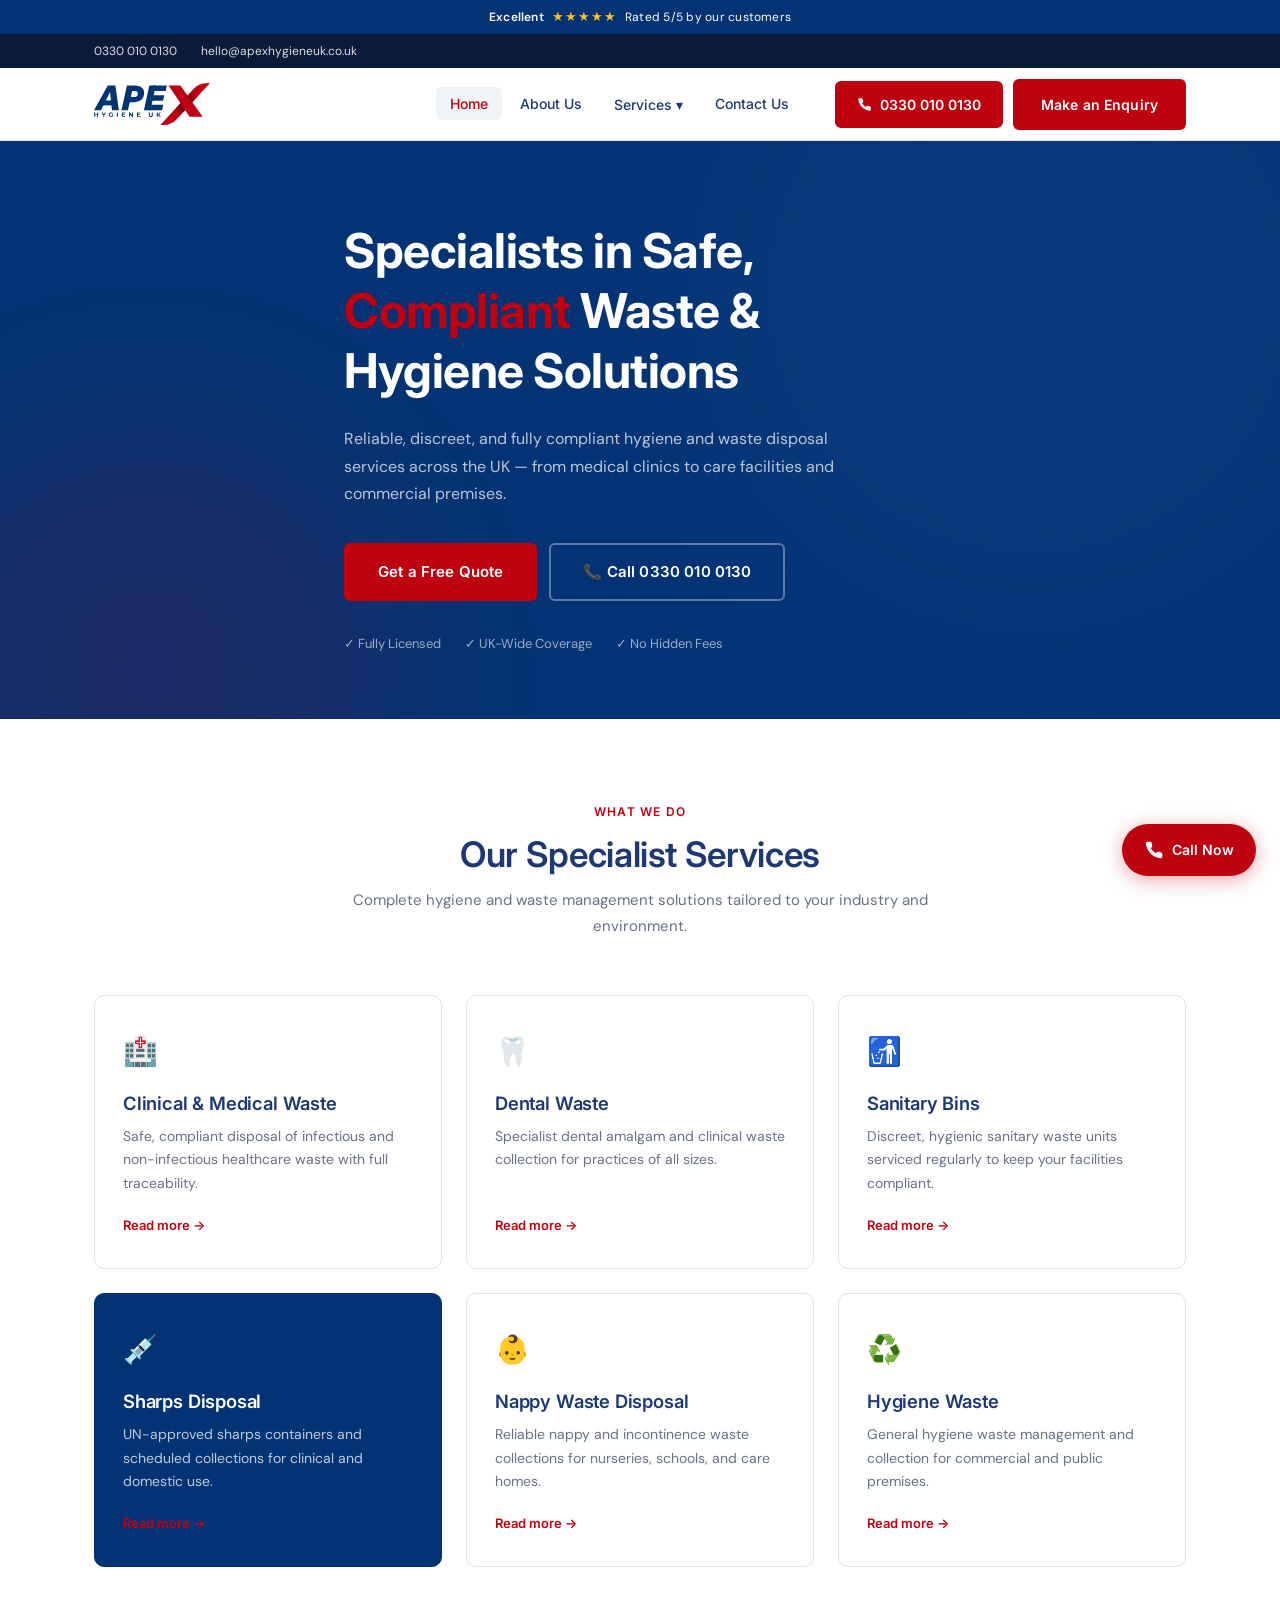
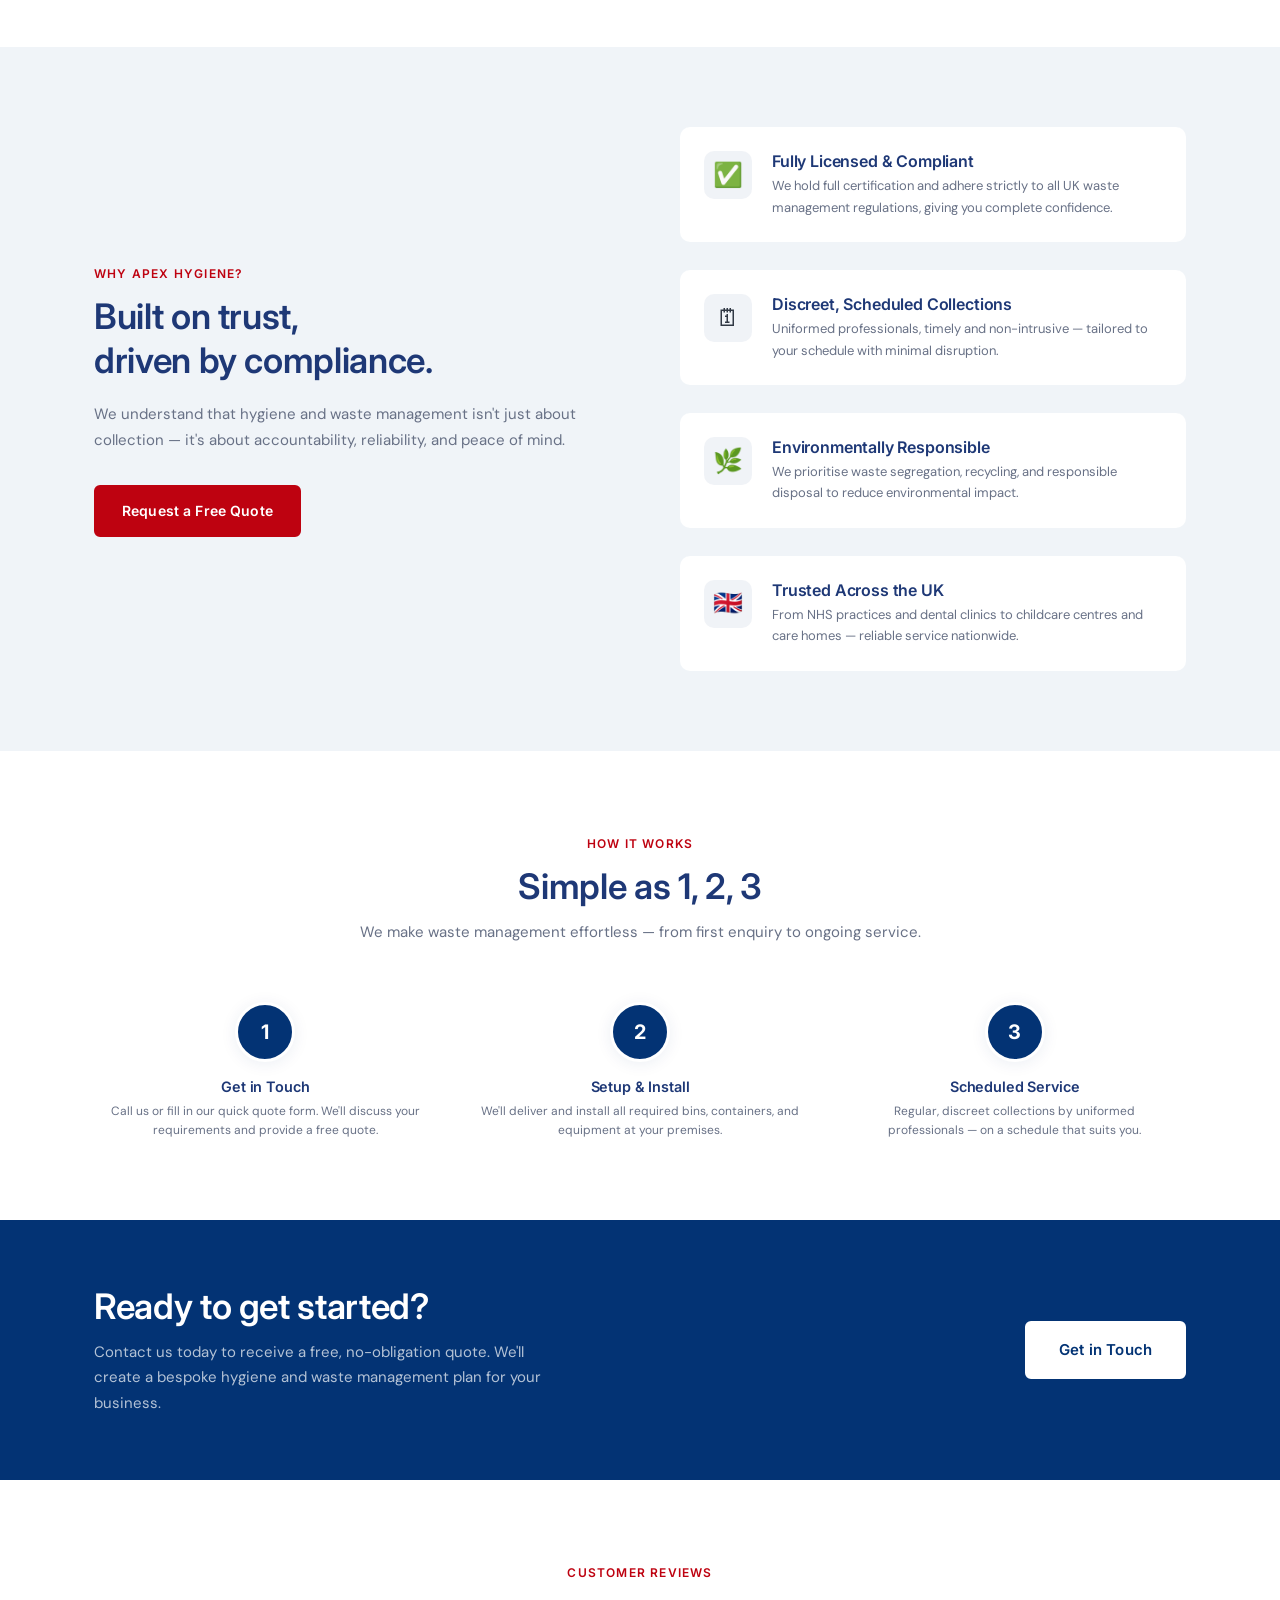
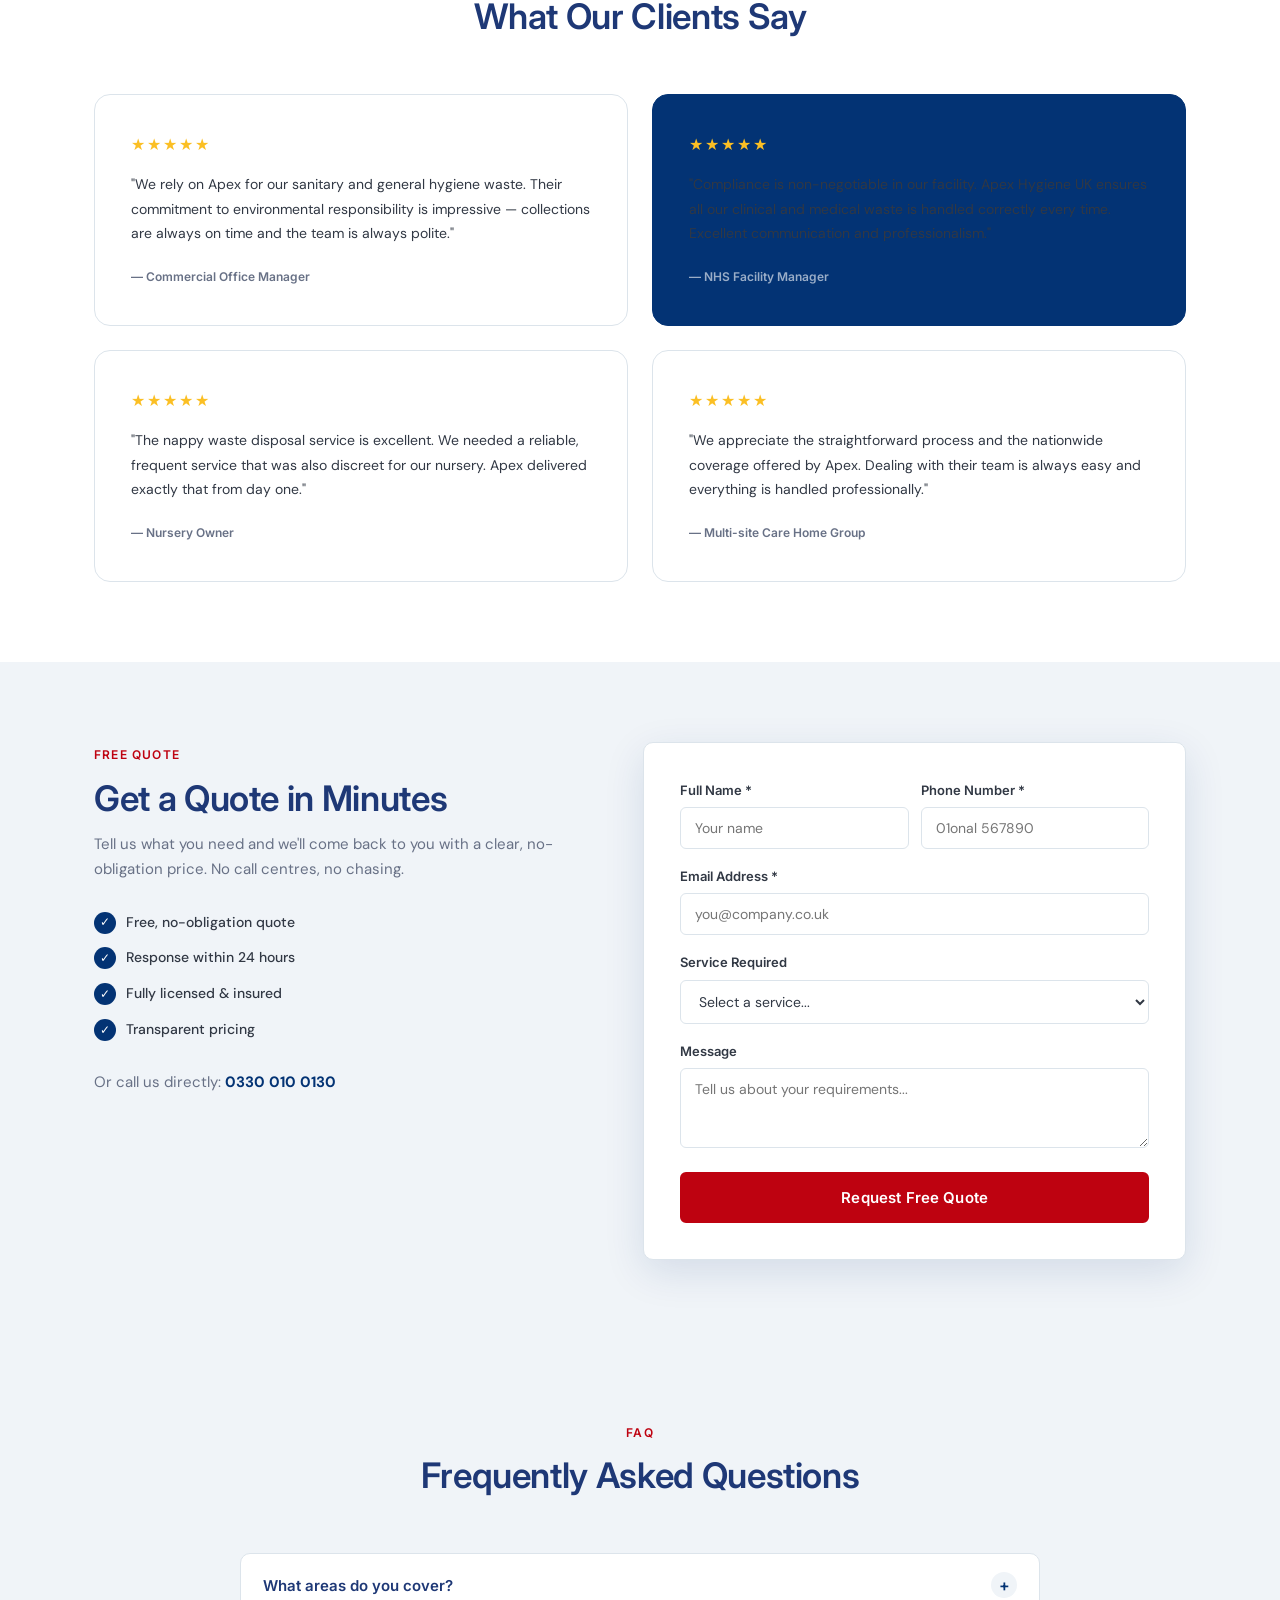
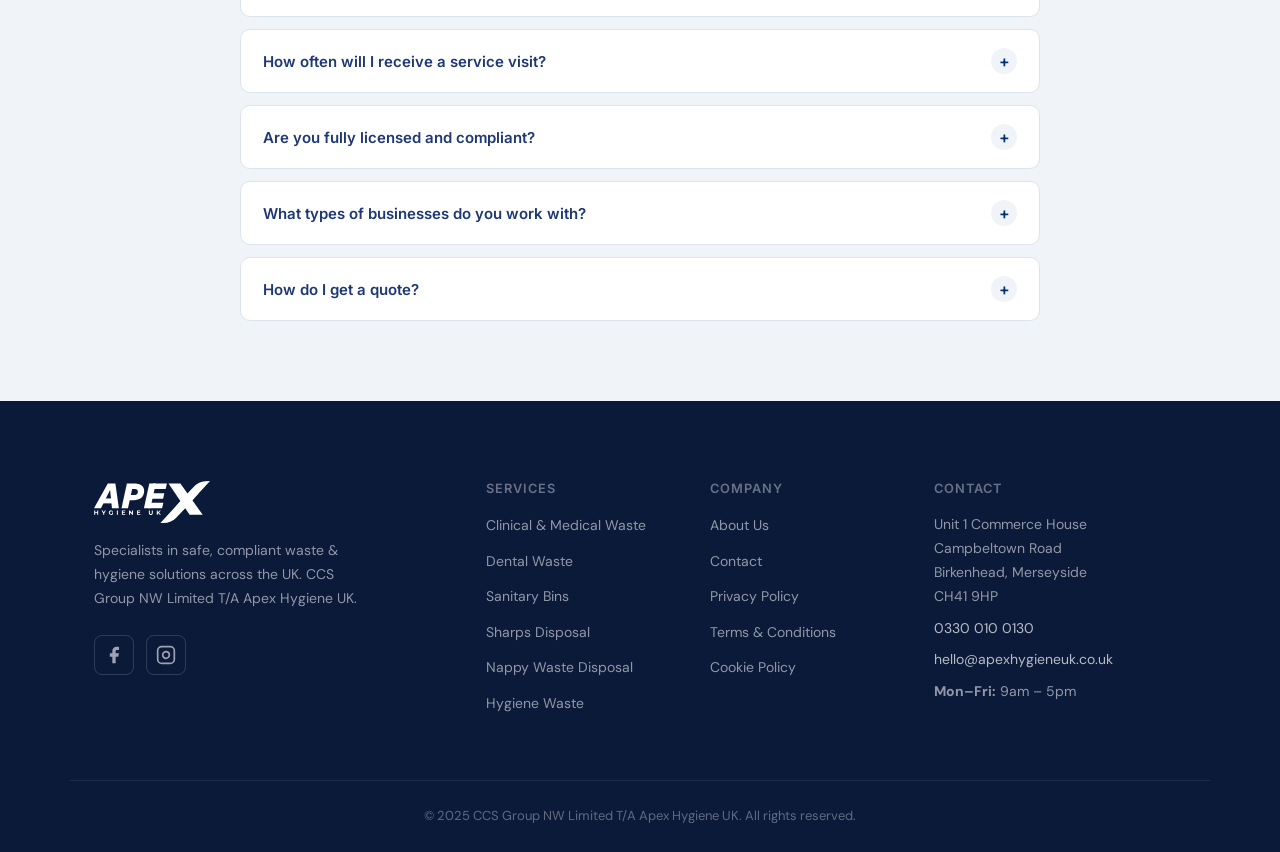
==== commit 29970b4c: "Add SVG logo, layout overhaul, quote form, floating CTA, and remove topbar address - Replace text lo" ====
--- a/index.html
+++ b/index.html
@@ -24,7 +24,6 @@
   <!-- TOP BAR -->
   <div class="topbar">
     <div class="container topbar__inner">
-      <span>📍 Unit 1 Commerce House, Campbeltown Road, Birkenhead, CH41 9HP</span>
       <span class="topbar__right">
         <a href="tel:03300100130">0330 010 0130</a>
         <a href="mailto:hello@apexhygieneuk.co.uk">hello@apexhygieneuk.co.uk</a>
@@ -36,8 +35,7 @@
   <header class="header" id="header">
     <div class="container header__inner">
       <a href="index.html" class="logo">
-        <span class="logo__mark">A</span>
-        <span class="logo__text">Apex <strong>Hygiene</strong> UK</span>
+        <img src="img/apex-logo.svg" alt="Apex Hygiene UK" class="logo__img">
       </a>
       <nav class="nav" id="nav">
         <ul class="nav__list">
@@ -72,10 +70,8 @@
     <div class="hero__bg">
       <div class="hero__shape hero__shape--1"></div>
       <div class="hero__shape hero__shape--2"></div>
-      <div class="hero__grid"></div>
     </div>
     <div class="container hero__inner">
-      <div class="hero__badge">🏆 Fully Licensed UK Waste Carrier</div>
       <h1 class="hero__title">
         Specialists in Safe,<br />
         <em>Compliant</em> Waste &amp;<br />
@@ -86,18 +82,14 @@
         across the UK — from medical clinics to care facilities and commercial premises.
       </p>
       <div class="hero__ctas">
-        <a href="pages/contact.html" class="btn btn--primary btn--lg">Get in Touch</a>
-        <a href="pages/about.html" class="btn btn--ghost btn--lg">Learn More</a>
-      </div>
-      <div class="hero__stats">
-        <div class="stat"><strong>100%</strong><span>Licensed &amp; Compliant</span></div>
-        <div class="stat"><strong>6+</strong><span>Waste Services</span></div>
-        <div class="stat"><strong>UK-Wide</strong><span>Coverage</span></div>
-      </div>
-    </div>
-    <div class="hero__scroll">
-      <span>Scroll</span>
-      <div class="hero__scroll-line"></div>
+        <a href="#quote-form" class="btn btn--primary btn--lg">Get a Free Quote</a>
+        <a href="tel:03300100130" class="btn btn--ghost-light btn--lg">📞 Call 0330 010 0130</a>
+      </div>
+      <div class="hero__trust">
+        <span>✓ Fully Licensed</span>
+        <span>✓ UK-Wide Coverage</span>
+        <span>✓ No Hidden Fees</span>
+      </div>
     </div>
   </section>
 
@@ -197,39 +189,24 @@
     <div class="container">
       <div class="section__header">
         <span class="eyebrow">How It Works</span>
-        <h2>Your Customer Journey</h2>
-        <p>From your first enquiry to ongoing service, we make waste management simple and stress-free at every step.</p>
-      </div>
-      <div class="steps">
+        <h2>Simple as 1, 2, 3</h2>
+        <p>We make waste management effortless — from first enquiry to ongoing service.</p>
+      </div>
+      <div class="steps steps--three">
         <div class="step">
           <div class="step__number">1</div>
-          <div class="step__icon">📞</div>
           <h4>Get in Touch</h4>
-          <p>Call us or fill in our quick quote form. We'll discuss your requirements and answer any questions.</p>
+          <p>Call us or fill in our quick quote form. We'll discuss your requirements and provide a free quote.</p>
         </div>
         <div class="step">
           <div class="step__number">2</div>
-          <div class="step__icon">📋</div>
-          <h4>Tailored Quote</h4>
-          <p>We'll assess your needs and provide a transparent, no-obligation quote with the right service plan.</p>
+          <h4>Setup &amp; Install</h4>
+          <p>We'll deliver and install all required bins, containers, and equipment at your premises.</p>
         </div>
         <div class="step">
           <div class="step__number">3</div>
-          <div class="step__icon">📦</div>
-          <h4>Setup &amp; Install</h4>
-          <p>Our team will deliver and install all required bins, containers, and equipment at your premises.</p>
-        </div>
-        <div class="step">
-          <div class="step__number">4</div>
-          <div class="step__icon">🔄</div>
           <h4>Scheduled Service</h4>
-          <p>Regular, discreet collections by uniformed professionals — on a schedule that suits your business.</p>
-        </div>
-        <div class="step">
-          <div class="step__number">5</div>
-          <div class="step__icon">🤝</div>
-          <h4>Ongoing Support</h4>
-          <p>Dedicated account management, compliance documentation, and a team always available when you need us.</p>
+          <p>Regular, discreet collections by uniformed professionals — on a schedule that suits you.</p>
         </div>
       </div>
     </div>
@@ -278,6 +255,60 @@
     </div>
   </section>
 
+  <!-- QUOTE FORM -->
+  <section class="section quote-section" id="quote-form">
+    <div class="container">
+      <div class="quote-section__inner">
+        <div class="quote-section__info">
+          <span class="eyebrow">Free Quote</span>
+          <h2>Get a Quote in Minutes</h2>
+          <p>Tell us what you need and we'll come back to you with a clear, no-obligation price. No call centres, no chasing.</p>
+          <ul class="quote-benefits">
+            <li><span class="quote-benefits__check">✓</span> Free, no-obligation quote</li>
+            <li><span class="quote-benefits__check">✓</span> Response within 24 hours</li>
+            <li><span class="quote-benefits__check">✓</span> Fully licensed &amp; insured</li>
+            <li><span class="quote-benefits__check">✓</span> Transparent pricing</li>
+          </ul>
+          <p class="quote-section__phone">Or call us directly: <a href="tel:03300100130"><strong>0330 010 0130</strong></a></p>
+        </div>
+        <form class="quote-form" id="quoteForm">
+          <div class="form-row">
+            <div class="form-group">
+              <label for="qName">Full Name *</label>
+              <input type="text" id="qName" placeholder="Your name" required />
+            </div>
+            <div class="form-group">
+              <label for="qPhone">Phone Number *</label>
+              <input type="tel" id="qPhone" placeholder="01onal 567890" required />
+            </div>
+          </div>
+          <div class="form-group">
+            <label for="qEmail">Email Address *</label>
+            <input type="email" id="qEmail" placeholder="you@company.co.uk" required />
+          </div>
+          <div class="form-group">
+            <label for="qService">Service Required</label>
+            <select id="qService">
+              <option value="">Select a service...</option>
+              <option>Clinical &amp; Medical Waste</option>
+              <option>Dental Waste</option>
+              <option>Sanitary Bins</option>
+              <option>Sharps Disposal</option>
+              <option>Nappy Waste Disposal</option>
+              <option>Hygiene Waste</option>
+              <option>Multiple Services</option>
+            </select>
+          </div>
+          <div class="form-group">
+            <label for="qMessage">Message</label>
+            <textarea id="qMessage" rows="3" placeholder="Tell us about your requirements..."></textarea>
+          </div>
+          <button type="submit" class="btn btn--primary btn--lg" style="width:100%;justify-content:center;">Request Free Quote</button>
+        </form>
+      </div>
+    </div>
+  </section>
+
   <!-- FAQ -->
   <section class="section faq">
     <div class="container">
@@ -315,8 +346,7 @@
     <div class="container footer__inner">
       <div class="footer__brand">
         <a href="index.html" class="logo logo--light">
-          <span class="logo__mark">A</span>
-          <span class="logo__text">Apex <strong>Hygiene</strong> UK</span>
+          <img src="img/apex-logo.svg" alt="Apex Hygiene UK" class="logo__img">
         </a>
         <p>Specialists in safe, compliant waste &amp; hygiene solutions across the UK. CCS Group NW Limited T/A Apex Hygiene UK.</p>
         <div class="footer__social">
@@ -366,6 +396,12 @@
     </div>
   </footer>
 
+  <!-- FLOATING CALL BUTTON -->
+  <a href="tel:03300100130" class="floating-call" aria-label="Call us now">
+    <svg viewBox="0 0 24 24" fill="currentColor" width="24" height="24"><path d="M22 16.92v3a2 2 0 01-2.18 2 19.79 19.79 0 01-8.63-3.07 19.5 19.5 0 01-6-6 19.79 19.79 0 01-3.07-8.67A2 2 0 014.11 2h3a2 2 0 012 1.72c.127.96.361 1.903.7 2.81a2 2 0 01-.45 2.11L8.09 9.91a16 16 0 006 6l1.27-1.27a2 2 0 012.11-.45c.907.339 1.85.573 2.81.7A2 2 0 0122 16.92z"/></svg>
+    <span class="floating-call__text">Call Now</span>
+  </a>
+
   <script src="js/main.js"></script>
 </body>
 </html>
--- a/css/style.css
+++ b/css/style.css
@@ -221,31 +221,17 @@
 .logo {
   display: flex;
   align-items: center;
-  gap: 10px;
   text-decoration: none;
   flex-shrink: 0;
 }
-.logo__mark {
-  width: 36px; height: 36px;
-  background: var(--navy);
-  color: var(--white);
-  font-family: var(--font-display);
-  font-size: 18px;
-  font-weight: 700;
-  display: flex;
-  align-items: center;
-  justify-content: center;
-  border-radius: 8px;
-}
-.logo__text {
-  font-family: var(--font-display);
-  font-size: 16px;
-  font-weight: 600;
-  color: var(--navy-mid);
-}
-.logo__text strong { color: var(--red); }
-.logo--light .logo__text { color: rgba(255,255,255,0.9); }
-.logo--light .logo__text strong { color: var(--red); }
+.logo__img {
+  height: 42px;
+  width: auto;
+  display: block;
+}
+.logo--light .logo__img {
+  filter: brightness(0) invert(1);
+}
 
 /* Nav */
 .nav { margin-left: auto; }
@@ -361,7 +347,6 @@
 ============================================ */
 .hero {
   position: relative;
-  min-height: 80vh;
   display: flex;
   align-items: center;
   overflow: hidden;
@@ -390,34 +375,33 @@
   bottom: -200px; left: -100px;
   opacity: 0.12;
 }
-.hero__grid {
-  position: absolute;
-  inset: 0;
-  background-image:
-    linear-gradient(rgba(255,255,255,0.03) 1px, transparent 1px),
-    linear-gradient(90deg, rgba(255,255,255,0.03) 1px, transparent 1px);
-  background-size: 60px 60px;
+/* hero trust badges */
+.hero__trust {
+  display: flex;
+  gap: 24px;
+  flex-wrap: wrap;
+  font-size: 13px;
+  color: rgba(255,255,255,0.6);
+  animation: fadeUp 0.6s 0.4s ease both;
+}
+.hero__trust span { display: flex; align-items: center; gap: 4px; }
+.btn--ghost-light {
+  background: transparent;
+  color: var(--white);
+  border-color: rgba(255,255,255,0.35);
+}
+.btn--ghost-light:hover {
+  background: rgba(255,255,255,0.1);
+  border-color: rgba(255,255,255,0.6);
+  transform: translateY(-1px);
 }
 .hero__inner {
   position: relative;
   z-index: 2;
-  padding: 100px 24px 80px;
-  max-width: 680px;
-}
-.hero__badge {
-  display: inline-flex;
-  align-items: center;
-  gap: 8px;
-  background: rgba(255,255,255,0.1);
-  border: 1px solid rgba(255,255,255,0.2);
-  color: rgba(255,255,255,0.9);
-  font-size: 12px;
-  font-weight: 500;
-  padding: 6px 16px;
-  border-radius: 100px;
-  margin-bottom: 24px;
-  animation: fadeUp 0.6s ease both;
-}
+  padding: 80px 24px 64px;
+  max-width: 640px;
+}
+/* badge removed for cleaner hero */
 .hero__title {
   color: var(--white);
   margin-bottom: 24px;
@@ -438,9 +422,9 @@
 }
 .hero__ctas {
   display: flex;
-  gap: 16px;
+  gap: 12px;
   flex-wrap: wrap;
-  margin-bottom: 64px;
+  margin-bottom: 32px;
   animation: fadeUp 0.6s 0.3s ease both;
 }
 .hero__stats {
@@ -946,21 +930,12 @@
 .how-it-works { background: var(--white); }
 .steps {
   display: grid;
-  grid-template-columns: repeat(5, 1fr);
-  gap: 0;
+  grid-template-columns: repeat(3, 1fr);
+  gap: 32px;
   position: relative;
   counter-reset: step;
 }
-.steps::before {
-  content: '';
-  position: absolute;
-  top: 36px;
-  left: 10%;
-  right: 10%;
-  height: 2px;
-  background: var(--border);
-  z-index: 0;
-}
+.steps--three { grid-template-columns: repeat(3, 1fr); }
 .step {
   text-align: center;
   position: relative;
@@ -1076,6 +1051,118 @@
 }
 
 /* ============================================
+   QUOTE FORM SECTION
+============================================ */
+.quote-section { background: var(--mist); }
+.quote-section__inner {
+  display: grid;
+  grid-template-columns: 1fr 1.1fr;
+  gap: 56px;
+  align-items: start;
+}
+.quote-section__info h2 { margin-bottom: 12px; }
+.quote-section__info > p { color: var(--text-muted); font-size: 15px; line-height: 1.7; }
+.quote-benefits {
+  display: flex;
+  flex-direction: column;
+  gap: 12px;
+  margin: 28px 0;
+}
+.quote-benefits li {
+  display: flex;
+  align-items: center;
+  gap: 10px;
+  font-size: 14px;
+  color: var(--text);
+  font-weight: 500;
+}
+.quote-benefits__check {
+  width: 22px; height: 22px;
+  background: var(--navy);
+  color: var(--white);
+  border-radius: 50%;
+  display: flex; align-items: center; justify-content: center;
+  font-size: 12px;
+  flex-shrink: 0;
+}
+.quote-section__phone {
+  font-size: 15px;
+  color: var(--text-muted);
+}
+.quote-section__phone a { color: var(--navy); }
+.quote-form {
+  background: var(--white);
+  padding: 36px;
+  border-radius: var(--radius);
+  box-shadow: var(--shadow-lg);
+  border: 1px solid var(--border);
+}
+.quote-form .form-group { margin-bottom: 16px; }
+.quote-form .form-group label {
+  display: block;
+  font-size: 13px;
+  font-weight: 600;
+  font-family: var(--font-display);
+  color: var(--text);
+  margin-bottom: 6px;
+}
+.quote-form .form-group input,
+.quote-form .form-group select,
+.quote-form .form-group textarea {
+  width: 100%;
+  padding: 11px 14px;
+  border: 1px solid var(--border);
+  border-radius: 6px;
+  font-family: var(--font-body);
+  font-size: 14px;
+  color: var(--text);
+  background: var(--white);
+  transition: border-color var(--transition);
+  outline: none;
+}
+.quote-form .form-group input:focus,
+.quote-form .form-group select:focus,
+.quote-form .form-group textarea:focus {
+  border-color: var(--navy);
+  box-shadow: 0 0 0 3px rgba(3,51,116,0.08);
+}
+.quote-form textarea { resize: vertical; min-height: 80px; }
+.quote-form .form-row { display: grid; grid-template-columns: 1fr 1fr; gap: 12px; }
+
+/* ============================================
+   FLOATING CALL BUTTON
+============================================ */
+.floating-call {
+  position: fixed;
+  bottom: 24px;
+  right: 24px;
+  z-index: 999;
+  display: flex;
+  align-items: center;
+  gap: 8px;
+  background: var(--red);
+  color: var(--white);
+  padding: 14px 22px;
+  border-radius: 50px;
+  font-family: var(--font-display);
+  font-size: 14px;
+  font-weight: 600;
+  text-decoration: none;
+  box-shadow: 0 4px 20px rgba(190,2,16,0.35);
+  transition: all 0.25s ease;
+}
+.floating-call:hover {
+  background: var(--red-hover);
+  transform: translateY(-2px);
+  box-shadow: 0 8px 30px rgba(190,2,16,0.4);
+}
+.floating-call svg {
+  width: 20px;
+  height: 20px;
+  fill: currentColor;
+}
+
+/* ============================================
    ANIMATIONS
 ============================================ */
 @keyframes fadeUp {
@@ -1098,15 +1185,18 @@
 @media (max-width: 1024px) {
   .services__grid { grid-template-columns: repeat(2, 1fr); }
   .footer__inner { grid-template-columns: 1fr 1fr; gap: 40px; }
-  .why-us__inner { grid-template-columns: 1fr; gap: 48px; }
+  .why-us__inner { grid-template-columns: 1fr; gap: 40px; }
   .service-page__inner { grid-template-columns: 1fr; }
   .service-sidebar { position: static; }
-  .steps { grid-template-columns: repeat(3, 1fr); gap: 32px; }
-  .steps::before { display: none; }
+  .quote-section__inner { grid-template-columns: 1fr; gap: 40px; }
 }
 
 @media (max-width: 768px) {
+  /* Hide topbar and review bar on mobile for cleaner look */
   .topbar { display: none; }
+  .review-bar { display: none; }
+
+  /* Mobile nav */
   .nav { display: none; }
   .nav.open {
     display: block;
@@ -1134,23 +1224,59 @@
   }
   .hamburger { display: flex; }
   .header__ctas { display: none; }
-  .review-bar { font-size: 12px; }
-  .review-bar__inner { gap: 6px; }
+
+  /* Reduce section padding on mobile */
+  .section { padding: 56px 0; }
+
+  /* Stack grids to single column */
   .services__grid { grid-template-columns: 1fr; }
   .testimonials__grid { grid-template-columns: 1fr; }
-  .footer__inner { grid-template-columns: 1fr; gap: 32px; }
+  .footer__inner { grid-template-columns: 1fr; gap: 28px; }
   .contact-page__inner { grid-template-columns: 1fr; }
   .about-grid { grid-template-columns: 1fr; }
-  .contact-form { padding: 32px 24px; }
+  .contact-form { padding: 28px 20px; }
   .form-row { grid-template-columns: 1fr; }
   .cta-banner__inner { flex-direction: column; text-align: center; }
-  .hero__stats { gap: 32px; }
-  .hero__scroll { display: none; }
-  .steps { grid-template-columns: repeat(2, 1fr); gap: 24px; }
+  .steps { grid-template-columns: 1fr; gap: 20px; }
+
+  /* Hero mobile */
+  .hero__inner { padding: 56px 20px 48px; }
+  .hero__title { font-size: 1.75rem; }
+  .hero__sub { font-size: 14px; }
+  .hero__ctas { flex-direction: column; gap: 10px; }
+  .hero__ctas .btn { width: 100%; justify-content: center; }
+  .hero__trust { gap: 12px; font-size: 12px; }
+
+  /* Quote form mobile */
+  .quote-section__inner { grid-template-columns: 1fr; gap: 32px; }
+  .quote-form { padding: 24px 20px; }
+  .quote-form .form-row { grid-template-columns: 1fr; }
+
+  /* Floating call - more prominent on mobile */
+  .floating-call {
+    bottom: 16px;
+    right: 16px;
+    left: 16px;
+    justify-content: center;
+    padding: 16px;
+    font-size: 15px;
+    border-radius: 12px;
+  }
+
+  /* Add bottom padding to body so floating button doesn't overlap */
+  body { padding-bottom: 72px; }
+
+  /* CTA banner tighter */
+  .cta-banner { padding: 48px 0; }
+
+  /* Section header tighter */
+  .section__header { margin-bottom: 36px; }
 }
 
 @media (max-width: 480px) {
-  .steps { grid-template-columns: 1fr; gap: 16px; }
-  .section { padding: 56px 0; }
-  .hero__inner { padding: 64px 20px 48px; }
-}
+  .section { padding: 44px 0; }
+  .hero__inner { padding: 44px 16px 36px; }
+  .hero__title { font-size: 1.5rem; }
+  .container { padding: 0 16px; }
+  .floating-call__text { display: inline; }
+}
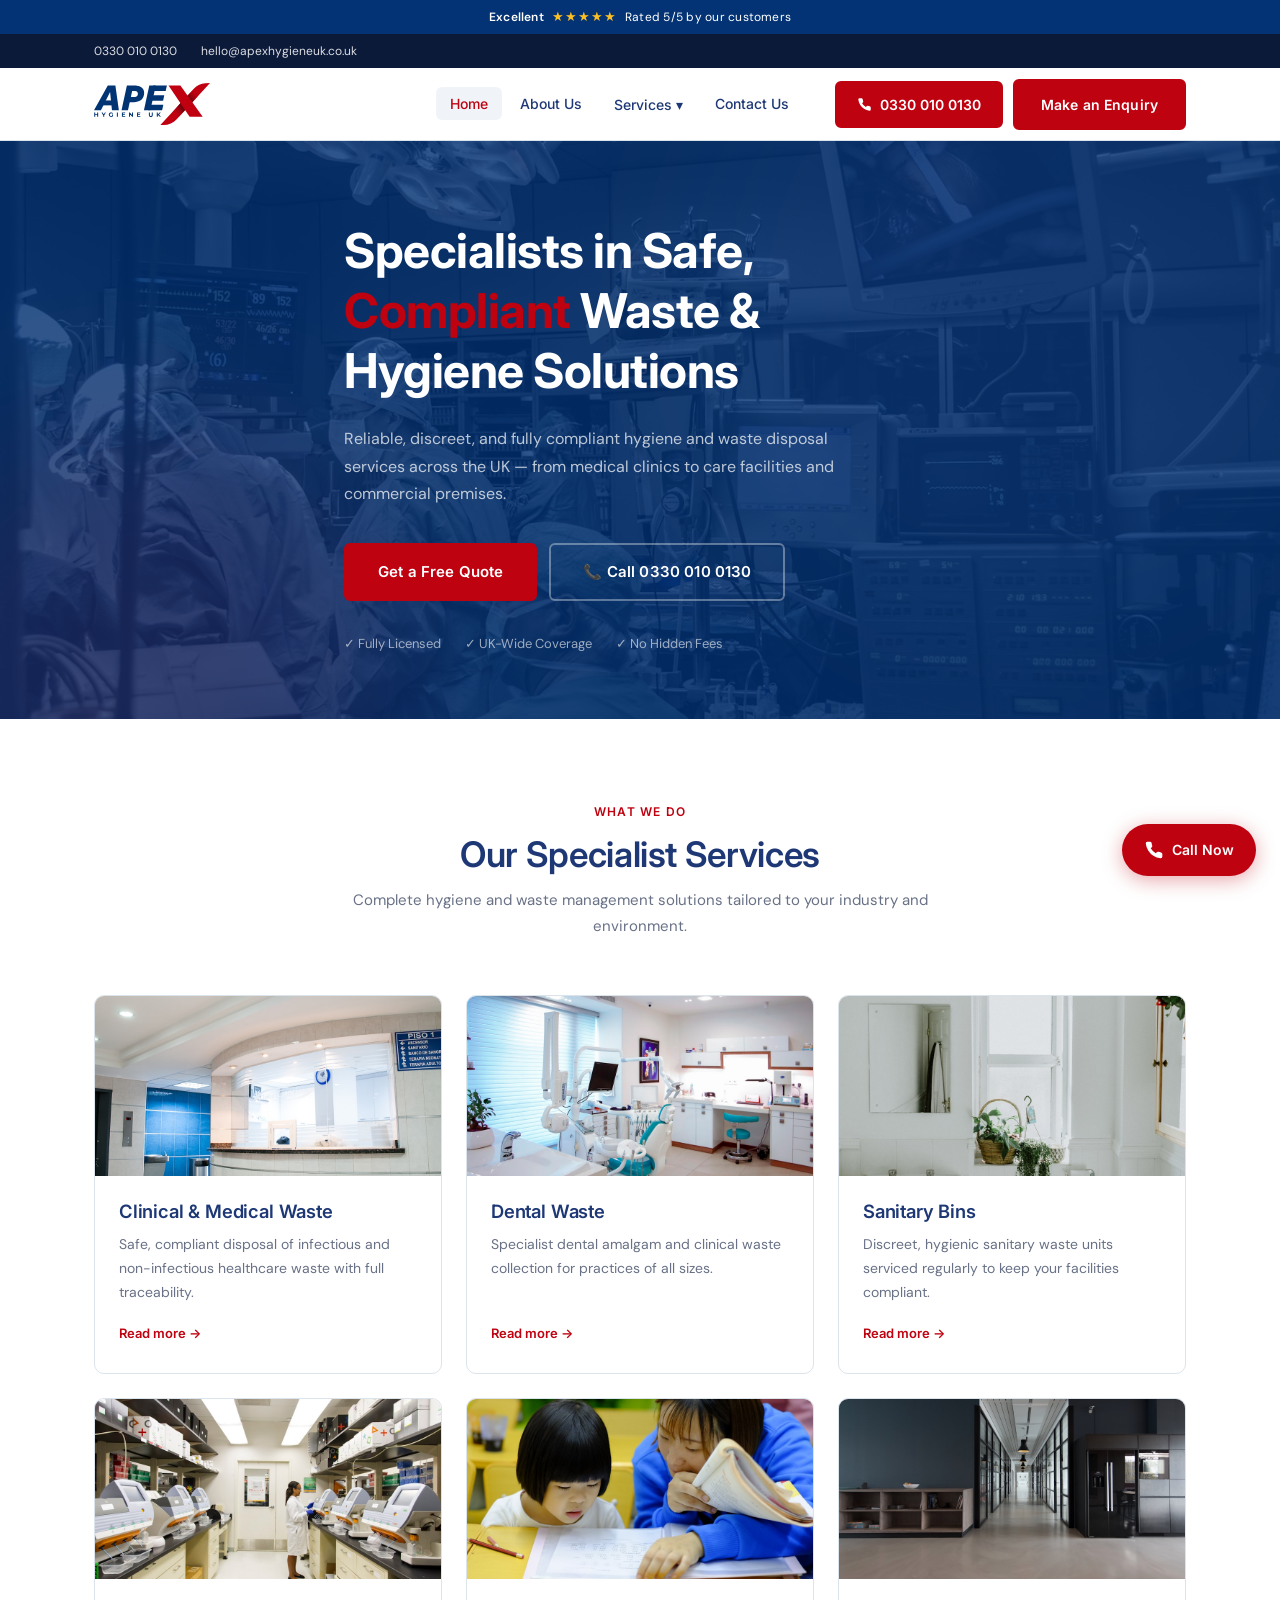
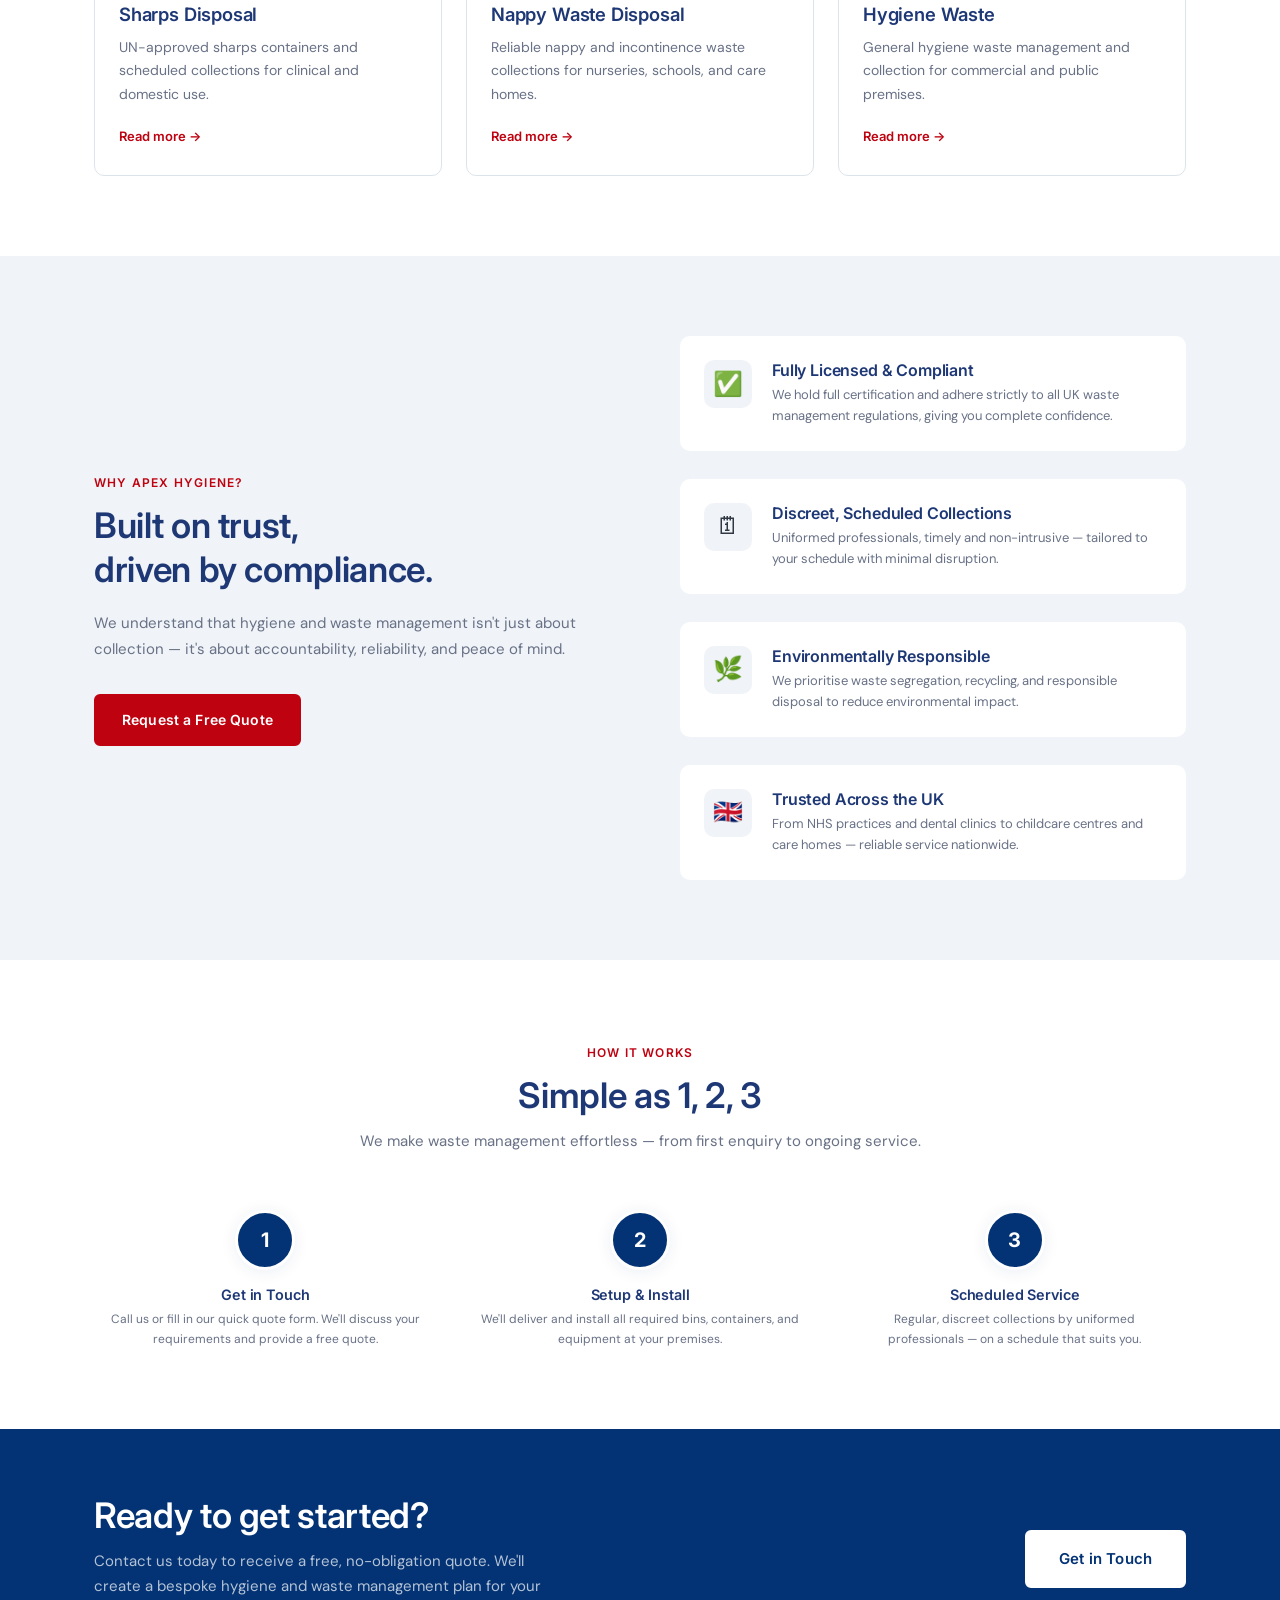
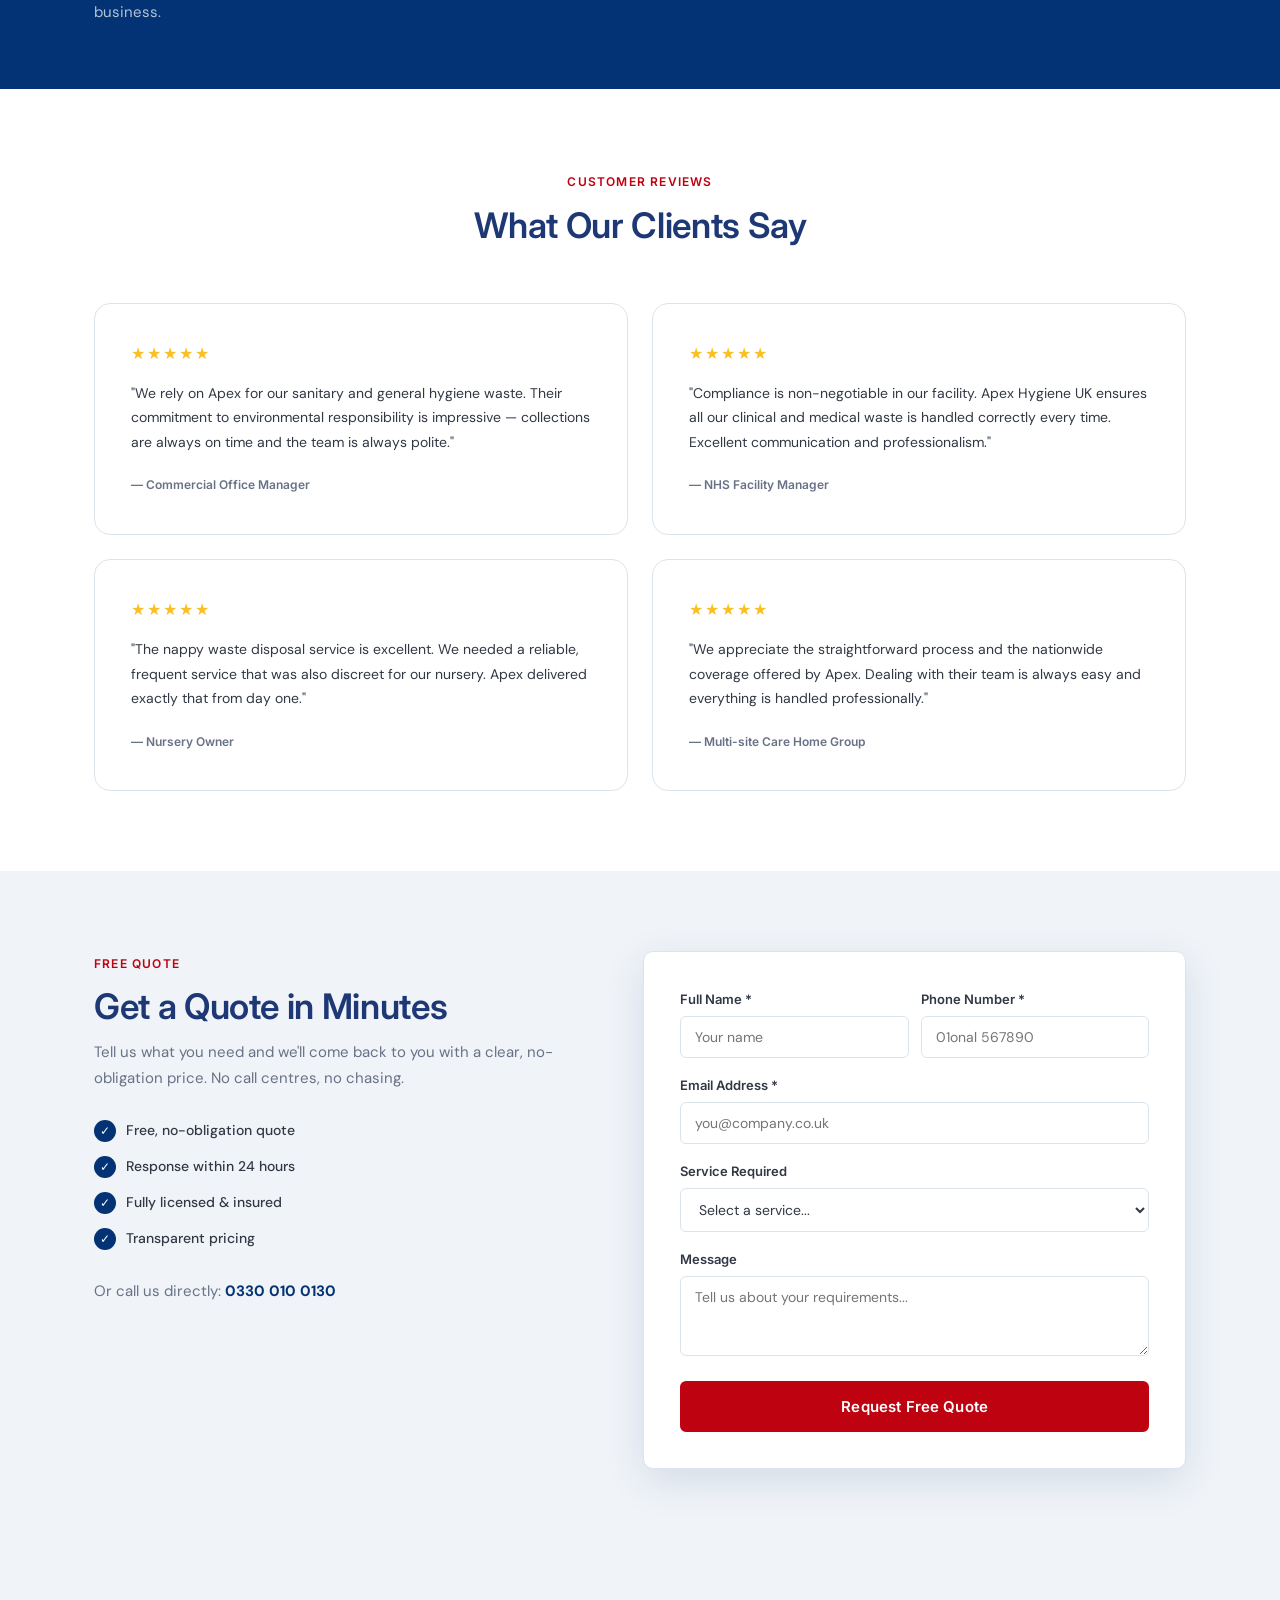
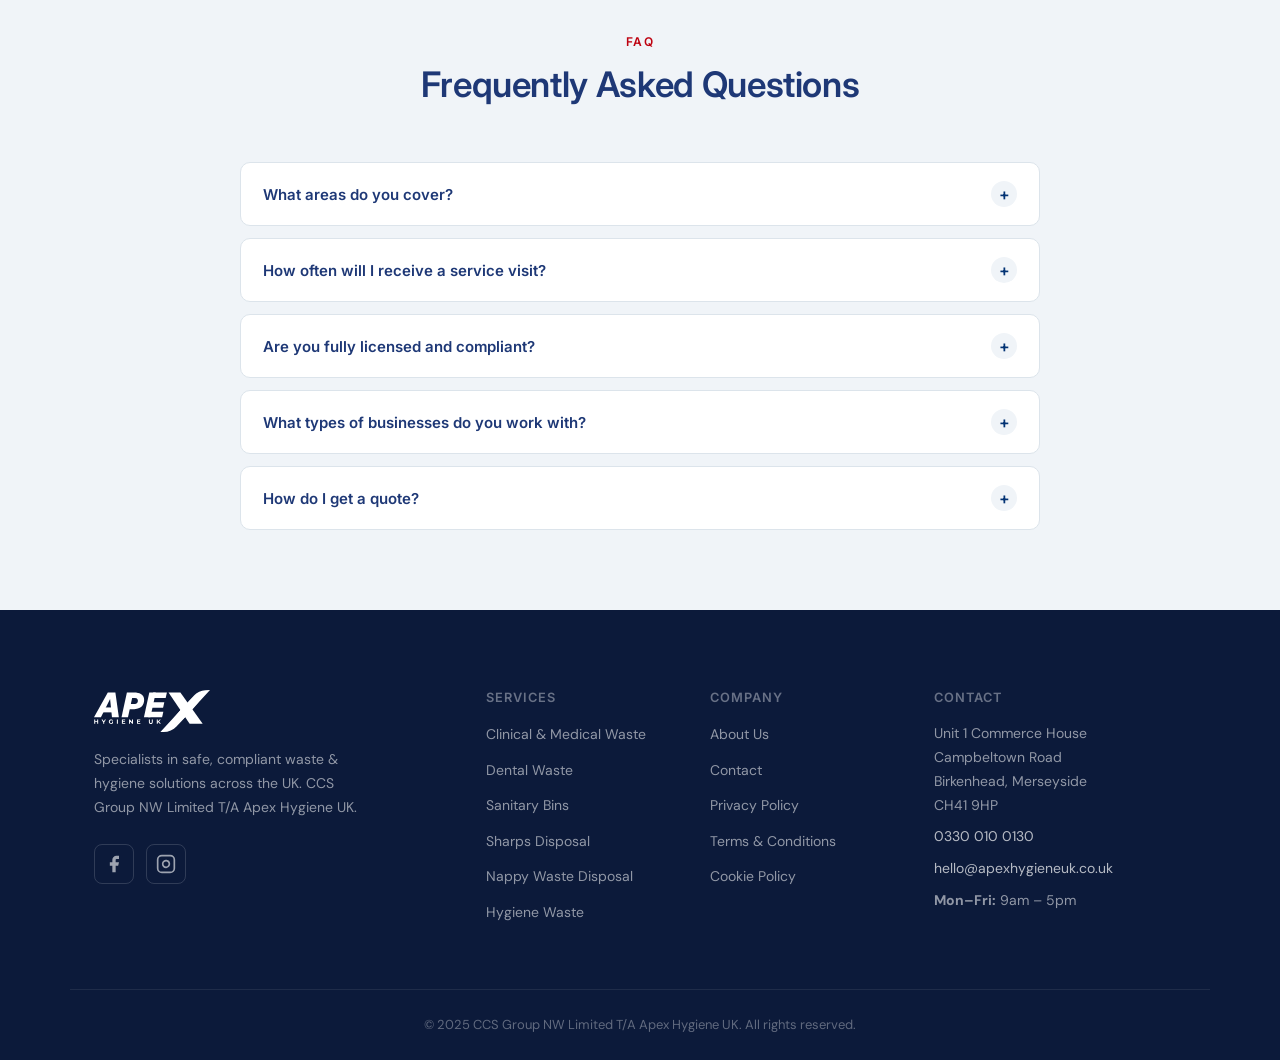
==== commit 8a81e343: "Standardize card colors, add service images, declutter mobile footer - Replace emoji clipart on serv" ====
--- a/index.html
+++ b/index.html
@@ -103,40 +103,52 @@
       </div>
       <div class="services__grid">
         <a href="pages/clinical-medical-waste.html" class="service-card">
-          <div class="service-card__icon">🏥</div>
-          <h3>Clinical &amp; Medical Waste</h3>
-          <p>Safe, compliant disposal of infectious and non-infectious healthcare waste with full traceability.</p>
-          <span class="service-card__link">Read more →</span>
+          <div class="service-card__img"><img src="img/clinical-waste.jpg" alt="Clinical and medical waste disposal" loading="lazy"></div>
+          <div class="service-card__body">
+            <h3>Clinical &amp; Medical Waste</h3>
+            <p>Safe, compliant disposal of infectious and non-infectious healthcare waste with full traceability.</p>
+            <span class="service-card__link">Read more →</span>
+          </div>
         </a>
         <a href="pages/dental-waste.html" class="service-card">
-          <div class="service-card__icon">🦷</div>
-          <h3>Dental Waste</h3>
-          <p>Specialist dental amalgam and clinical waste collection for practices of all sizes.</p>
-          <span class="service-card__link">Read more →</span>
+          <div class="service-card__img"><img src="img/dental-office.jpg" alt="Dental waste collection" loading="lazy"></div>
+          <div class="service-card__body">
+            <h3>Dental Waste</h3>
+            <p>Specialist dental amalgam and clinical waste collection for practices of all sizes.</p>
+            <span class="service-card__link">Read more →</span>
+          </div>
         </a>
         <a href="pages/sanitary-bins.html" class="service-card">
-          <div class="service-card__icon">🚮</div>
-          <h3>Sanitary Bins</h3>
-          <p>Discreet, hygienic sanitary waste units serviced regularly to keep your facilities compliant.</p>
-          <span class="service-card__link">Read more →</span>
-        </a>
-        <a href="pages/sharps-disposal.html" class="service-card service-card--accent">
-          <div class="service-card__icon">💉</div>
-          <h3>Sharps Disposal</h3>
-          <p>UN-approved sharps containers and scheduled collections for clinical and domestic use.</p>
-          <span class="service-card__link">Read more →</span>
+          <div class="service-card__img"><img src="img/washroom.jpg" alt="Sanitary bin services" loading="lazy"></div>
+          <div class="service-card__body">
+            <h3>Sanitary Bins</h3>
+            <p>Discreet, hygienic sanitary waste units serviced regularly to keep your facilities compliant.</p>
+            <span class="service-card__link">Read more →</span>
+          </div>
+        </a>
+        <a href="pages/sharps-disposal.html" class="service-card">
+          <div class="service-card__img"><img src="img/medical-equipment.jpg" alt="Sharps disposal containers" loading="lazy"></div>
+          <div class="service-card__body">
+            <h3>Sharps Disposal</h3>
+            <p>UN-approved sharps containers and scheduled collections for clinical and domestic use.</p>
+            <span class="service-card__link">Read more →</span>
+          </div>
         </a>
         <a href="pages/nappy-waste.html" class="service-card">
-          <div class="service-card__icon">👶</div>
-          <h3>Nappy Waste Disposal</h3>
-          <p>Reliable nappy and incontinence waste collections for nurseries, schools, and care homes.</p>
-          <span class="service-card__link">Read more →</span>
+          <div class="service-card__img"><img src="img/nursery.jpg" alt="Nappy waste disposal" loading="lazy"></div>
+          <div class="service-card__body">
+            <h3>Nappy Waste Disposal</h3>
+            <p>Reliable nappy and incontinence waste collections for nurseries, schools, and care homes.</p>
+            <span class="service-card__link">Read more →</span>
+          </div>
         </a>
         <a href="pages/hygiene-waste.html" class="service-card">
-          <div class="service-card__icon">♻️</div>
-          <h3>Hygiene Waste</h3>
-          <p>General hygiene waste management and collection for commercial and public premises.</p>
-          <span class="service-card__link">Read more →</span>
+          <div class="service-card__img"><img src="img/office-building.jpg" alt="Hygiene waste management" loading="lazy"></div>
+          <div class="service-card__body">
+            <h3>Hygiene Waste</h3>
+            <p>General hygiene waste management and collection for commercial and public premises.</p>
+            <span class="service-card__link">Read more →</span>
+          </div>
         </a>
       </div>
     </div>
@@ -236,7 +248,7 @@
           <p>"We rely on Apex for our sanitary and general hygiene waste. Their commitment to environmental responsibility is impressive — collections are always on time and the team is always polite."</p>
           <span class="testimonial__author">— Commercial Office Manager</span>
         </div>
-        <div class="testimonial testimonial--featured">
+        <div class="testimonial">
           <div class="testimonial__stars">★★★★★</div>
           <p>"Compliance is non-negotiable in our facility. Apex Hygiene UK ensures all our clinical and medical waste is handled correctly every time. Excellent communication and professionalism."</p>
           <span class="testimonial__author">— NHS Facility Manager</span>
--- a/css/style.css
+++ b/css/style.css
@@ -353,6 +353,14 @@
   background: var(--navy);
   color: var(--white);
 }
+.hero::before {
+  content: '';
+  position: absolute;
+  inset: 0;
+  background: url('../img/hero-bg.jpg') center/cover no-repeat;
+  opacity: 0.18;
+  z-index: 1;
+}
 .hero__bg {
   position: absolute;
   inset: 0;
@@ -487,7 +495,6 @@
 .service-card {
   display: flex;
   flex-direction: column;
-  padding: 32px 28px;
   border: 1px solid var(--border);
   border-radius: var(--radius);
   background: var(--white);
@@ -513,22 +520,29 @@
   border-color: var(--navy-light);
 }
 .service-card:hover::before { transform: scaleX(1); }
-.service-card--accent {
-  background: var(--navy);
-  border-color: var(--navy);
-  color: var(--white);
-}
-.service-card--accent h3 { color: var(--white); }
-.service-card--accent p { color: rgba(255,255,255,0.75); }
-.service-card--accent .service-card__link { color: var(--red); }
-.service-card--accent::before { background: var(--red); }
-.service-card__icon {
-  font-size: 28px;
-  margin-bottom: 16px;
+.service-card__img {
+  width: 100%;
+  height: 180px;
+  overflow: hidden;
+}
+.service-card__img img {
+  width: 100%;
+  height: 100%;
+  object-fit: cover;
+  display: block;
+  transition: transform 0.3s ease;
+}
+.service-card:hover .service-card__img img {
+  transform: scale(1.05);
+}
+.service-card__body {
+  padding: 24px 24px 28px;
+  display: flex;
+  flex-direction: column;
+  flex: 1;
 }
 .service-card h3 { margin-bottom: 10px; }
 .service-card p { font-size: 14px; color: var(--text-muted); flex: 1; margin-bottom: 18px; line-height: 1.7; }
-.service-card--accent p { color: rgba(255,255,255,0.75); }
 .service-card__link {
   font-family: var(--font-display);
   font-size: 13px;
@@ -609,21 +623,14 @@
 }
 .testimonial:hover {
   box-shadow: var(--shadow);
-  border-color: var(--teal-light);
-}
-.testimonial--featured {
-  background: var(--navy);
-  border-color: var(--navy);
-  color: var(--white);
-}
-.testimonial--featured p { color: rgba(255,255,255,0.85); }
+  border-color: var(--navy-light);
+}
 .testimonial__stars {
   color: #fbbf24;
   font-size: 16px;
   margin-bottom: 14px;
   letter-spacing: 2px;
 }
-.testimonial--featured .testimonial__stars { color: #fbbf24; }
 .testimonial p {
   font-size: 14px;
   line-height: 1.75;
@@ -636,7 +643,6 @@
   font-family: var(--font-display);
   color: var(--text-muted);
 }
-.testimonial--featured .testimonial__author { color: rgba(255,255,255,0.6); }
 
 /* ============================================
    FOOTER
@@ -725,8 +731,21 @@
 .page-hero .breadcrumb a { color: rgba(255,255,255,0.55); }
 .page-hero .breadcrumb a:hover { color: var(--red); }
 .page-hero .breadcrumb span { color: rgba(255,255,255,0.25); }
-.page-hero h1 { color: var(--white); }
-.page-hero p { color: rgba(255,255,255,0.65); max-width: 560px; font-size: 16px; margin-top: 12px; line-height: 1.7; }
+.page-hero h1 { color: var(--white); text-align: center; }
+.page-hero p { color: rgba(255,255,255,0.65); max-width: 560px; font-size: 16px; margin-top: 12px; line-height: 1.7; text-align: center; margin-left: auto; margin-right: auto; }
+.page-hero .breadcrumb { justify-content: center; }
+
+/* Service banner image */
+.service-banner {
+  width: 100%;
+  overflow: hidden;
+}
+.service-banner img {
+  width: 100%;
+  height: 300px;
+  object-fit: cover;
+  display: block;
+}
 
 /* ============================================
    SERVICE PAGE
@@ -738,6 +757,17 @@
   gap: 64px;
   align-items: start;
 }
+.service-content__img {
+  border-radius: var(--radius);
+  overflow: hidden;
+  margin-bottom: 32px;
+}
+.service-content__img img {
+  width: 100%;
+  height: 280px;
+  object-fit: cover;
+  display: block;
+}
 .service-content h2 { margin: 40px 0 16px; }
 .service-content h2:first-child { margin-top: 0; }
 .service-content p { font-size: 16px; color: var(--text-muted); margin-bottom: 20px; }
@@ -781,6 +811,15 @@
 .sidebar-card h4 { color: var(--red); margin-bottom: 14px; font-size: 11px; letter-spacing: 0.1em; text-transform: uppercase; }
 .sidebar-card p { color: rgba(255,255,255,0.75); font-size: 15px; margin-bottom: 24px; }
 .sidebar-card .btn { width: 100%; justify-content: center; }
+.sidebar-card__phone { margin-bottom: 0; }
+.sidebar-card__phone a {
+  color: var(--white);
+  font-family: var(--font-display);
+  font-size: 18px;
+  font-weight: 600;
+  text-decoration: none;
+}
+.sidebar-card__phone a:hover { color: var(--red); }
 .sidebar-links {
   background: var(--mist);
   padding: 32px;
@@ -879,6 +918,17 @@
    ABOUT PAGE
 ============================================ */
 .about-section { padding: 80px 0; }
+.about-image {
+  border-radius: var(--radius-lg);
+  overflow: hidden;
+  margin-bottom: 48px;
+}
+.about-image img {
+  width: 100%;
+  height: 360px;
+  object-fit: cover;
+  display: block;
+}
 .about-grid {
   display: grid;
   grid-template-columns: 1fr 1fr;
@@ -1245,6 +1295,7 @@
   .hero__sub { font-size: 14px; }
   .hero__ctas { flex-direction: column; gap: 10px; }
   .hero__ctas .btn { width: 100%; justify-content: center; }
+  .hero__ctas .btn--ghost-light { display: none; } /* floating call bar handles this on mobile */
   .hero__trust { gap: 12px; font-size: 12px; }
 
   /* Quote form mobile */
@@ -1271,6 +1322,12 @@
 
   /* Section header tighter */
   .section__header { margin-bottom: 36px; }
+
+  /* Declutter footer on mobile — hide services column (accessible via nav) */
+  .footer { padding: 48px 0 0; }
+  .footer__inner { gap: 24px; padding-bottom: 32px; }
+  .footer__col:nth-child(2) { display: none; }
+  .footer__brand p { margin: 12px 0 16px; }
 }
 
 @media (max-width: 480px) {
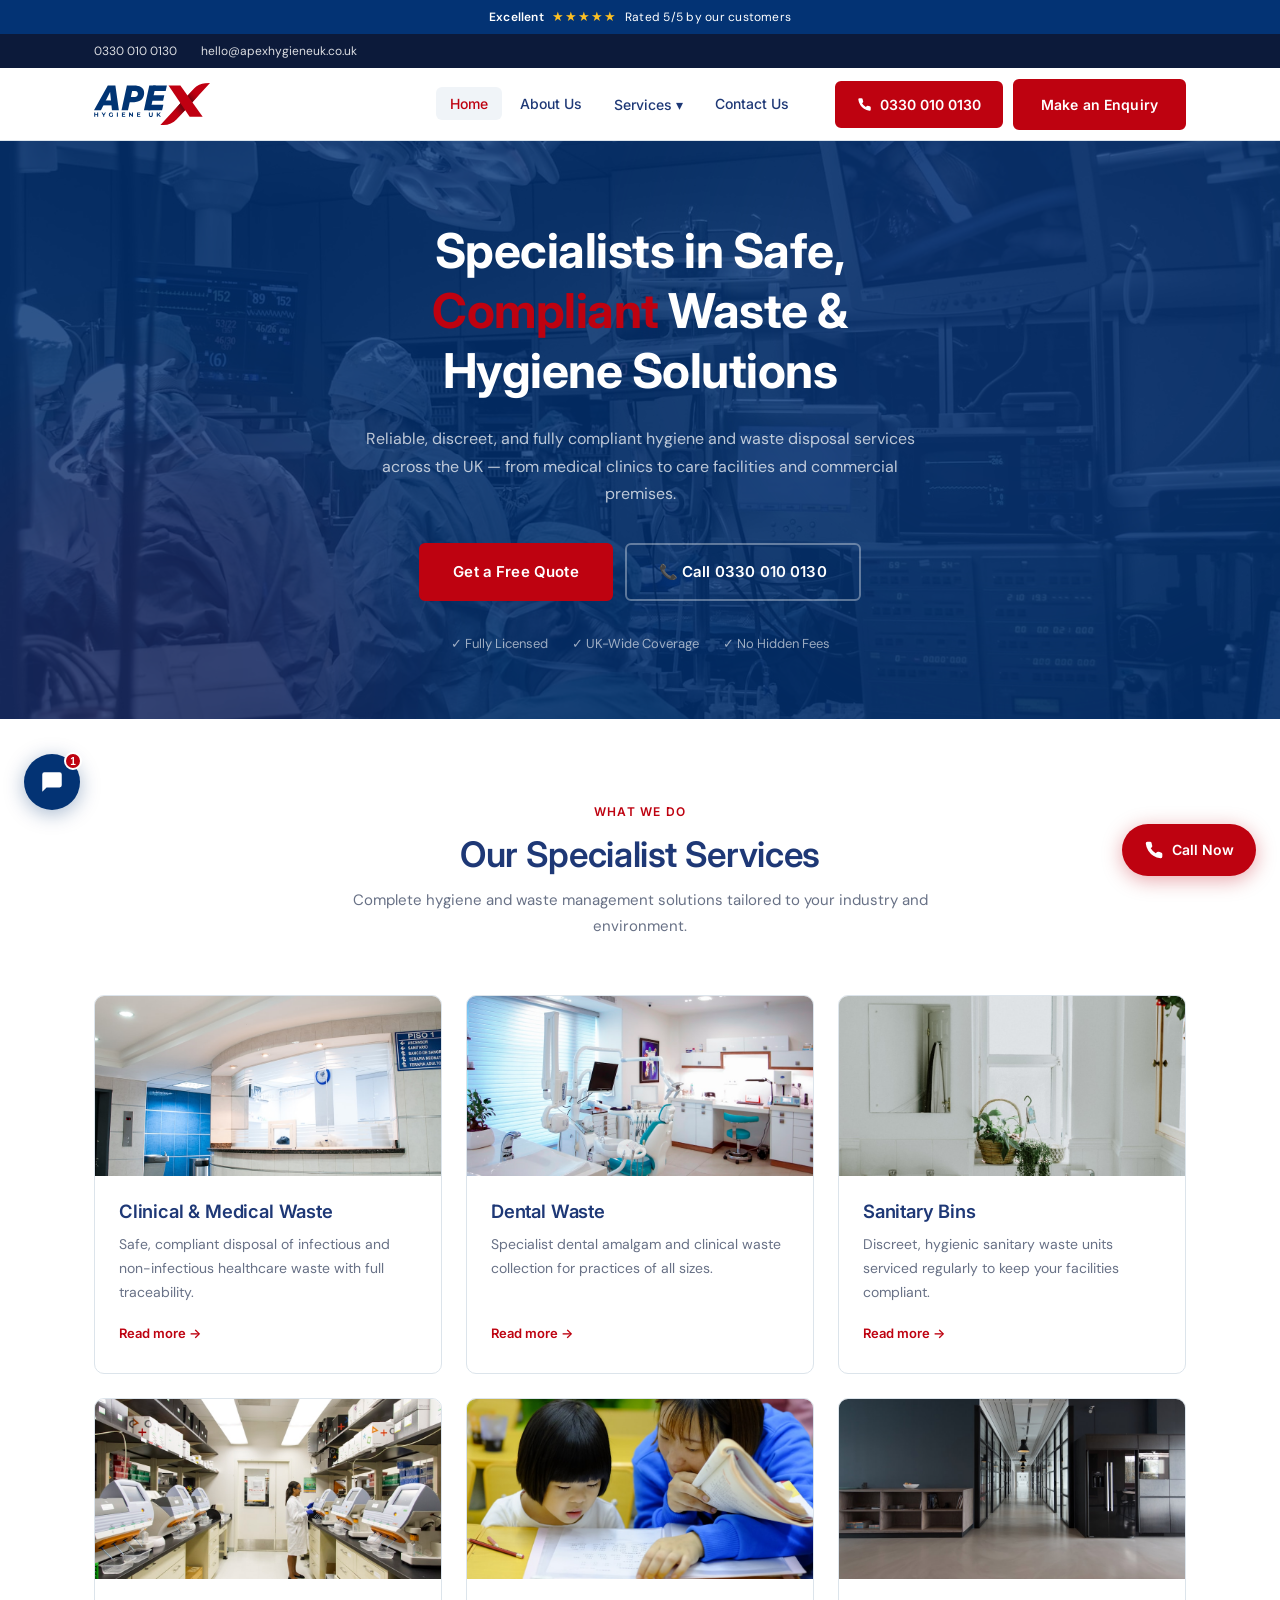
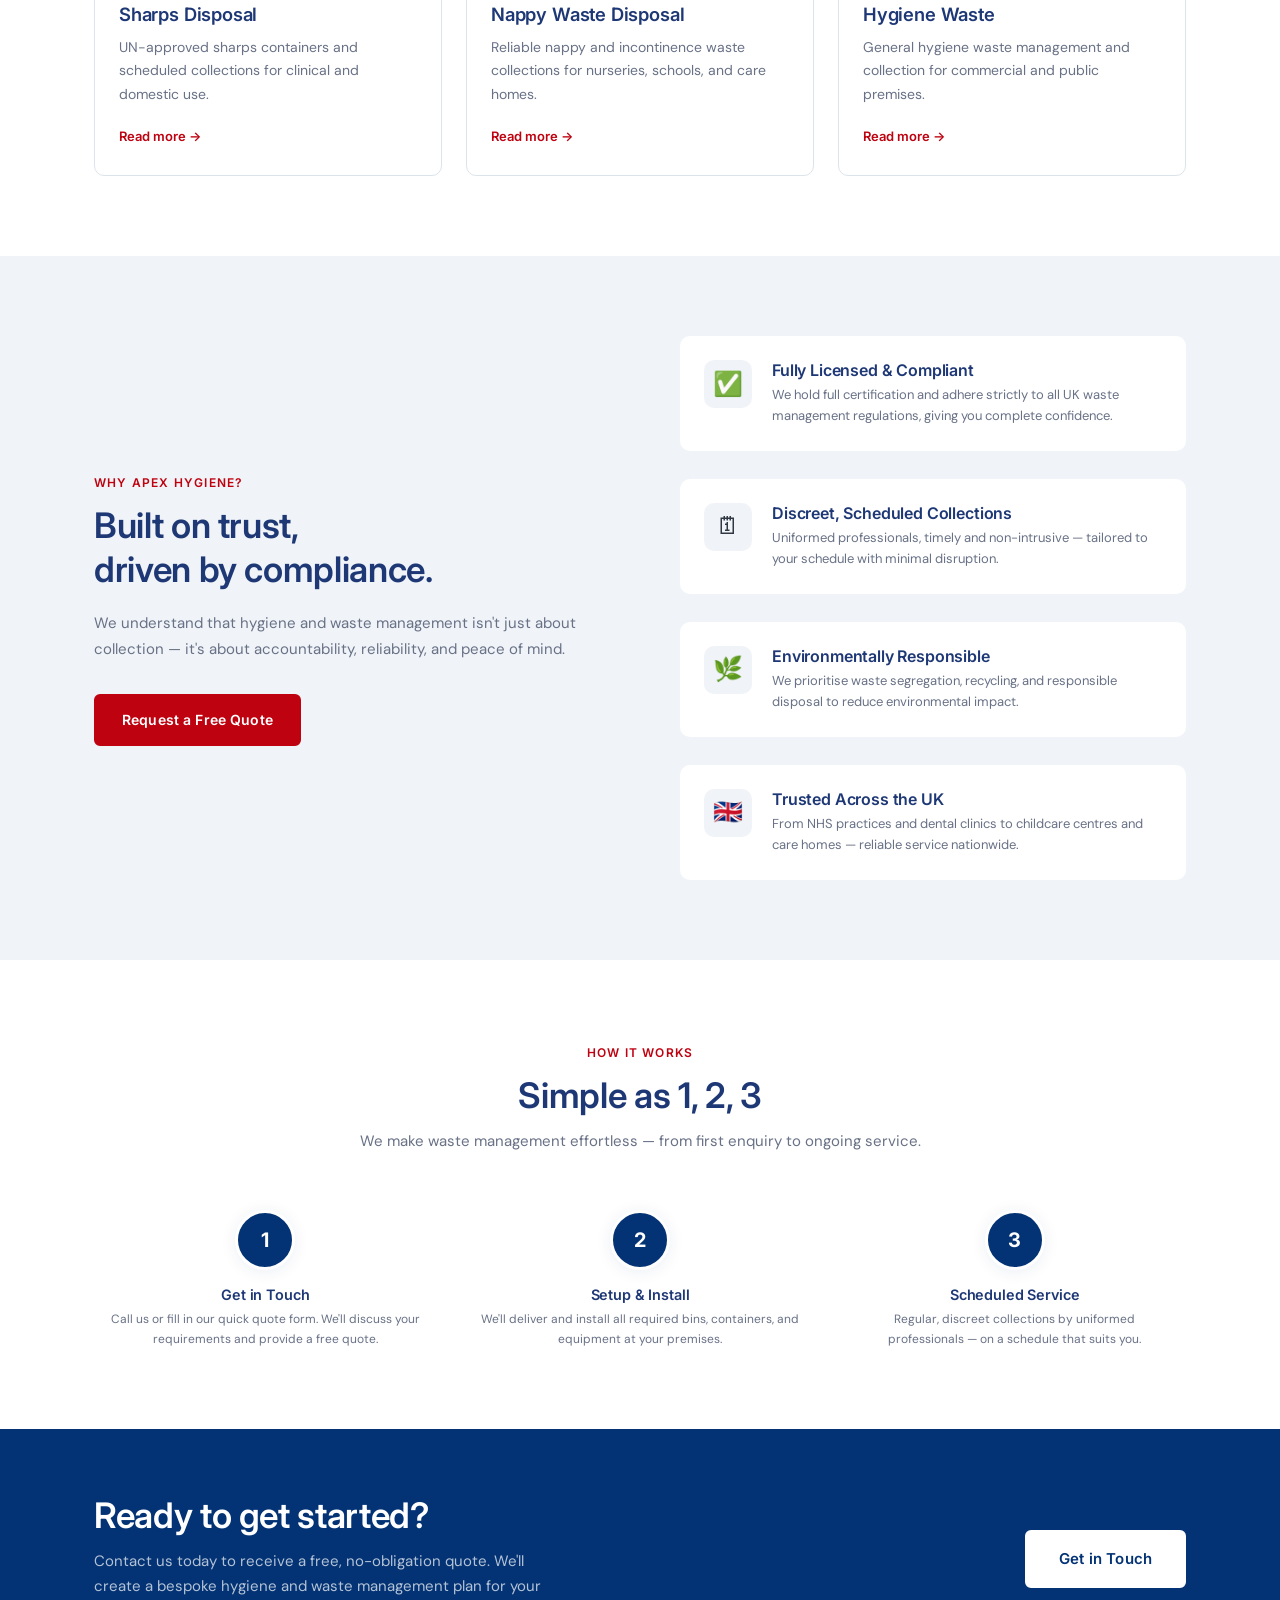
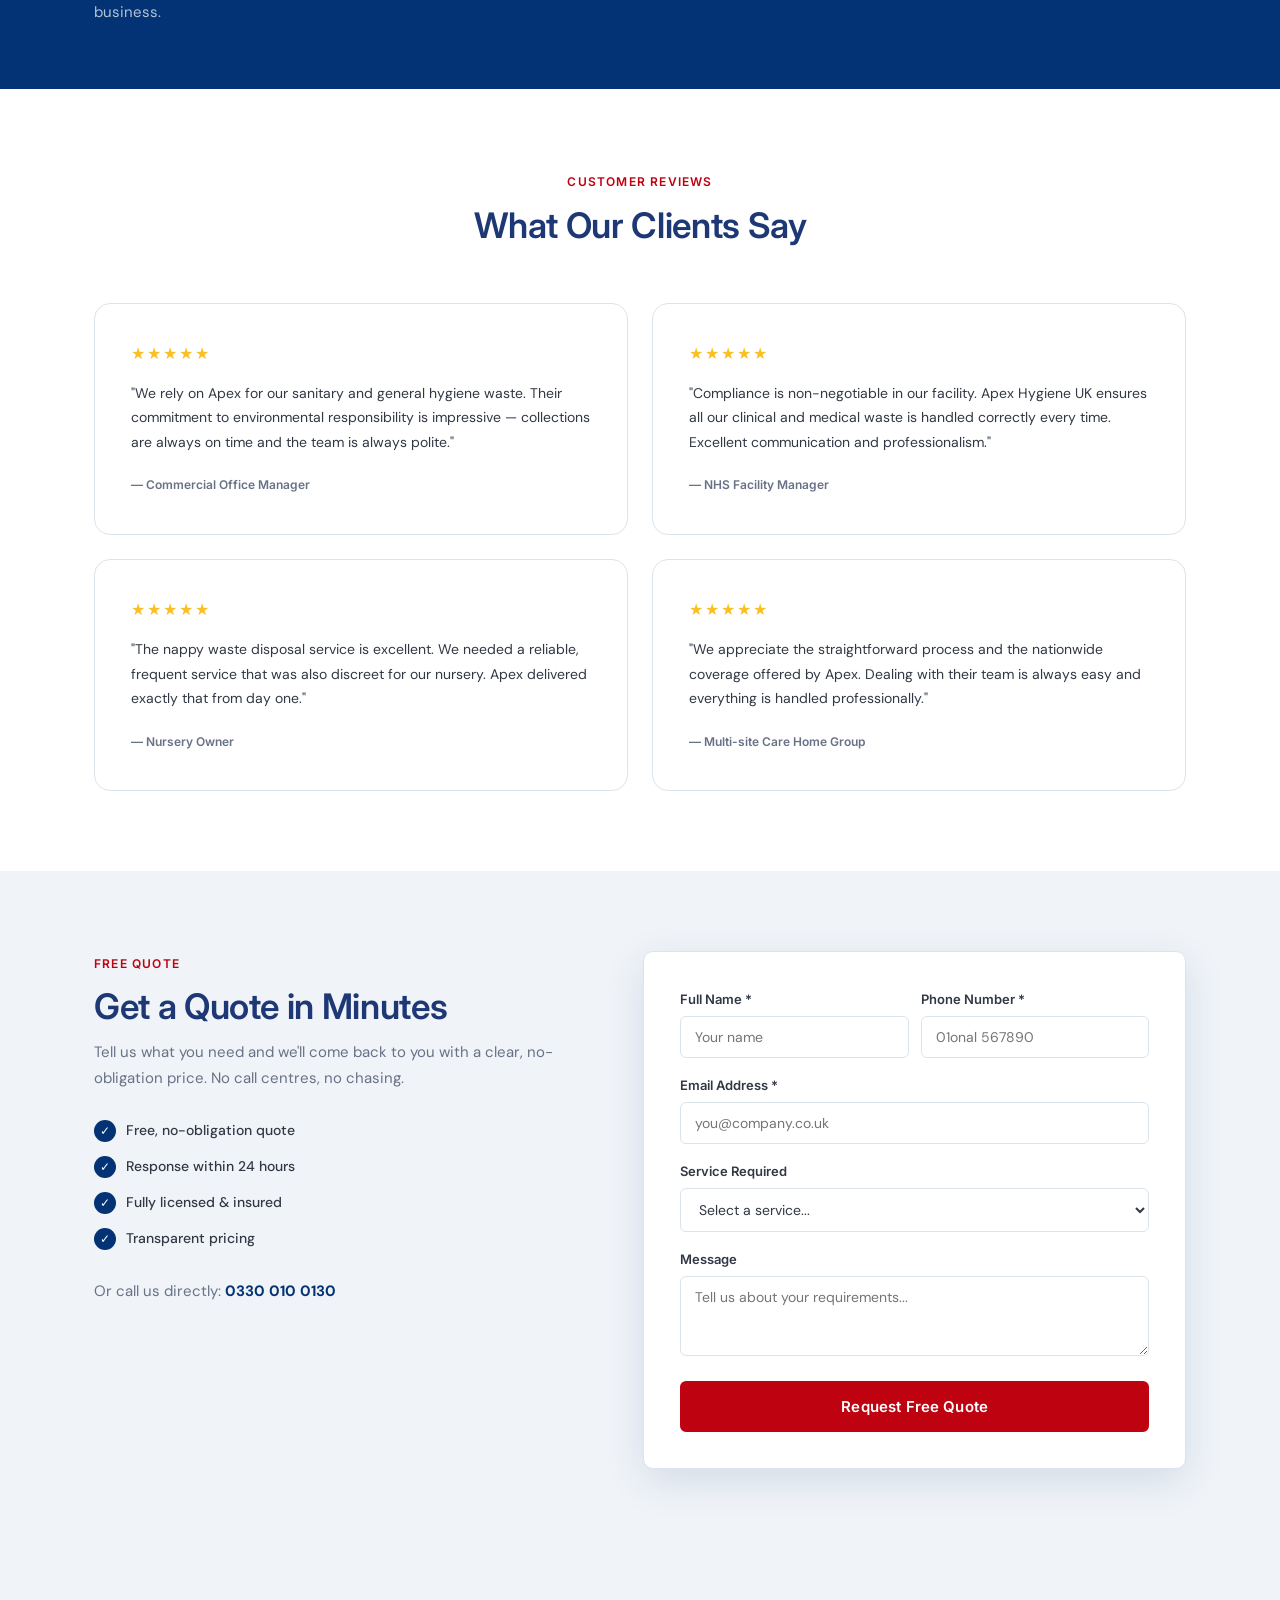
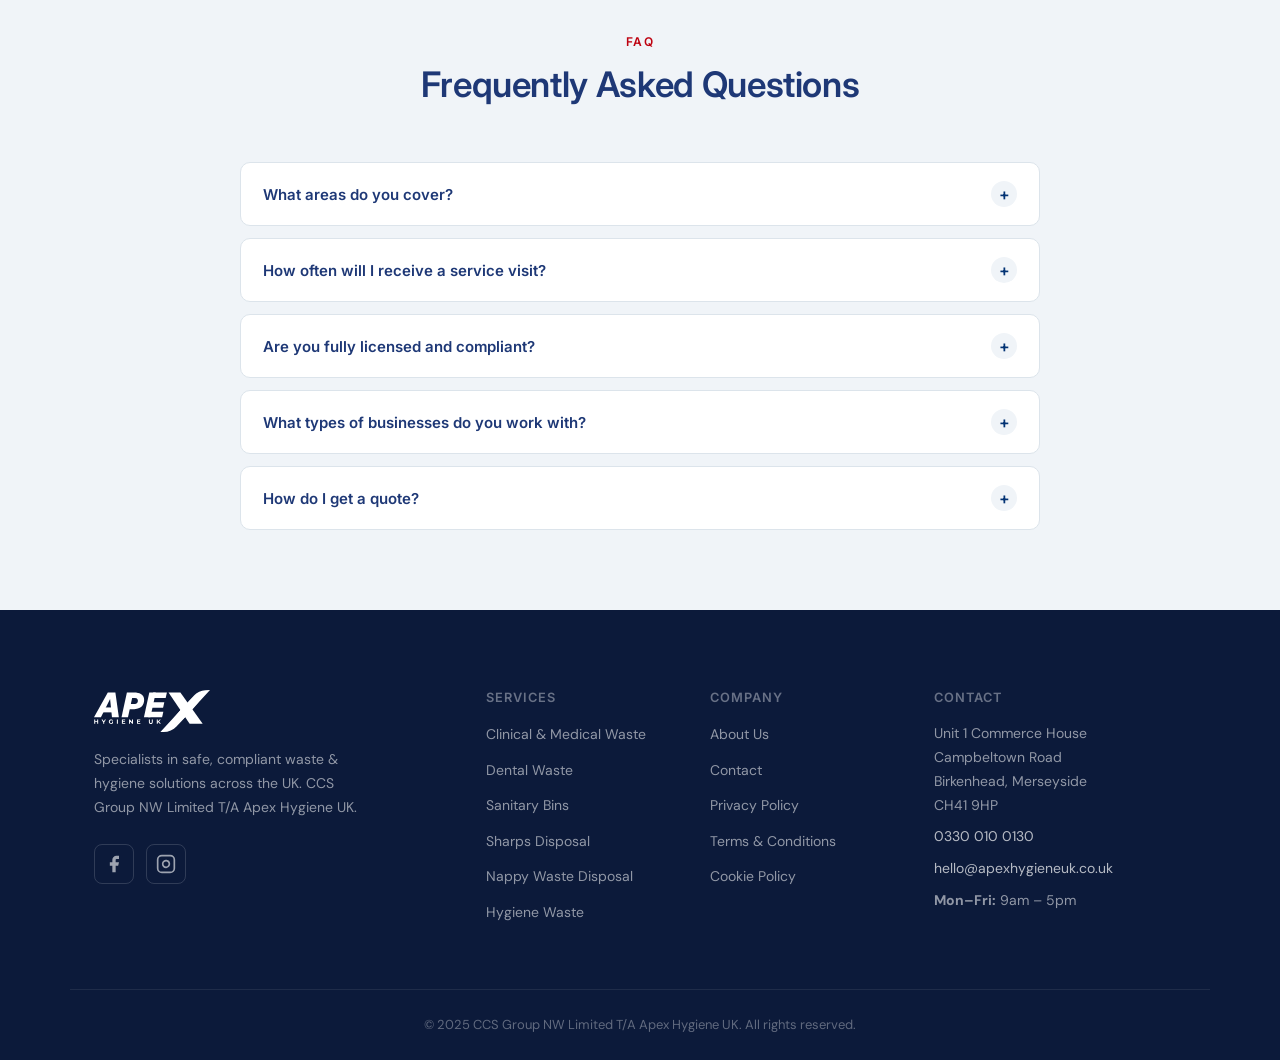
==== commit 5df884e2: "Add FAQ chatbot widget and center hero section - Self-contained chatbot with 20-topic knowledge base" ====
--- a/index.html
+++ b/index.html
@@ -415,5 +415,6 @@
   </a>
 
   <script src="js/main.js"></script>
+  <script src="js/chatbot.js"></script>
 </body>
 </html>
--- a/css/style.css
+++ b/css/style.css
@@ -388,6 +388,7 @@
   display: flex;
   gap: 24px;
   flex-wrap: wrap;
+  justify-content: center;
   font-size: 13px;
   color: rgba(255,255,255,0.6);
   animation: fadeUp 0.6s 0.4s ease both;
@@ -407,7 +408,9 @@
   position: relative;
   z-index: 2;
   padding: 80px 24px 64px;
-  max-width: 640px;
+  max-width: 700px;
+  margin: 0 auto;
+  text-align: center;
 }
 /* badge removed for cleaner hero */
 .hero__title {
@@ -423,8 +426,8 @@
 .hero__sub {
   font-size: 16px;
   color: rgba(255,255,255,0.72);
-  max-width: 520px;
-  margin-bottom: 36px;
+  max-width: 560px;
+  margin: 0 auto 36px;
   line-height: 1.7;
   animation: fadeUp 0.6s 0.2s ease both;
 }
@@ -432,6 +435,7 @@
   display: flex;
   gap: 12px;
   flex-wrap: wrap;
+  justify-content: center;
   margin-bottom: 32px;
   animation: fadeUp 0.6s 0.3s ease both;
 }
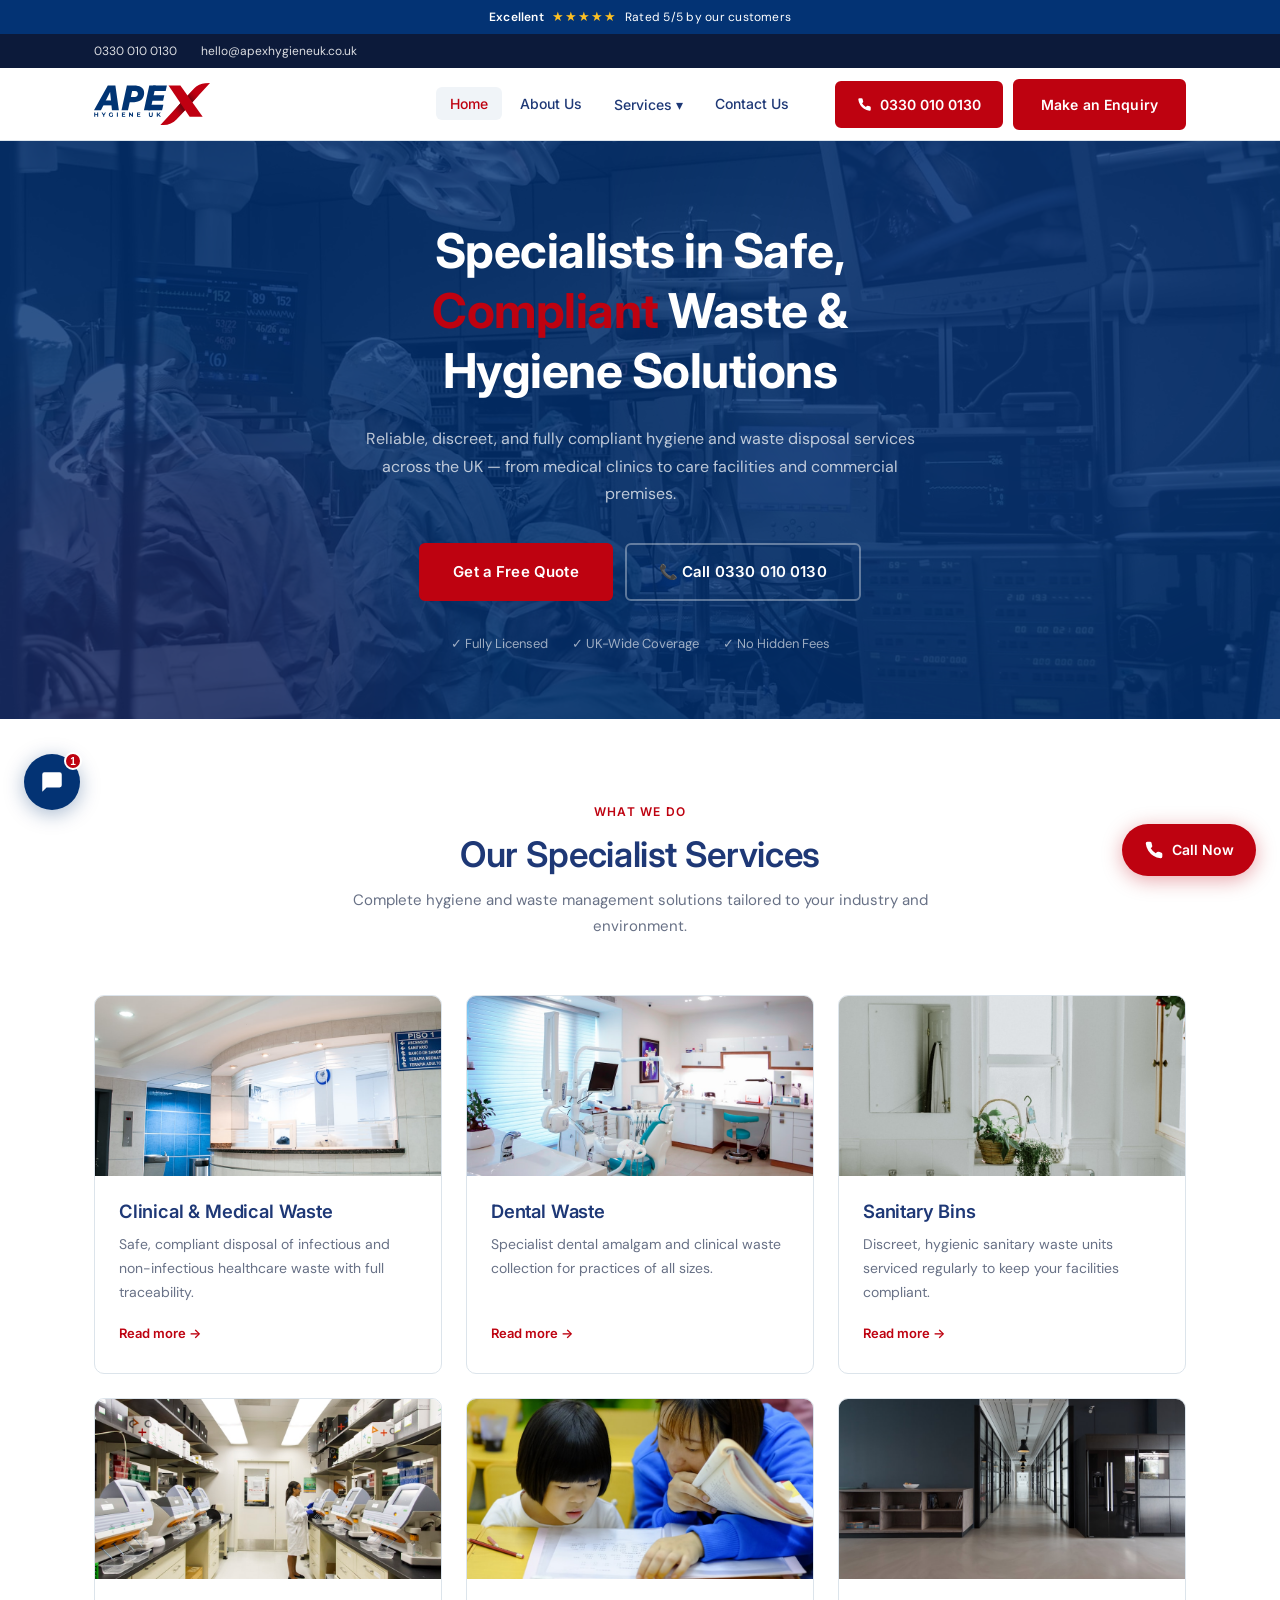
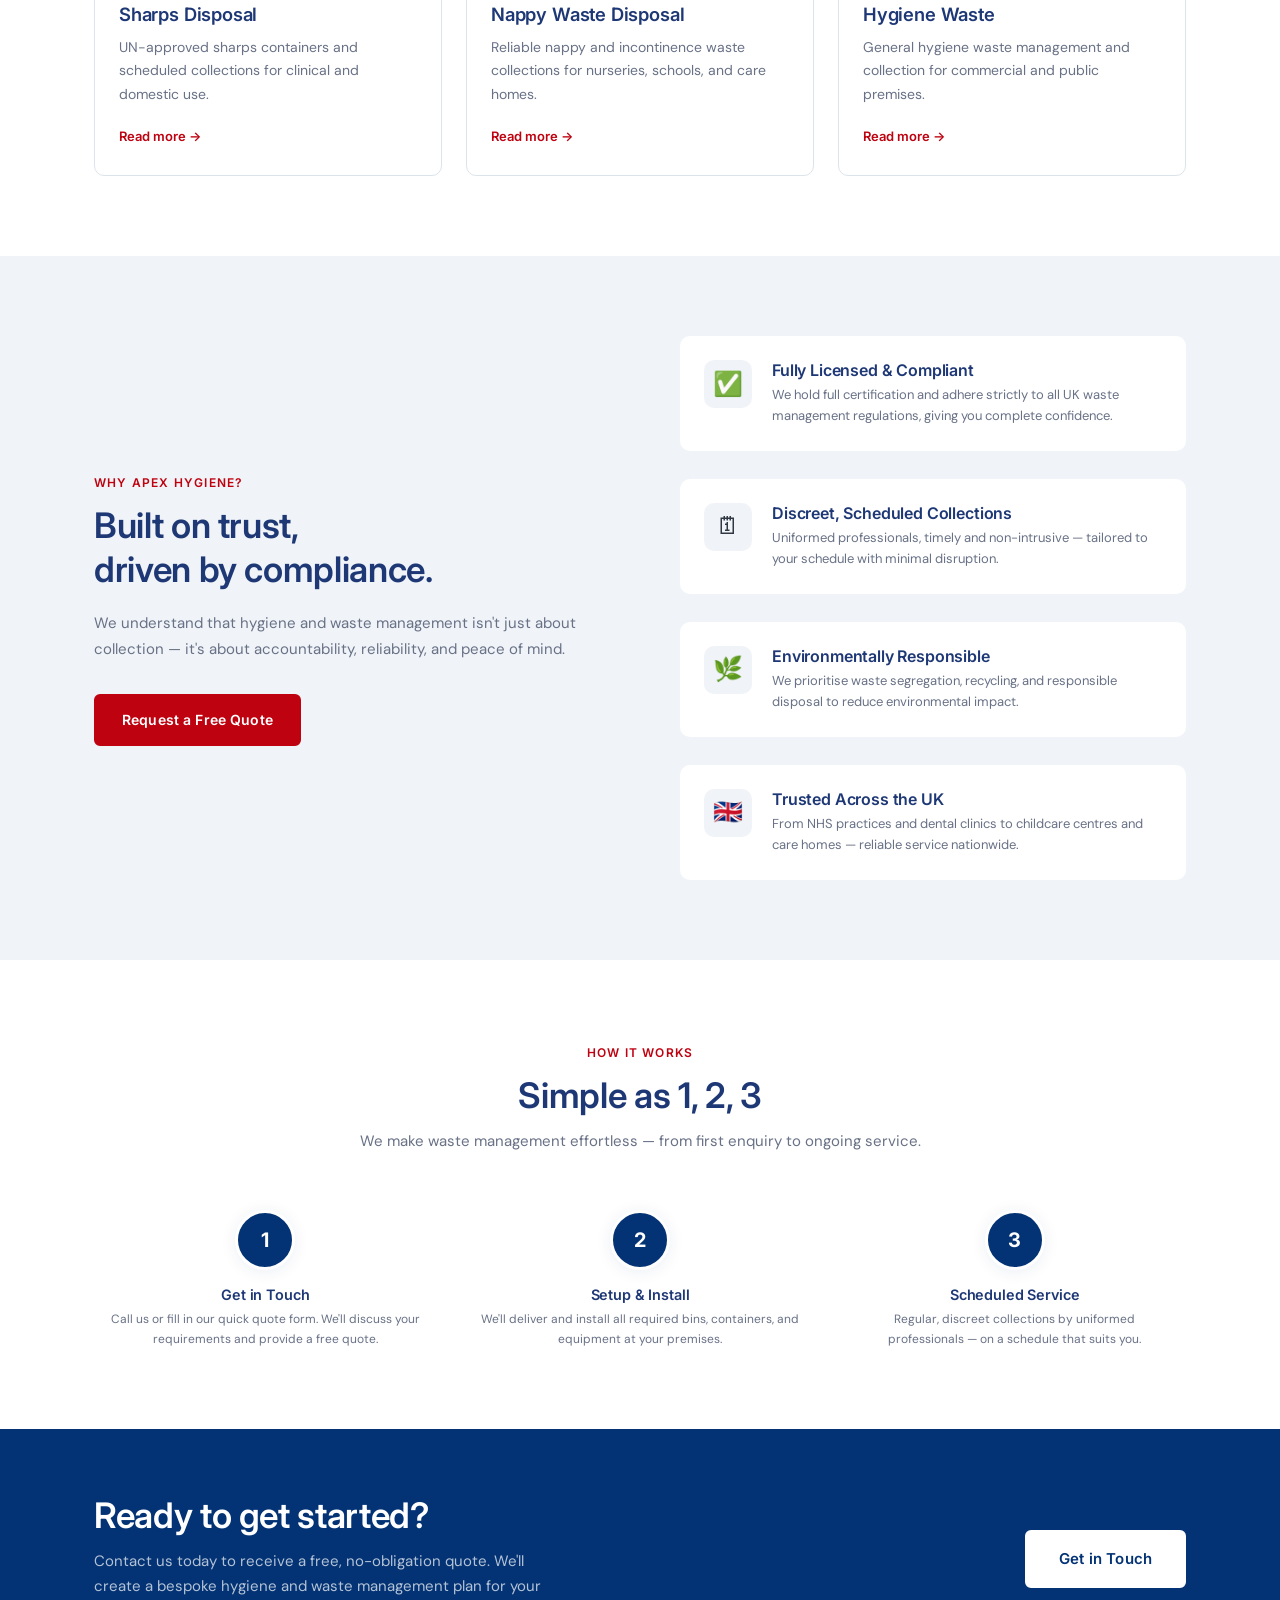
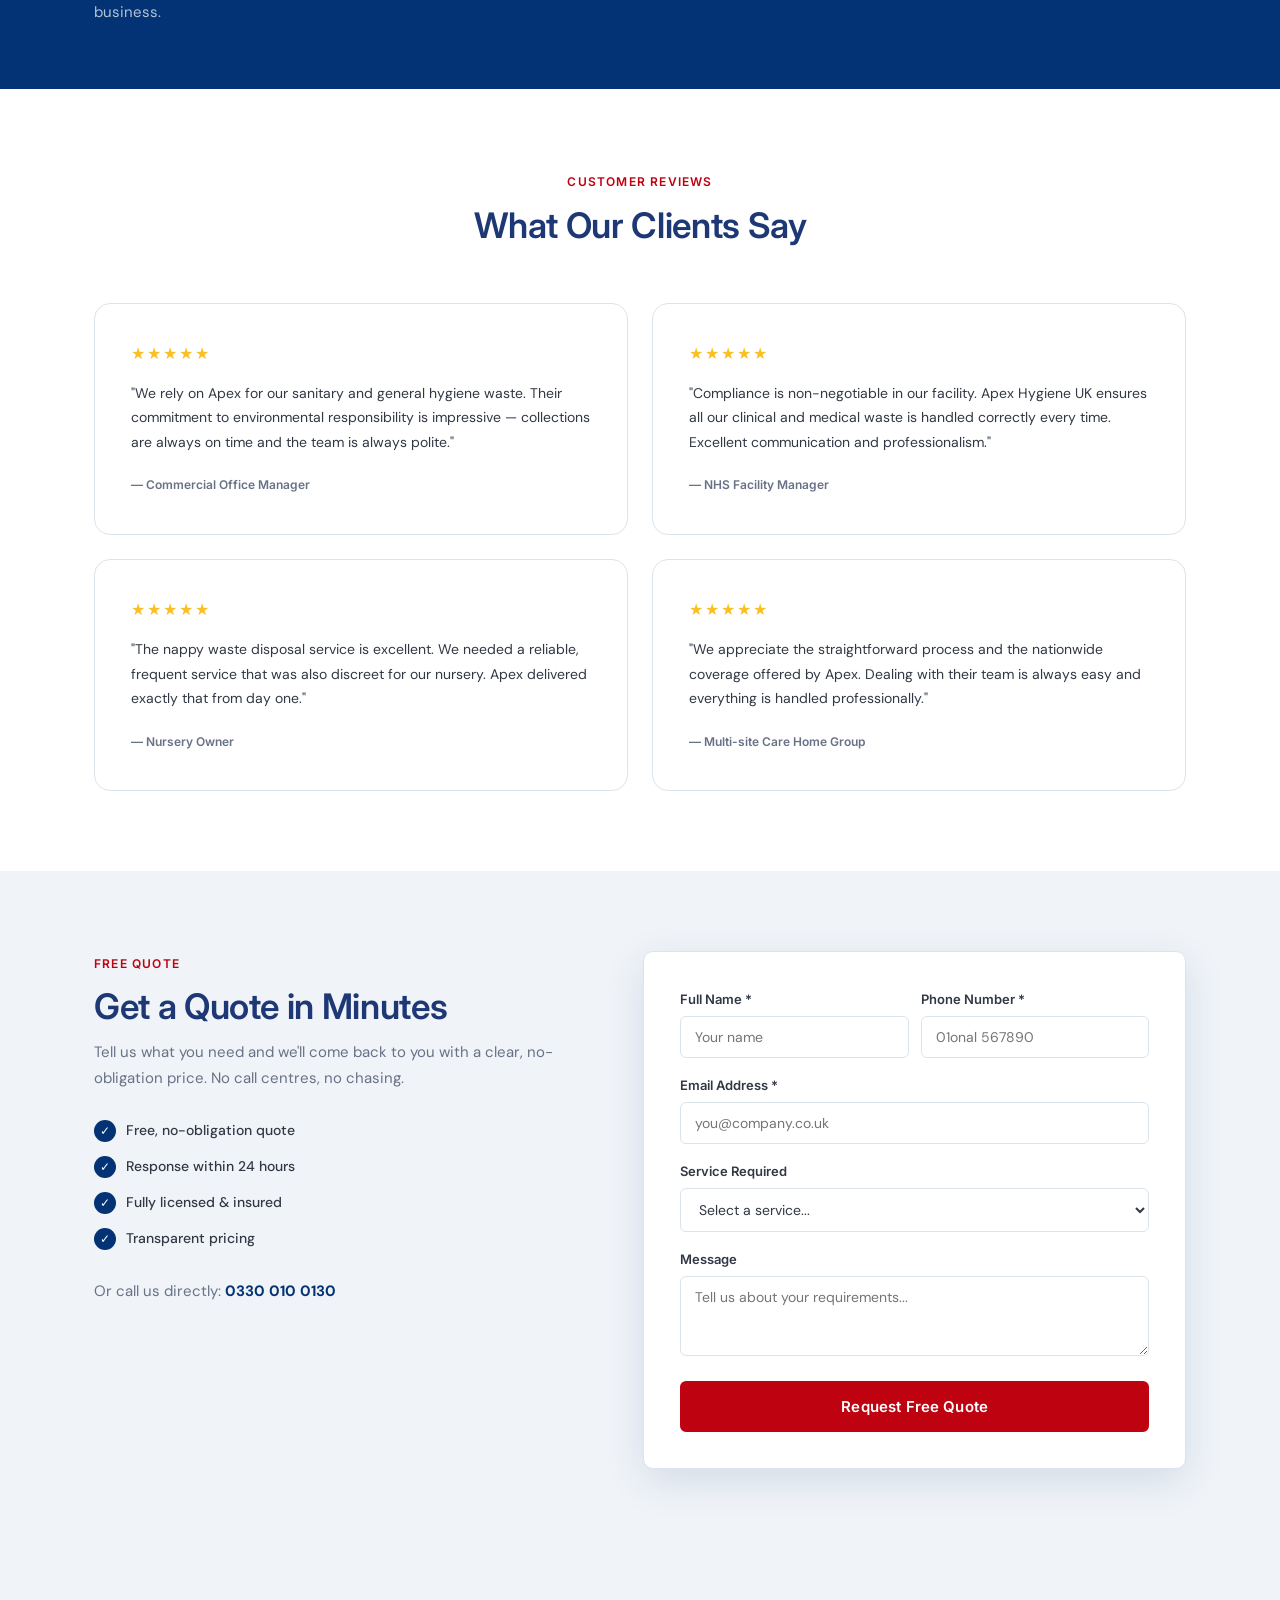
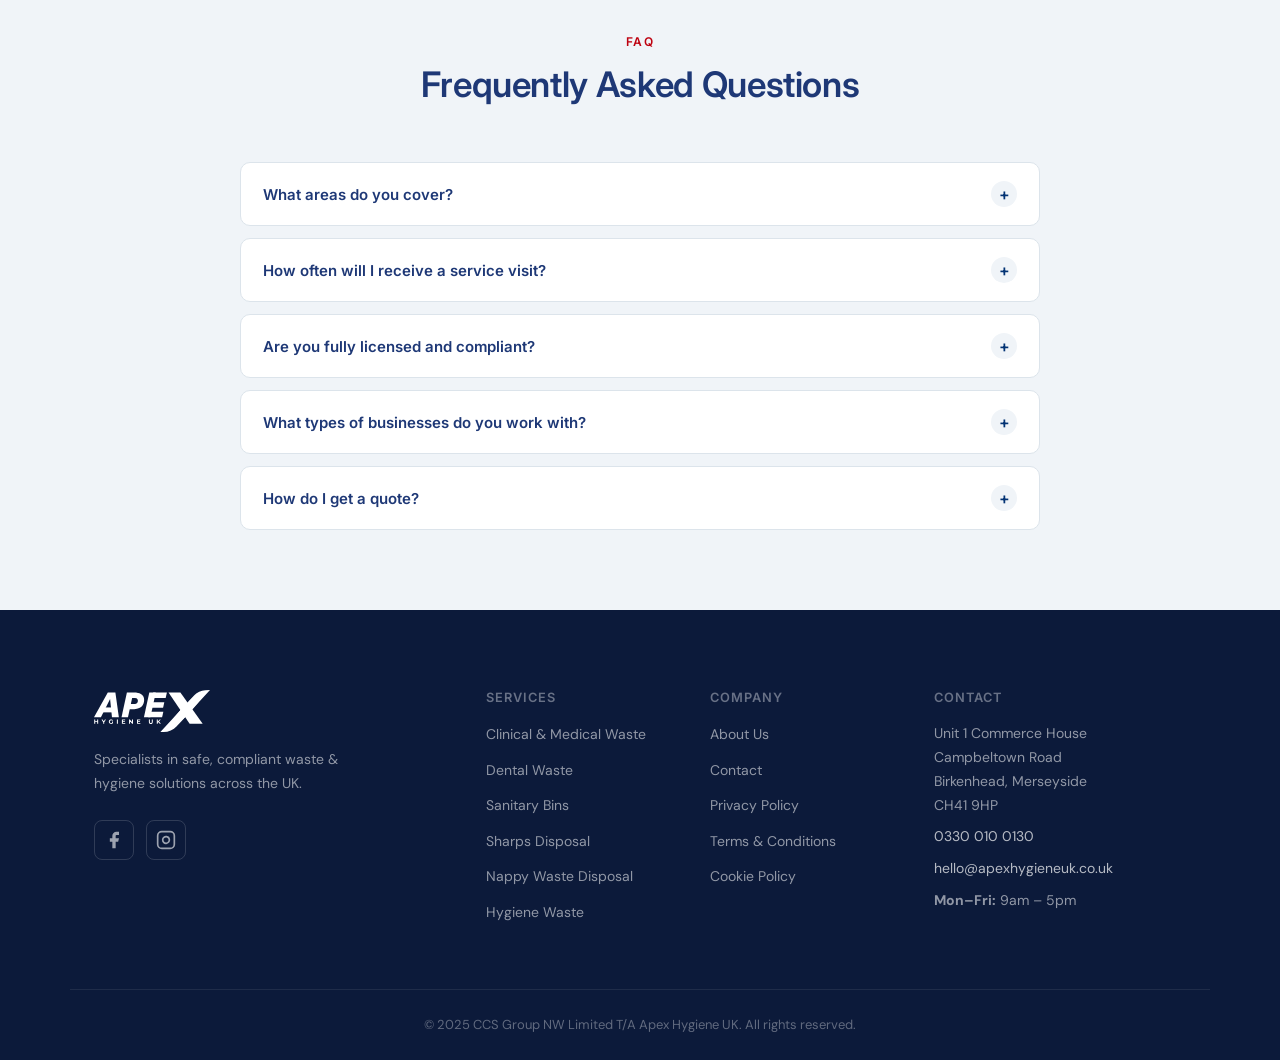
==== commit 7c68fff4: "Remove duplicate company name from footer brand text Co-Authored-By: Claude Opus 4.6 <noreply@anthro" ====
--- a/index.html
+++ b/index.html
@@ -360,7 +360,7 @@
         <a href="index.html" class="logo logo--light">
           <img src="img/apex-logo.svg" alt="Apex Hygiene UK" class="logo__img">
         </a>
-        <p>Specialists in safe, compliant waste &amp; hygiene solutions across the UK. CCS Group NW Limited T/A Apex Hygiene UK.</p>
+        <p>Specialists in safe, compliant waste &amp; hygiene solutions across the UK.</p>
         <div class="footer__social">
           <a href="https://facebook.com/" target="_blank" rel="noopener" aria-label="Facebook">
             <svg width="20" height="20" viewBox="0 0 24 24" fill="currentColor"><path d="M18 2h-3a5 5 0 00-5 5v3H7v4h3v8h4v-8h3l1-4h-4V7a1 1 0 011-1h3z"/></svg>
--- a/css/style.css
+++ b/css/style.css
@@ -1302,7 +1302,14 @@
   .hero__ctas .btn--ghost-light { display: none; } /* floating call bar handles this on mobile */
   .hero__trust { gap: 12px; font-size: 12px; }
 
-  /* Quote form mobile */
+  /* Why Us — center on mobile */
+  .why-us__text { text-align: center; }
+  .why-us__text .btn { margin: 0 auto; }
+  .feature { flex-direction: column; align-items: center; text-align: center; }
+
+  /* Quote section — center on mobile */
+  .quote-section__info { text-align: center; }
+  .quote-benefits { align-items: center; }
   .quote-section__inner { grid-template-columns: 1fr; gap: 32px; }
   .quote-form { padding: 24px 20px; }
   .quote-form .form-row { grid-template-columns: 1fr; }
